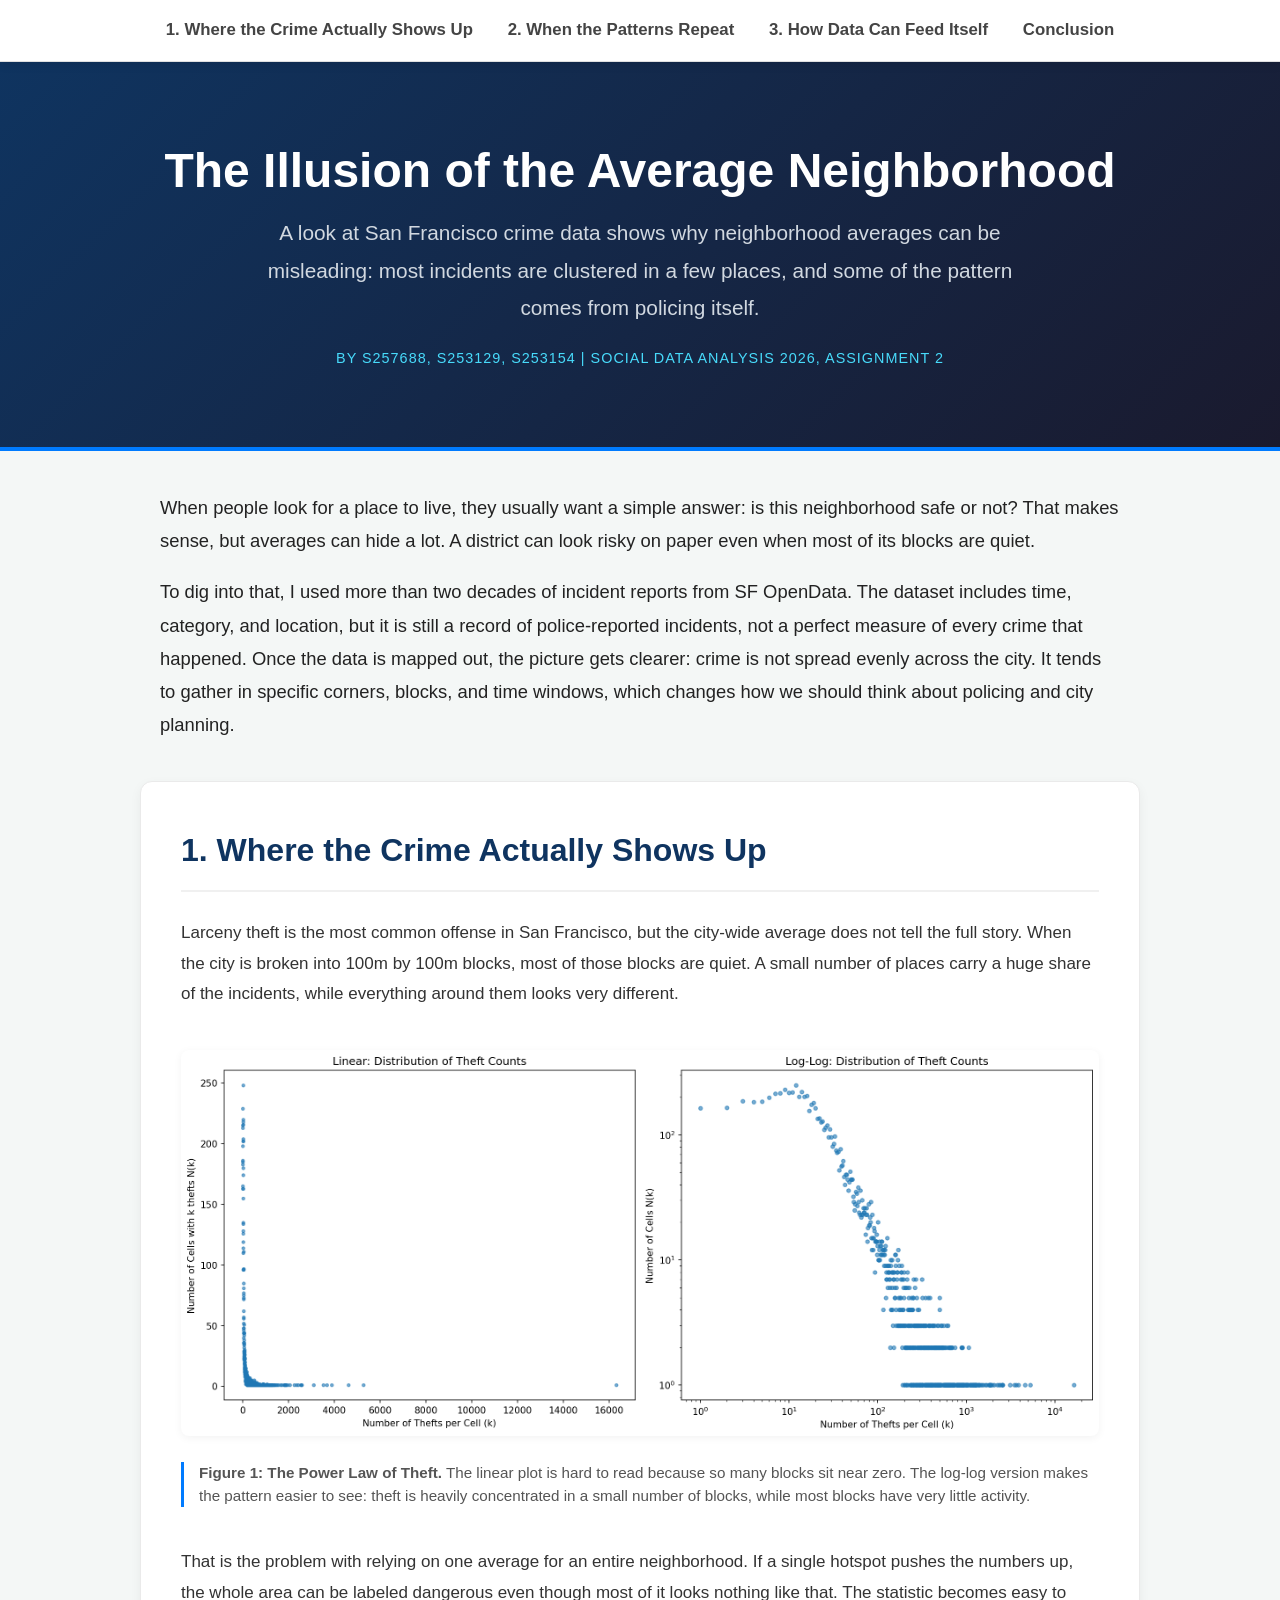
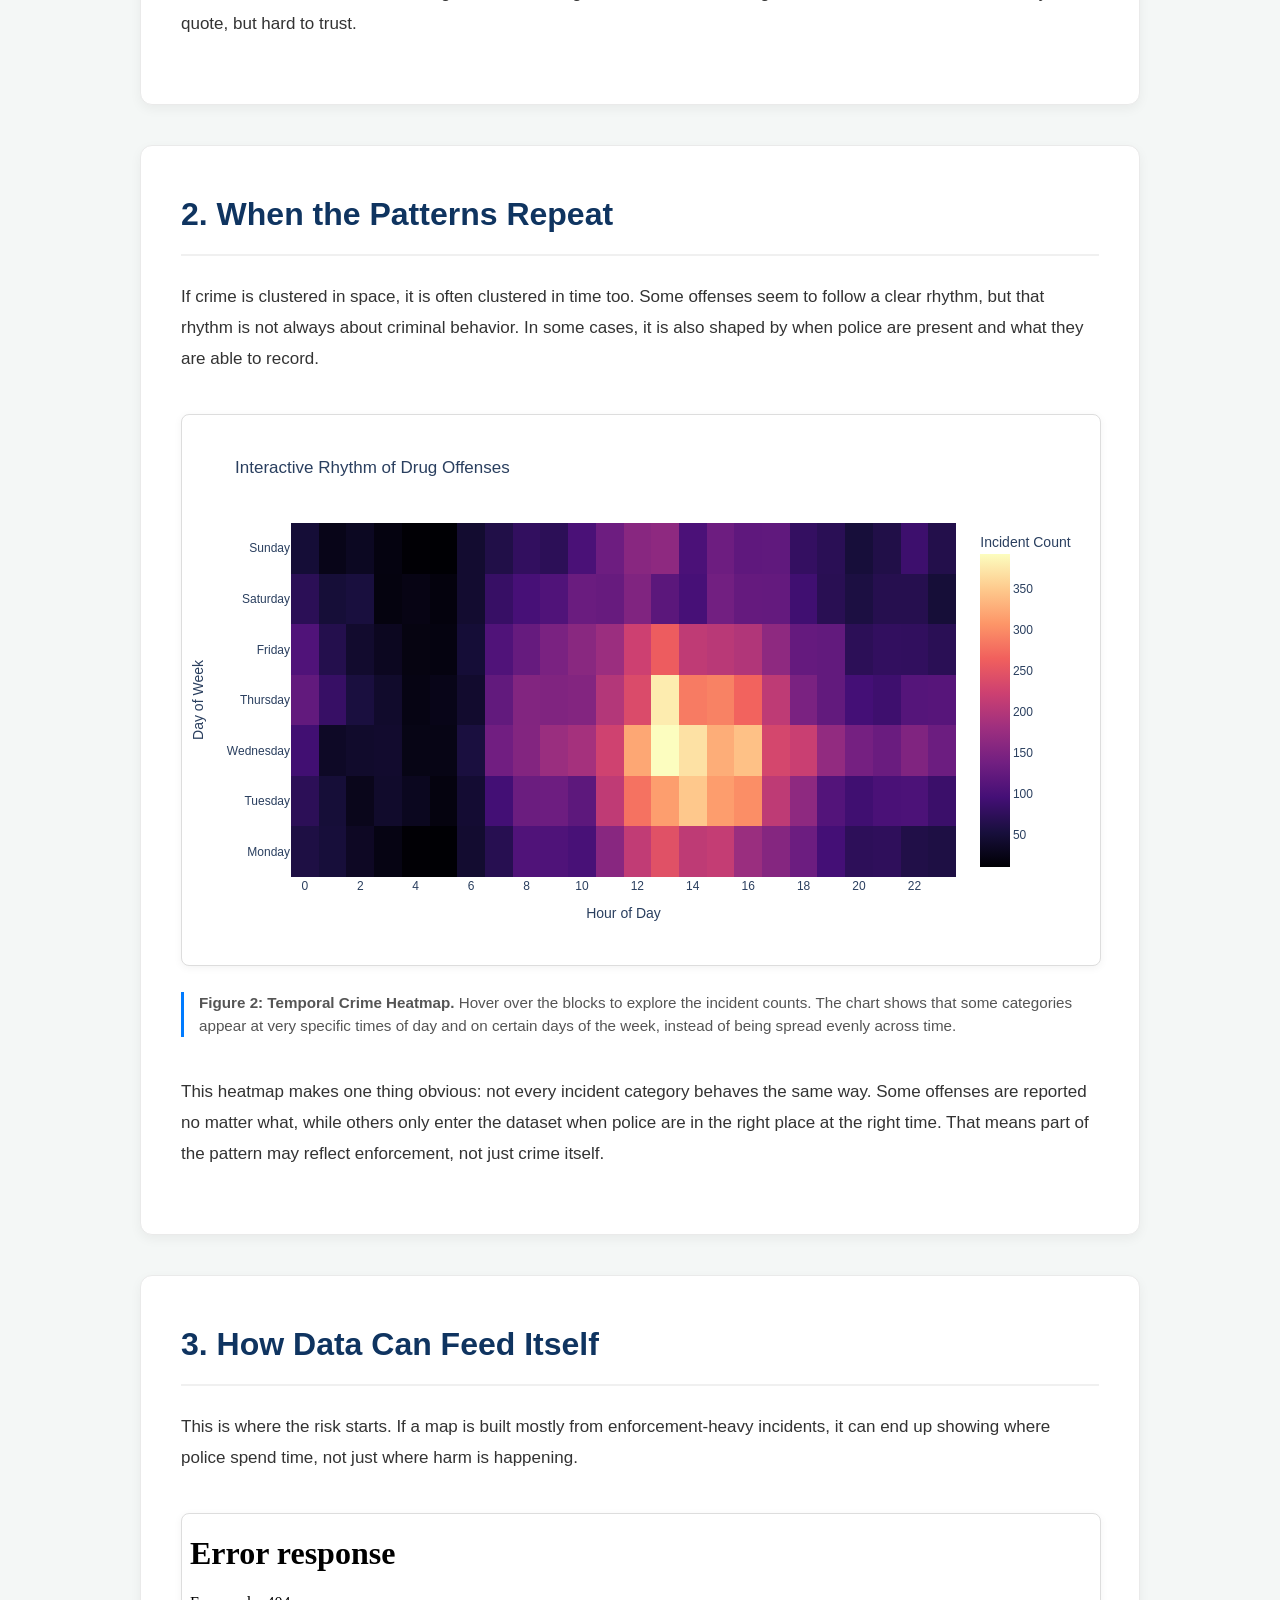
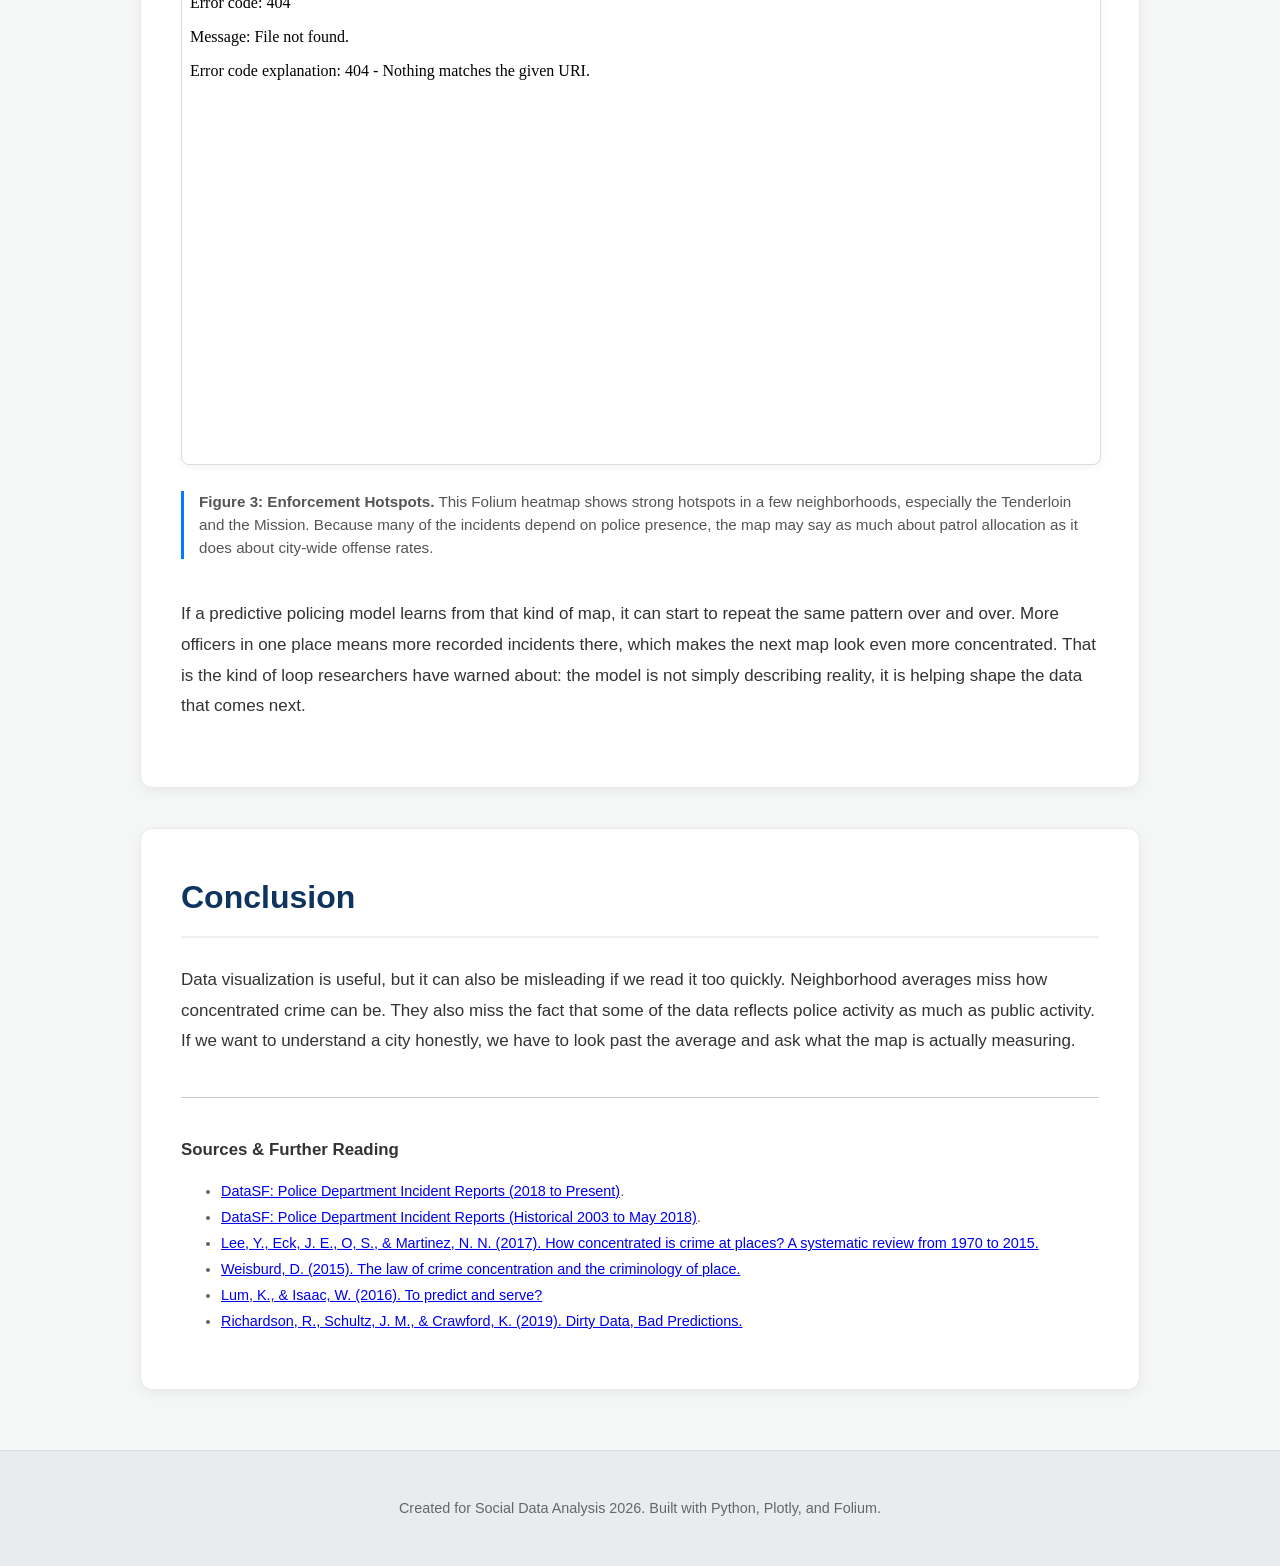
==== index.html @ 035cf1a9 "Split HTML and CSS, and update the project text" ====
<!DOCTYPE html>
<html lang="en">
<head>
    <meta charset="UTF-8">
    <meta name="viewport" content="width=device-width, initial-scale=1.0">
    <title>The Illusion of the Average Neighborhood</title>
    <link rel="stylesheet" href="style.css">
</head>
<body>

    <nav>
        <a href="#power-law">1. Where the Crime Actually Shows Up</a>
        <a href="#rhythms">2. When the Patterns Repeat</a>
        <a href="#feedback">3. How Data Can Feed Itself</a>
        <a href="#conclusion">Conclusion</a>
    </nav>

    <header>
        <h1>The Illusion of the Average Neighborhood</h1>
        <p class="subtitle">A look at San Francisco crime data shows why neighborhood averages can be misleading: most incidents are clustered in a few places, and some of the pattern comes from policing itself.</p>
        <p class="byline">By s257688, s253129, s253154 | Social Data Analysis 2026, Assignment 2</p>
    </header>





    <main>
        <div class="intro-text">
            <p>When people look for a place to live, they usually want a simple answer: is this neighborhood safe or not? That makes sense, but averages can hide a lot. A district can look risky on paper even when most of its blocks are quiet.</p>
            <p>To dig into that, I used more than two decades of incident reports from SF OpenData. The dataset includes time, category, and location, but it is still a record of police-reported incidents, not a perfect measure of every crime that happened. Once the data is mapped out, the picture gets clearer: crime is not spread evenly across the city. It tends to gather in specific corners, blocks, and time windows, which changes how we should think about policing and city planning.</p>
        </div>

        <div id="power-law" class="viz-section">
            <h2>1. Where the Crime Actually Shows Up</h2>
            <p>Larceny theft is the most common offense in San Francisco, but the city-wide average does not tell the full story. When the city is broken into 100m by 100m blocks, most of those blocks are quiet. A small number of places carry a huge share of the incidents, while everything around them looks very different.</p>
            
            <figure>
                <img src="images/power_law_plot.png" alt="Log-log plot showing power law distribution of theft">
                <figcaption><strong>Figure 1: The Power Law of Theft.</strong> The linear plot is hard to read because so many blocks sit near zero. The log-log version makes the pattern easier to see: theft is heavily concentrated in a small number of blocks, while most blocks have very little activity.</figcaption>
            </figure>

            <p>That is the problem with relying on one average for an entire neighborhood. If a single hotspot pushes the numbers up, the whole area can be labeled dangerous even though most of it looks nothing like that. The statistic becomes easy to quote, but hard to trust.</p>
        </div>

        <div id="rhythms" class="viz-section">
            <h2>2. When the Patterns Repeat</h2>
            <p>If crime is clustered in space, it is often clustered in time too. Some offenses seem to follow a clear rhythm, but that rhythm is not always about criminal behavior. In some cases, it is also shaped by when police are present and what they are able to record.</p>

            <figure>
                <iframe src="visualizations/interactive_heatmap.html"></iframe>
                <figcaption><strong>Figure 2: Temporal Crime Heatmap.</strong> Hover over the blocks to explore the incident counts. The chart shows that some categories appear at very specific times of day and on certain days of the week, instead of being spread evenly across time.</figcaption>
            </figure>

            <p>This heatmap makes one thing obvious: not every incident category behaves the same way. Some offenses are reported no matter what, while others only enter the dataset when police are in the right place at the right time. That means part of the pattern may reflect enforcement, not just crime itself.</p>
        </div>

        <div id="feedback" class="viz-section">
            <h2>3. How Data Can Feed Itself</h2>
            <p>This is where the risk starts. If a map is built mostly from enforcement-heavy incidents, it can end up showing where police spend time, not just where harm is happening.</p>

            <figure>
                <iframe src="visualizations/sf_crime_heatmap.html"></iframe>
                <figcaption><strong>Figure 3: Enforcement Hotspots.</strong> This Folium heatmap shows strong hotspots in a few neighborhoods, especially the Tenderloin and the Mission. Because many of the incidents depend on police presence, the map may say as much about patrol allocation as it does about city-wide offense rates.</figcaption>
            </figure>

            <p>If a predictive policing model learns from that kind of map, it can start to repeat the same pattern over and over. More officers in one place means more recorded incidents there, which makes the next map look even more concentrated. That is the kind of loop researchers have warned about: the model is not simply describing reality, it is helping shape the data that comes next.</p>
        </div>

        <div id="conclusion" class="viz-section">
            <h2>Conclusion</h2>
            <p>Data visualization is useful, but it can also be misleading if we read it too quickly. Neighborhood averages miss how concentrated crime can be. They also miss the fact that some of the data reflects police activity as much as public activity. If we want to understand a city honestly, we have to look past the average and ask what the map is actually measuring.</p>

            <div class="references">
                <h3>Sources & Further Reading</h3>
                <ul>
                    <li><a href="https://data.sfgov.org/Public-Safety/Police-Department-Incident-Reports-2018-to-Present/wg3w-h783" target="_blank" rel="noopener noreferrer">DataSF: Police Department Incident Reports (2018 to Present)</a>.</li>
                    <li><a href="https://data.sfgov.org/widgets/tmnf-yvry" target="_blank" rel="noopener noreferrer">DataSF: Police Department Incident Reports (Historical 2003 to May 2018)</a>.</li>
                    <li><a href="https://link.springer.com/article/10.1186/s40163-017-0069-x" target="_blank" rel="noopener noreferrer">Lee, Y., Eck, J. E., O, S., & Martinez, N. N. (2017). How concentrated is crime at places? A systematic review from 1970 to 2015.</a></li>
                    <li><a href="https://doi.org/10.1111/1745-9125.12070" target="_blank" rel="noopener noreferrer">Weisburd, D. (2015). The law of crime concentration and the criminology of place.</a></li>
                    <li><a href="https://academic.oup.com/jrssig/article/13/5/14/7029190" target="_blank" rel="noopener noreferrer">Lum, K., & Isaac, W. (2016). To predict and serve?</a></li>
                    <li><a href="https://nyulawreview.org/online-features/dirty-data-bad-predictions-how-civil-rights-violations-impact-police-data-predictive-policing-systems-and-justice/" target="_blank" rel="noopener noreferrer">Richardson, R., Schultz, J. M., & Crawford, K. (2019). Dirty Data, Bad Predictions.</a></li>
                </ul>
            </div>
        </div>
    </main>

    <footer>
        <p>Created for Social Data Analysis 2026. Built with Python, Plotly, and Folium.</p>
    </footer>

    <script>
        document.addEventListener('DOMContentLoaded', function() {
            const sections = document.querySelectorAll('.viz-section');
            
            const observer = new IntersectionObserver((entries) => {
                entries.forEach(entry => {
                    if (entry.isIntersecting) {
                        // Card enters the screen -> Fade in and slide up
                        entry.target.classList.add('active');
                    } else {
                        // FIX: Only remove the 'active' class if the card is pushed off the BOTTOM of the screen.
                        // If it goes off the top, it stays active, preventing the infinite jitter loop!
                        if (entry.boundingClientRect.top > 0) {
                            entry.target.classList.remove('active');
                        }
                    }
                });
            }, {
                threshold: 0.15 
            });

            sections.forEach(section => {
                observer.observe(section);
            });
        });
    </script>
</body>
</html>
---- style.css ----
/* Base Light Theme & Typography */
html {
    scroll-behavior: smooth;
}

body {
    background-color: #f4f7f6;
    color: #333333;
    font-family: 'Segoe UI', Roboto, Helvetica, Arial, sans-serif;
    margin: 0;
    padding: 0;
    line-height: 1.8;
    font-size: 17px;
    overflow-x: hidden;
}

/* Sticky Navigation Bar - Light Version */
nav {
    position: sticky;
    top: 0;
    background-color: #ffffff;
    padding: 15px 20px;
    text-align: center;
    z-index: 1000;
    box-shadow: 0 2px 10px rgba(0,0,0,0.1);
    border-bottom: 1px solid #e0e0e0;
}

nav a {
    color: #444444;
    text-decoration: none;
    margin: 0 15px;
    font-size: 1.05rem;
    font-weight: bold;
    transition: color 0.3s ease;
}

nav a:hover {
    color: #007bff;
}

/* Header Section - Kept dark for visual impact */
header {
    background: linear-gradient(135deg, #0f3460 0%, #1a1a2e 100%);
    padding: 80px 20px 60px 20px;
    text-align: center;
    border-bottom: 4px solid #007bff;
}

h1 {
    color: #ffffff;
    font-size: 3rem;
    margin: 0 0 15px 0;
    line-height: 1.2;
}

.subtitle {
    font-size: 1.3rem;
    color: #d1d8e0;
    max-width: 800px;
    margin: 0 auto 20px auto;
    font-weight: 300;
}

.byline {
    font-size: 0.9rem;
    color: #48dbfb;
    text-transform: uppercase;
    letter-spacing: 1px;
}

/* Main Content Grid */
main {
    max-width: 1000px;
    margin: 40px auto;
    padding: 0 20px;
}

.intro-text {
    font-size: 1.15rem;
    margin-bottom: 40px;
    padding: 0 20px;
    color: #222222;
}

/* The Card Base - Light Theme */
.viz-section {
    background-color: #ffffff;
    border-radius: 12px;
    padding: 40px;
    margin-bottom: 40px;
    box-shadow: 0 4px 12px rgba(0,0,0,0.05);
    border: 1px solid #eaeaea;
    opacity: 0;
    transform: translateY(60px);
    transition: opacity 0.8s ease-out, transform 0.8s ease-out;
    scroll-margin-top: 80px;
}

.viz-section.active {
    opacity: 1;
    transform: translateY(0);
}

.viz-section:hover {
    box-shadow: 0 12px 24px rgba(0,0,0,0.12);
}

h2 {
    color: #0f3460;
    margin-top: 0;
    border-bottom: 2px solid #f0f0f0;
    padding-bottom: 10px;
    font-size: 2rem;
}

.viz-section p {
    margin-bottom: 25px;
}

/* Figure and Embedded Media Styling */
figure {
    margin: 40px 0;
    padding: 0;
    text-align: center;
}

iframe {
    width: 100%;
    height: 550px;
    border: 1px solid #ddd;
    border-radius: 8px;
    background-color: #ffffff;
    box-shadow: 0 2px 8px rgba(0,0,0,0.05);
}

img {
    max-width: 100%;
    height: auto;
    border-radius: 8px;
    box-shadow: 0 2px 8px rgba(0,0,0,0.05);
    background-color: #ffffff;
}

figcaption {
    font-size: 0.95rem;
    color: #555555;
    margin-top: 15px;
    padding-left: 15px;
    border-left: 3px solid #007bff;
    line-height: 1.5;
    text-align: left;
}

/* References Section */
.references {
    margin-top: 40px;
    padding-top: 20px;
    border-top: 1px solid #ccc;
    font-size: 0.9rem;
    color: #666;
}

.references h3 {
    color: #333;
    margin-bottom: 10px;
}

/* Footer */
footer {
    text-align: center;
    padding: 30px 20px;
    color: #666;
    font-size: 0.9rem;
    background-color: #e9ecef;
    border-top: 1px solid #ddd;
    margin-top: 60px;
}

/* Mobile Responsiveness */
@media (max-width: 768px) {
    h1 {
        font-size: 2.2rem;
    }

    .viz-section {
        padding: 25px;
    }

    iframe {
        height: 400px;
    }

    nav a {
        display: inline-block;
        margin: 5px 10px;
        font-size: 0.95rem;
    }
}
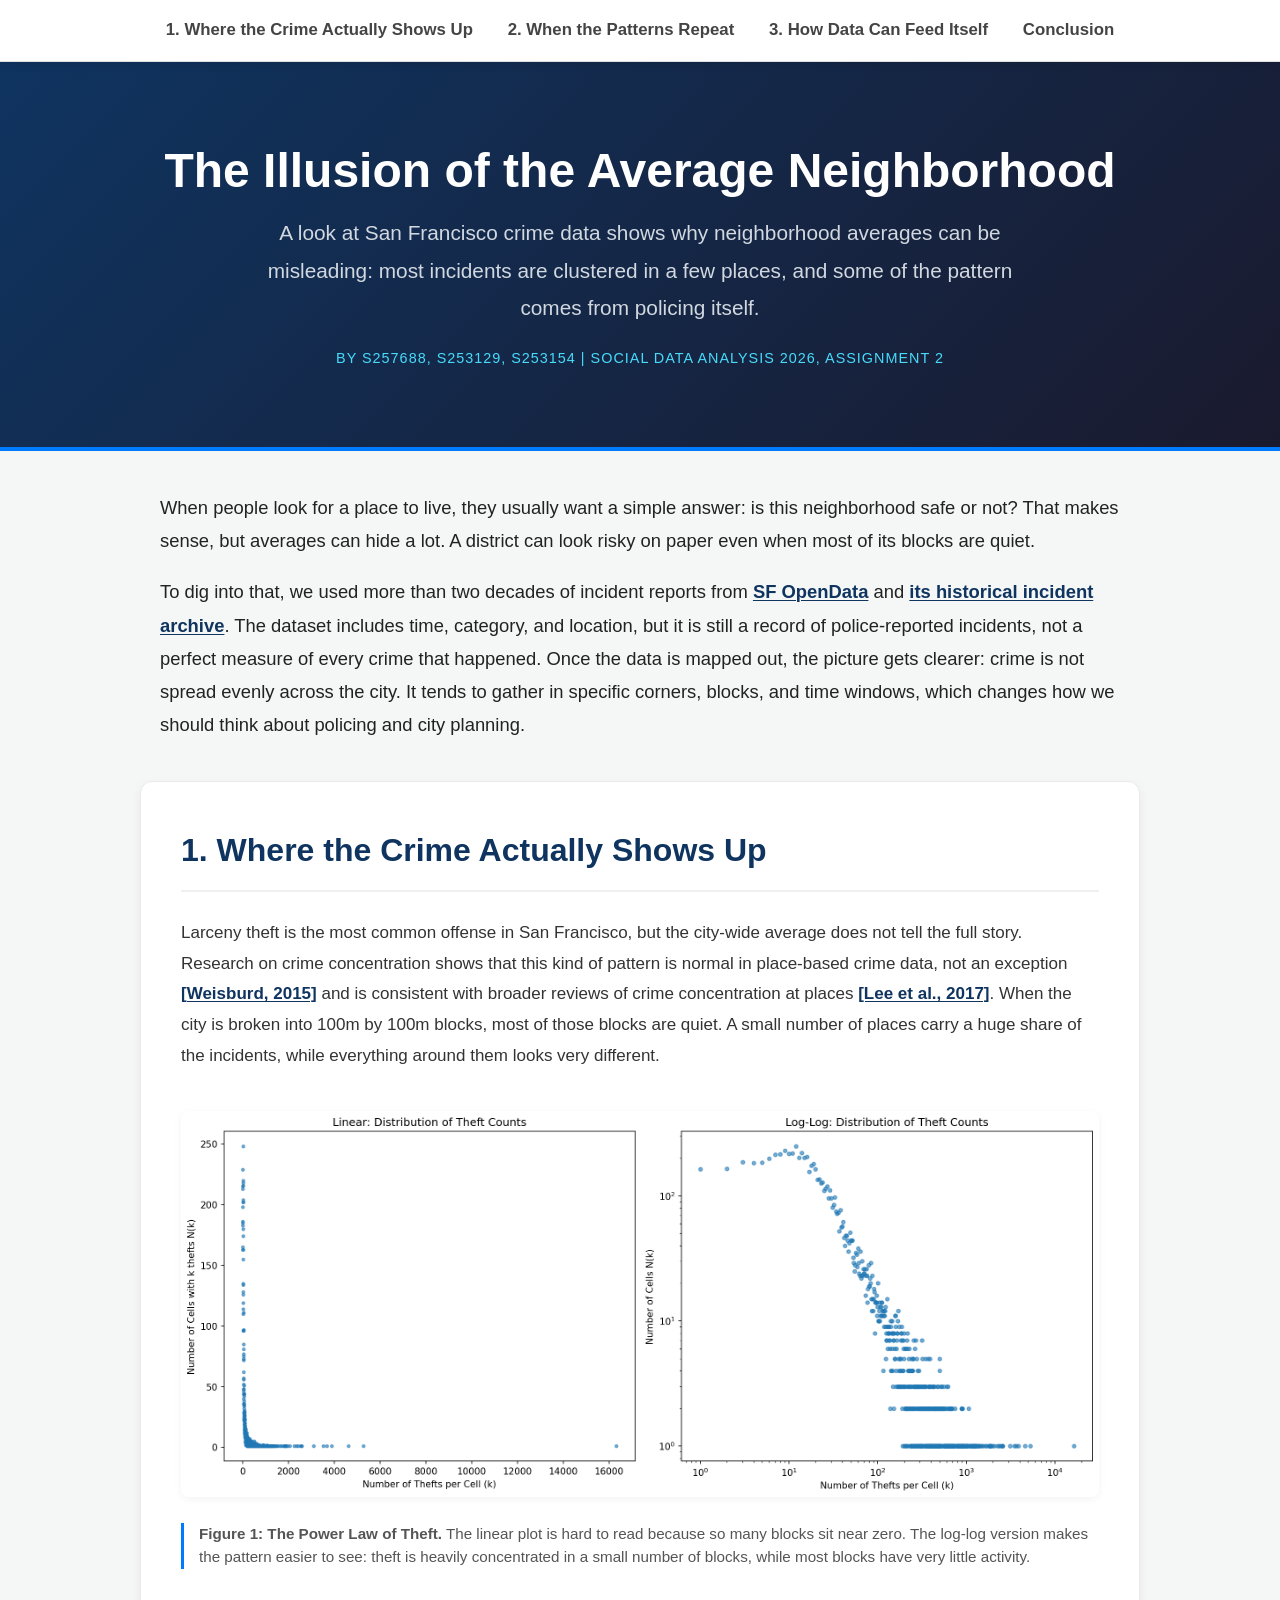
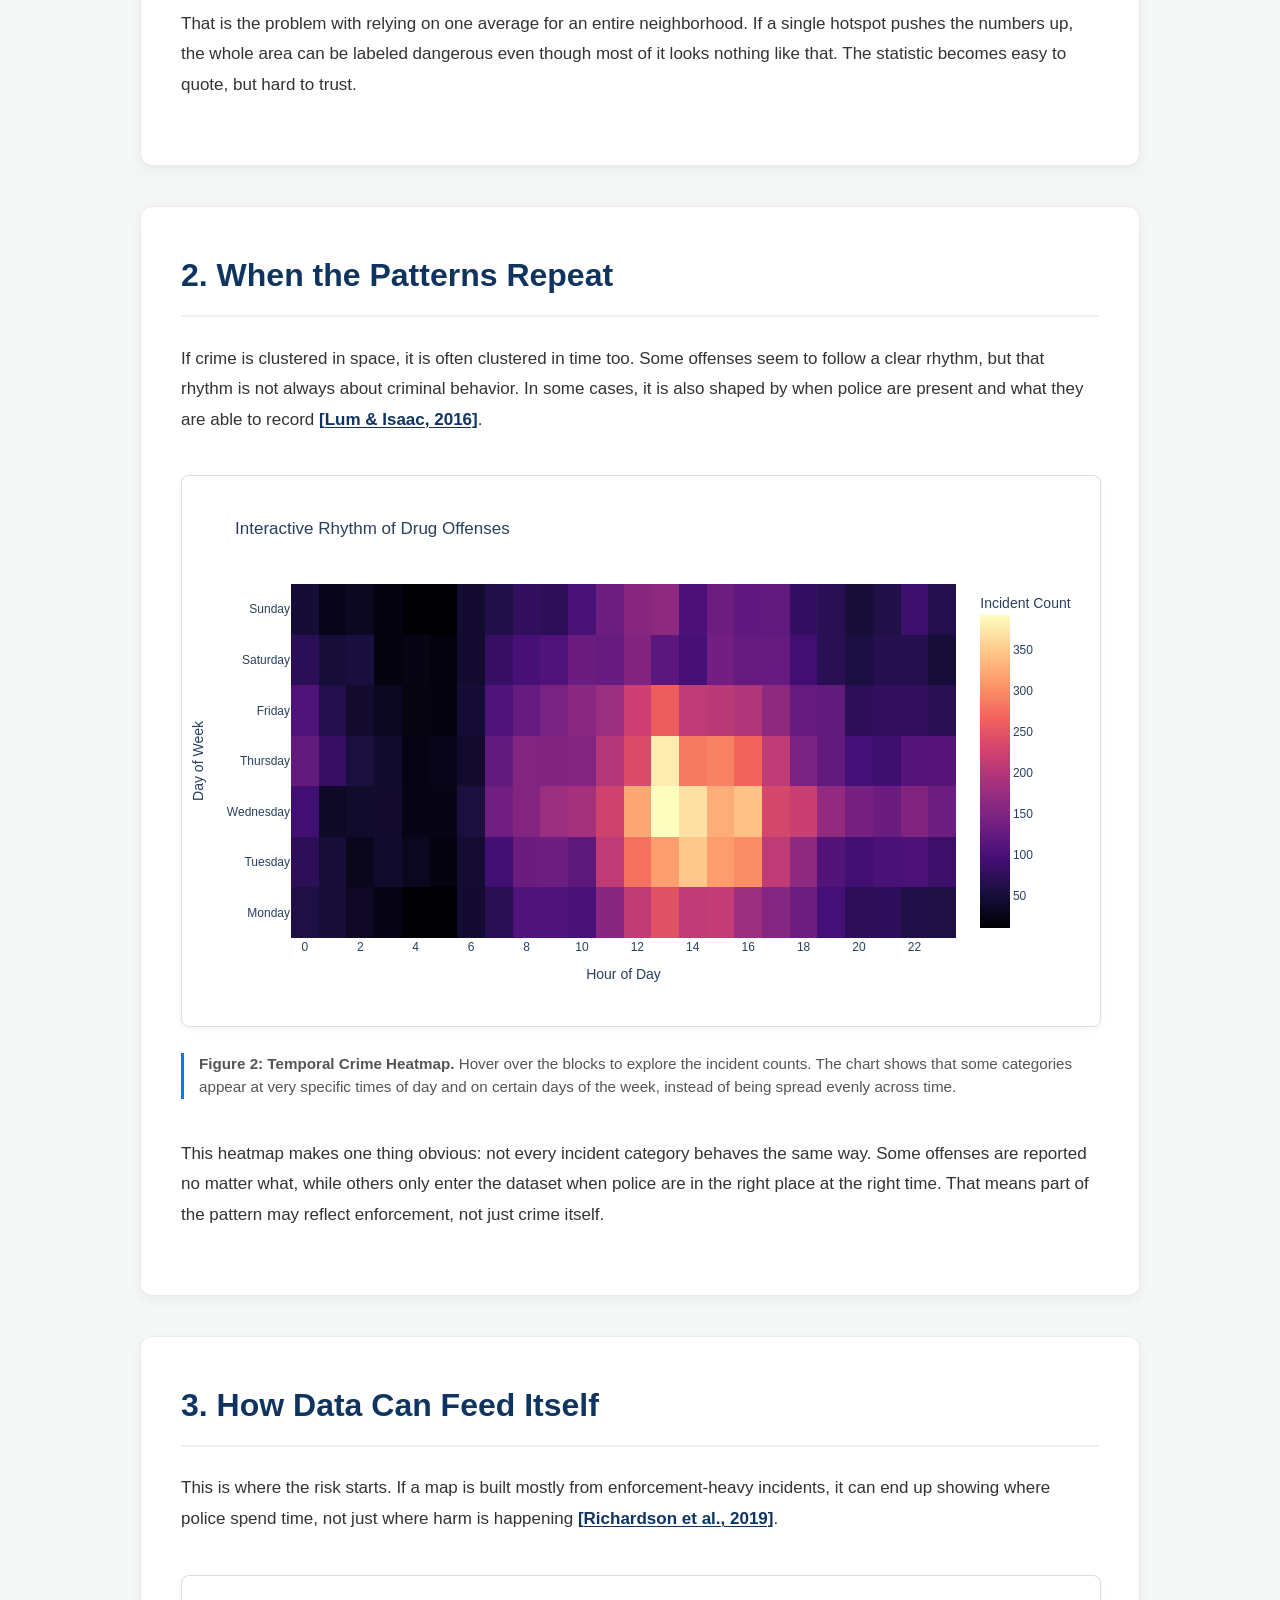
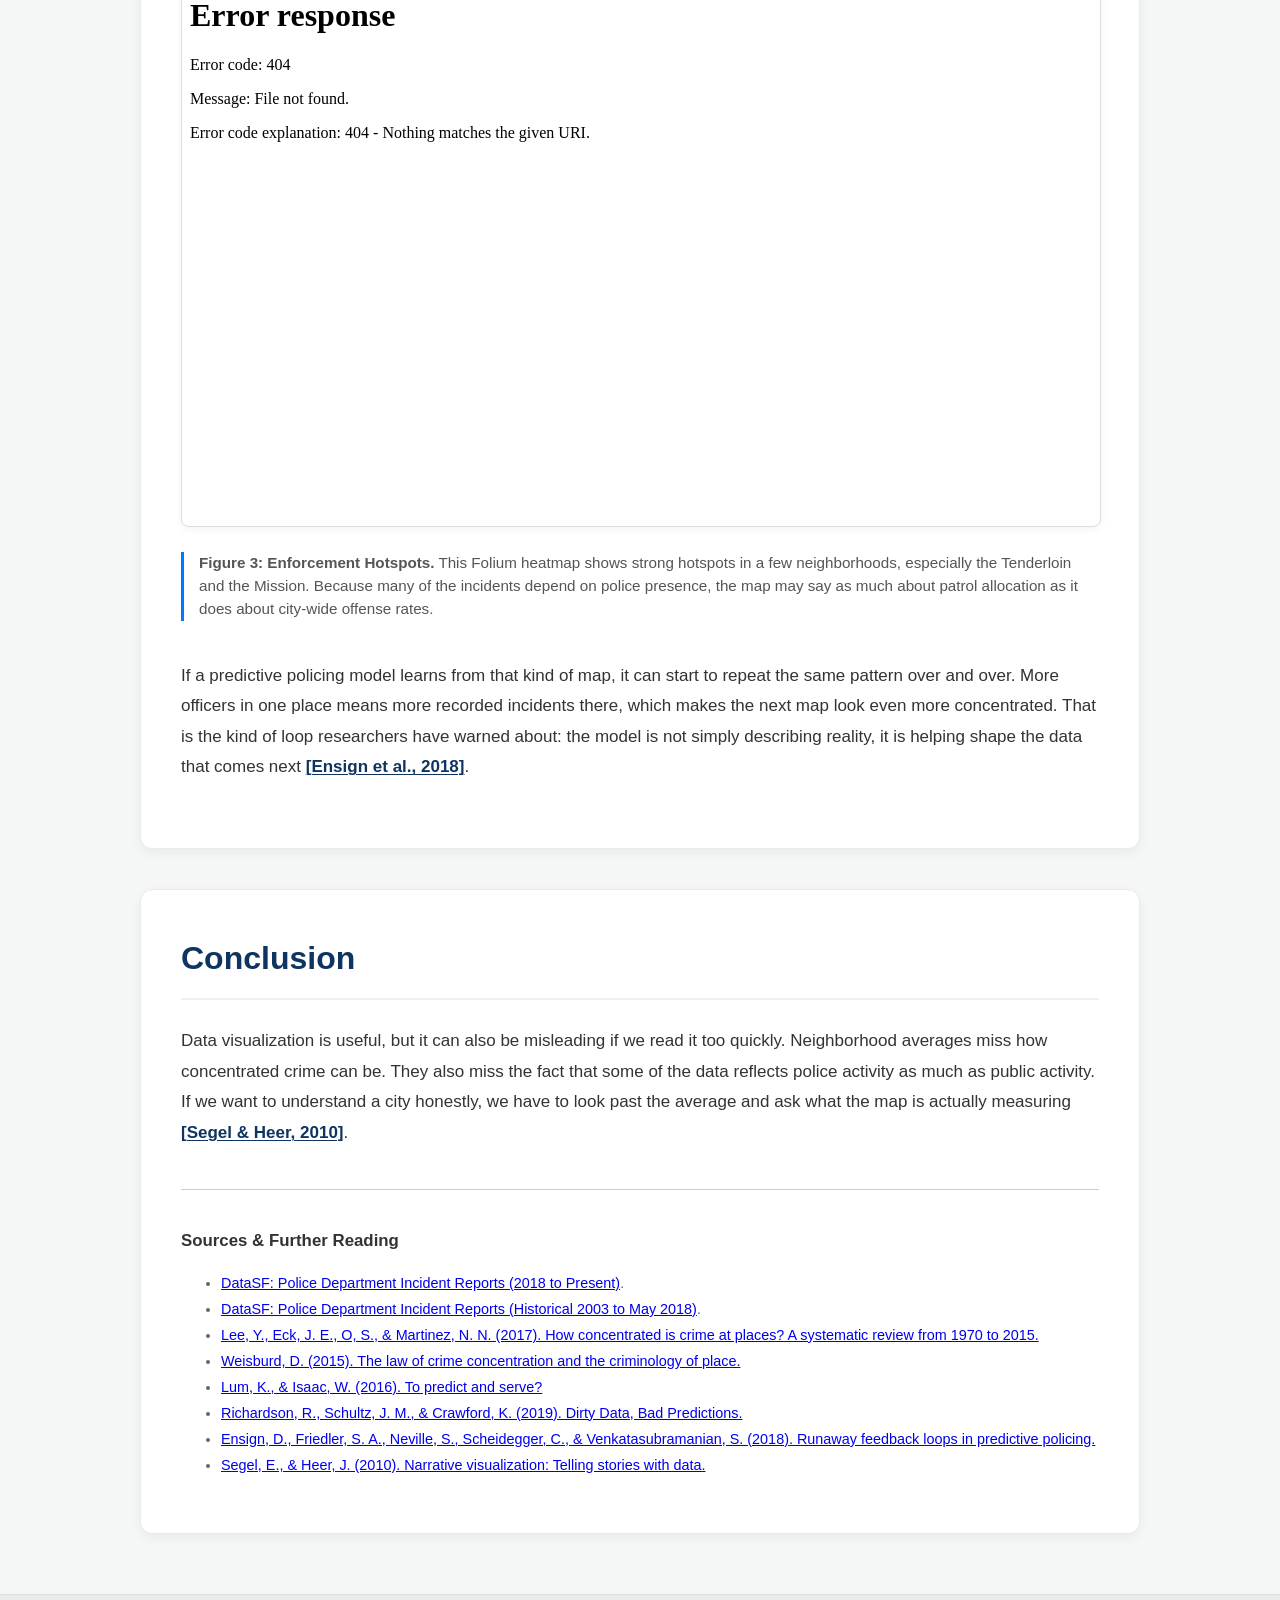
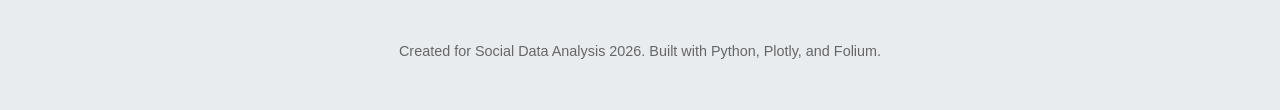
==== commit f5ab42d5: "mention sources in the text" ====
--- a/index.html
+++ b/index.html
@@ -28,12 +28,12 @@
     <main>
         <div class="intro-text">
             <p>When people look for a place to live, they usually want a simple answer: is this neighborhood safe or not? That makes sense, but averages can hide a lot. A district can look risky on paper even when most of its blocks are quiet.</p>
-            <p>To dig into that, I used more than two decades of incident reports from SF OpenData. The dataset includes time, category, and location, but it is still a record of police-reported incidents, not a perfect measure of every crime that happened. Once the data is mapped out, the picture gets clearer: crime is not spread evenly across the city. It tends to gather in specific corners, blocks, and time windows, which changes how we should think about policing and city planning.</p>
+            <p>To dig into that, we used more than two decades of incident reports from <a href="#data-current" class="source-link">SF OpenData</a> and <a href="#data-historical" class="source-link">its historical incident archive</a>. The dataset includes time, category, and location, but it is still a record of police-reported incidents, not a perfect measure of every crime that happened. Once the data is mapped out, the picture gets clearer: crime is not spread evenly across the city. It tends to gather in specific corners, blocks, and time windows, which changes how we should think about policing and city planning.</p>
         </div>
 
         <div id="power-law" class="viz-section">
             <h2>1. Where the Crime Actually Shows Up</h2>
-            <p>Larceny theft is the most common offense in San Francisco, but the city-wide average does not tell the full story. When the city is broken into 100m by 100m blocks, most of those blocks are quiet. A small number of places carry a huge share of the incidents, while everything around them looks very different.</p>
+            <p>Larceny theft is the most common offense in San Francisco, but the city-wide average does not tell the full story. Research on crime concentration shows that this kind of pattern is normal in place-based crime data, not an exception <a href="#weisburd" class="source-link">[Weisburd, 2015]</a> and is consistent with broader reviews of crime concentration at places <a href="#lee" class="source-link">[Lee et al., 2017]</a>. When the city is broken into 100m by 100m blocks, most of those blocks are quiet. A small number of places carry a huge share of the incidents, while everything around them looks very different.</p>
             
             <figure>
                 <img src="images/power_law_plot.png" alt="Log-log plot showing power law distribution of theft">
@@ -45,7 +45,7 @@
 
         <div id="rhythms" class="viz-section">
             <h2>2. When the Patterns Repeat</h2>
-            <p>If crime is clustered in space, it is often clustered in time too. Some offenses seem to follow a clear rhythm, but that rhythm is not always about criminal behavior. In some cases, it is also shaped by when police are present and what they are able to record.</p>
+            <p>If crime is clustered in space, it is often clustered in time too. Some offenses seem to follow a clear rhythm, but that rhythm is not always about criminal behavior. In some cases, it is also shaped by when police are present and what they are able to record <a href="#lum" class="source-link">[Lum & Isaac, 2016]</a>.</p>
 
             <figure>
                 <iframe src="visualizations/interactive_heatmap.html"></iframe>
@@ -57,29 +57,31 @@
 
         <div id="feedback" class="viz-section">
             <h2>3. How Data Can Feed Itself</h2>
-            <p>This is where the risk starts. If a map is built mostly from enforcement-heavy incidents, it can end up showing where police spend time, not just where harm is happening.</p>
+            <p>This is where the risk starts. If a map is built mostly from enforcement-heavy incidents, it can end up showing where police spend time, not just where harm is happening <a href="#richardson" class="source-link">[Richardson et al., 2019]</a>.</p>
 
             <figure>
                 <iframe src="visualizations/sf_crime_heatmap.html"></iframe>
                 <figcaption><strong>Figure 3: Enforcement Hotspots.</strong> This Folium heatmap shows strong hotspots in a few neighborhoods, especially the Tenderloin and the Mission. Because many of the incidents depend on police presence, the map may say as much about patrol allocation as it does about city-wide offense rates.</figcaption>
             </figure>
 
-            <p>If a predictive policing model learns from that kind of map, it can start to repeat the same pattern over and over. More officers in one place means more recorded incidents there, which makes the next map look even more concentrated. That is the kind of loop researchers have warned about: the model is not simply describing reality, it is helping shape the data that comes next.</p>
+            <p>If a predictive policing model learns from that kind of map, it can start to repeat the same pattern over and over. More officers in one place means more recorded incidents there, which makes the next map look even more concentrated. That is the kind of loop researchers have warned about: the model is not simply describing reality, it is helping shape the data that comes next <a href="#ensign" class="source-link">[Ensign et al., 2018]</a>.</p>
         </div>
 
         <div id="conclusion" class="viz-section">
             <h2>Conclusion</h2>
-            <p>Data visualization is useful, but it can also be misleading if we read it too quickly. Neighborhood averages miss how concentrated crime can be. They also miss the fact that some of the data reflects police activity as much as public activity. If we want to understand a city honestly, we have to look past the average and ask what the map is actually measuring.</p>
+            <p>Data visualization is useful, but it can also be misleading if we read it too quickly. Neighborhood averages miss how concentrated crime can be. They also miss the fact that some of the data reflects police activity as much as public activity. If we want to understand a city honestly, we have to look past the average and ask what the map is actually measuring <a href="#segel" class="source-link">[Segel & Heer, 2010]</a>.</p>
 
-            <div class="references">
+            <div class="references" id="sources">
                 <h3>Sources & Further Reading</h3>
                 <ul>
-                    <li><a href="https://data.sfgov.org/Public-Safety/Police-Department-Incident-Reports-2018-to-Present/wg3w-h783" target="_blank" rel="noopener noreferrer">DataSF: Police Department Incident Reports (2018 to Present)</a>.</li>
-                    <li><a href="https://data.sfgov.org/widgets/tmnf-yvry" target="_blank" rel="noopener noreferrer">DataSF: Police Department Incident Reports (Historical 2003 to May 2018)</a>.</li>
-                    <li><a href="https://link.springer.com/article/10.1186/s40163-017-0069-x" target="_blank" rel="noopener noreferrer">Lee, Y., Eck, J. E., O, S., & Martinez, N. N. (2017). How concentrated is crime at places? A systematic review from 1970 to 2015.</a></li>
-                    <li><a href="https://doi.org/10.1111/1745-9125.12070" target="_blank" rel="noopener noreferrer">Weisburd, D. (2015). The law of crime concentration and the criminology of place.</a></li>
-                    <li><a href="https://academic.oup.com/jrssig/article/13/5/14/7029190" target="_blank" rel="noopener noreferrer">Lum, K., & Isaac, W. (2016). To predict and serve?</a></li>
-                    <li><a href="https://nyulawreview.org/online-features/dirty-data-bad-predictions-how-civil-rights-violations-impact-police-data-predictive-policing-systems-and-justice/" target="_blank" rel="noopener noreferrer">Richardson, R., Schultz, J. M., & Crawford, K. (2019). Dirty Data, Bad Predictions.</a></li>
+                    <li id="data-current"><a href="https://data.sfgov.org/Public-Safety/Police-Department-Incident-Reports-2018-to-Present/wg3w-h783" target="_blank" rel="noopener noreferrer">DataSF: Police Department Incident Reports (2018 to Present)</a>.</li>
+                    <li id="data-historical"><a href="https://data.sfgov.org/widgets/tmnf-yvry" target="_blank" rel="noopener noreferrer">DataSF: Police Department Incident Reports (Historical 2003 to May 2018)</a>.</li>
+                    <li id="lee"><a href="https://link.springer.com/article/10.1186/s40163-017-0069-x" target="_blank" rel="noopener noreferrer">Lee, Y., Eck, J. E., O, S., & Martinez, N. N. (2017). How concentrated is crime at places? A systematic review from 1970 to 2015.</a></li>
+                    <li id="weisburd"><a href="https://doi.org/10.1111/1745-9125.12070" target="_blank" rel="noopener noreferrer">Weisburd, D. (2015). The law of crime concentration and the criminology of place.</a></li>
+                    <li id="lum"><a href="https://academic.oup.com/jrssig/article/13/5/14/7029190" target="_blank" rel="noopener noreferrer">Lum, K., & Isaac, W. (2016). To predict and serve?</a></li>
+                    <li id="richardson"><a href="https://nyulawreview.org/online-features/dirty-data-bad-predictions-how-civil-rights-violations-impact-police-data-predictive-policing-systems-and-justice/" target="_blank" rel="noopener noreferrer">Richardson, R., Schultz, J. M., & Crawford, K. (2019). Dirty Data, Bad Predictions.</a></li>
+                    <li id="ensign"><a href="https://proceedings.mlr.press/v81/ensign18a.html" target="_blank" rel="noopener noreferrer">Ensign, D., Friedler, S. A., Neville, S., Scheidegger, C., & Venkatasubramanian, S. (2018). Runaway feedback loops in predictive policing.</a></li>
+                    <li id="segel"><a href="https://doi.org/10.1109/TVCG.2010.179" target="_blank" rel="noopener noreferrer">Segel, E., & Heer, J. (2010). Narrative visualization: Telling stories with data.</a></li>
                 </ul>
             </div>
         </div>
--- a/style.css
+++ b/style.css
@@ -118,6 +118,18 @@
     margin-bottom: 25px;
 }
 
+.source-link {
+    color: #0f3460;
+    text-decoration: underline;
+    text-decoration-thickness: 1px;
+    text-underline-offset: 2px;
+    font-weight: 600;
+}
+
+.source-link:hover {
+    color: #007bff;
+}
+
 /* Figure and Embedded Media Styling */
 figure {
     margin: 40px 0;
@@ -159,6 +171,7 @@
     border-top: 1px solid #ccc;
     font-size: 0.9rem;
     color: #666;
+    scroll-margin-top: 90px;
 }
 
 .references h3 {
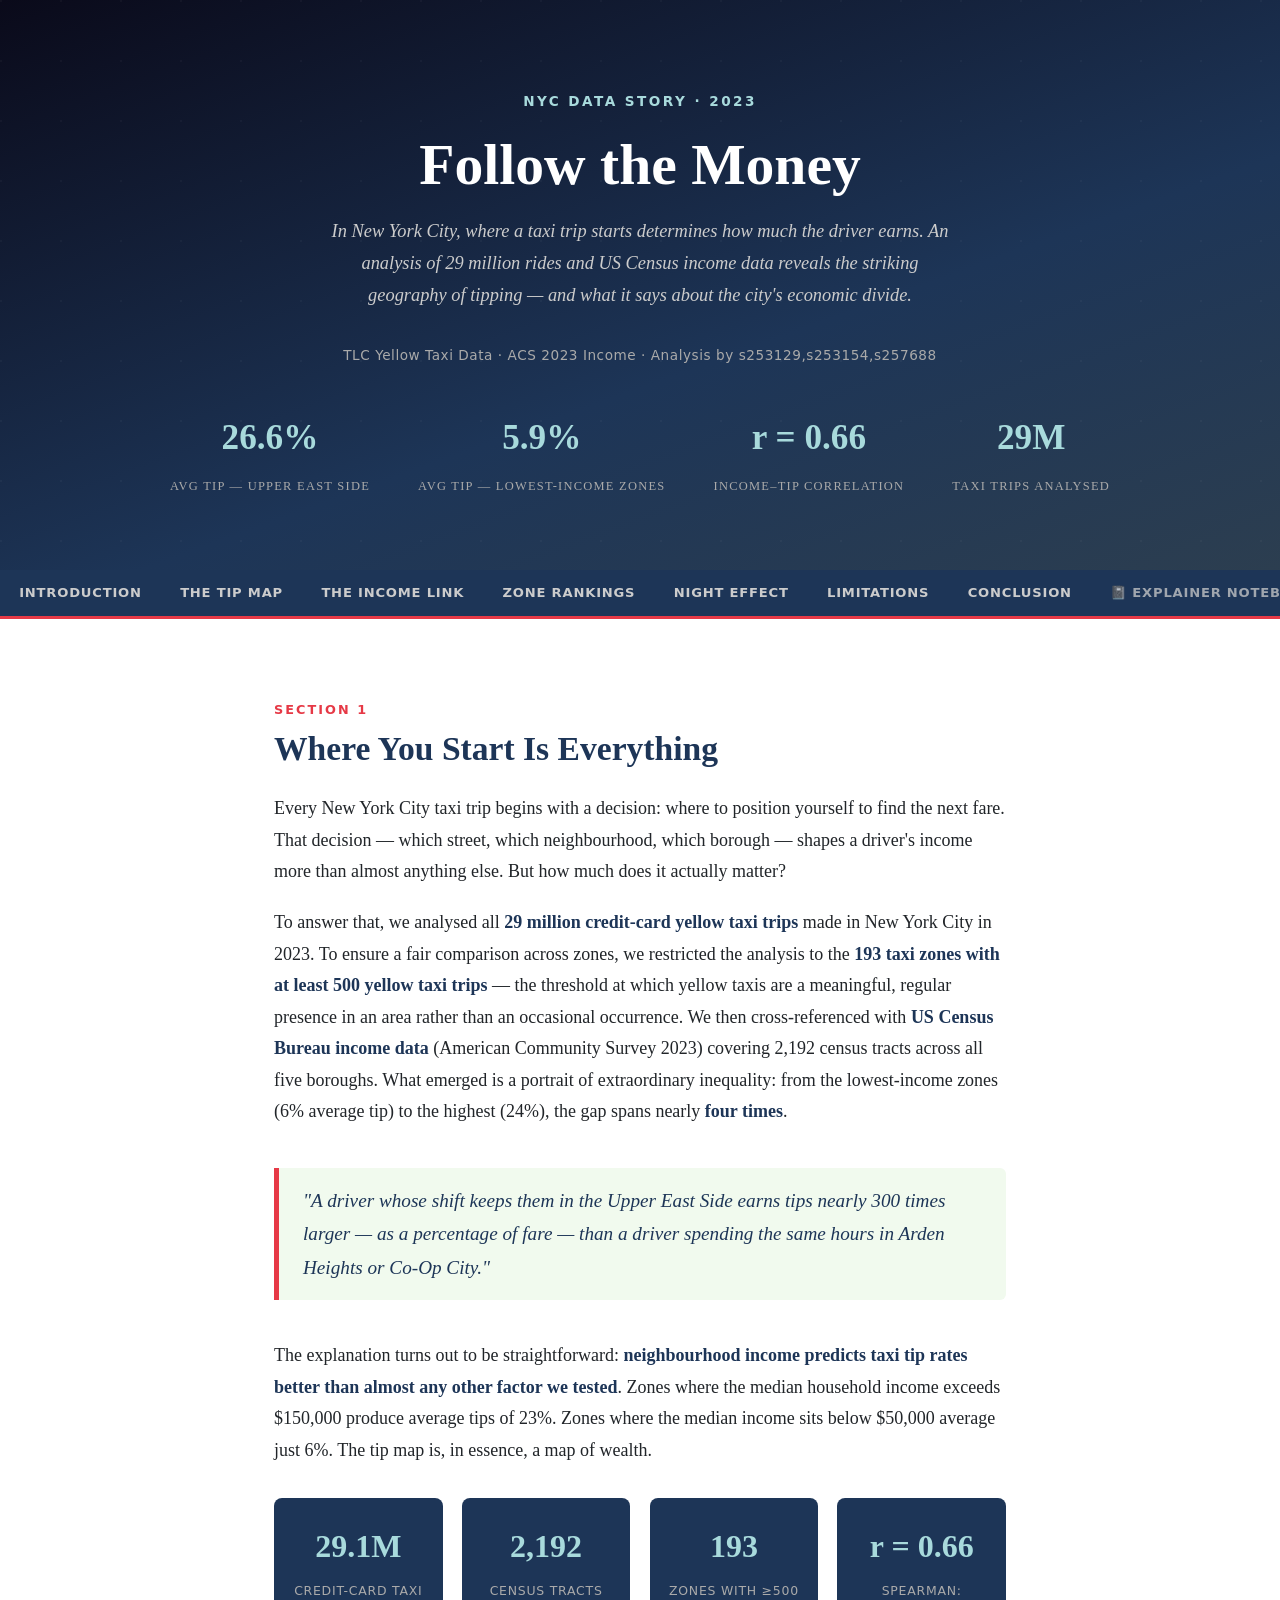
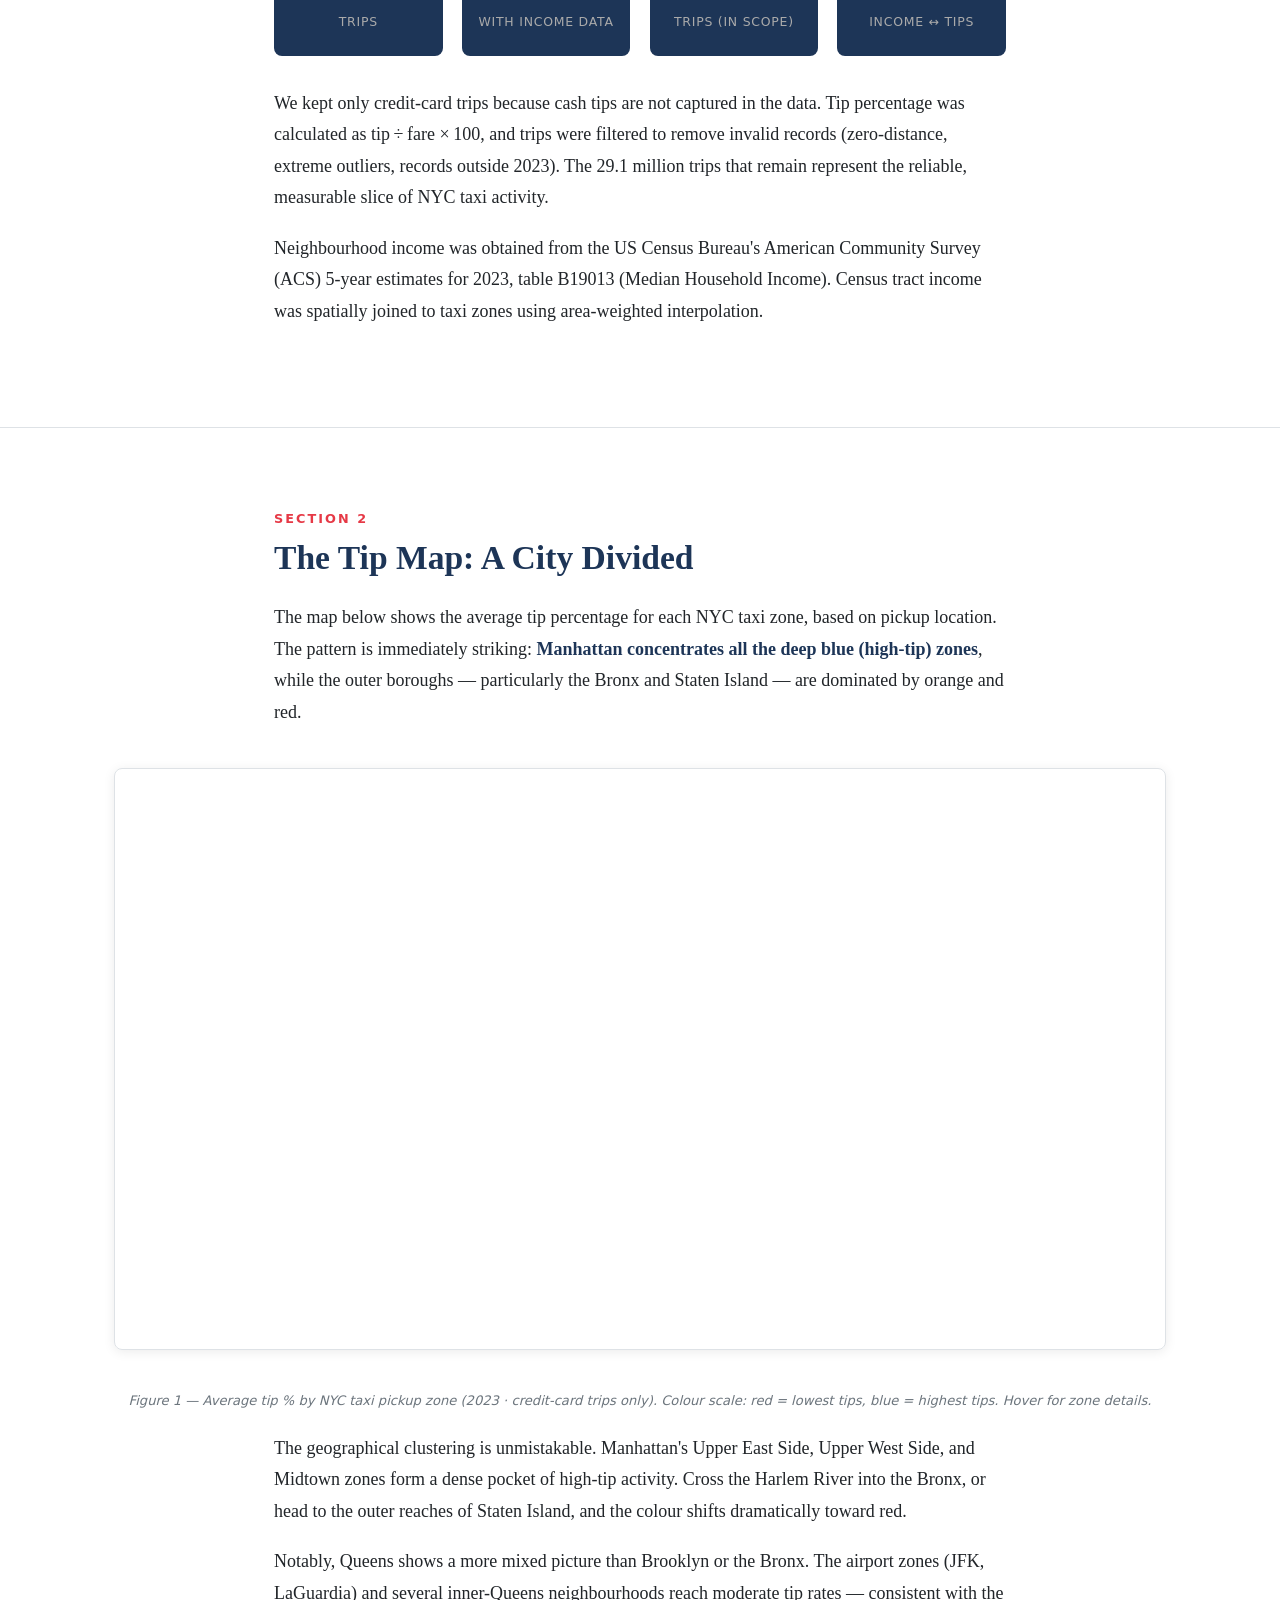
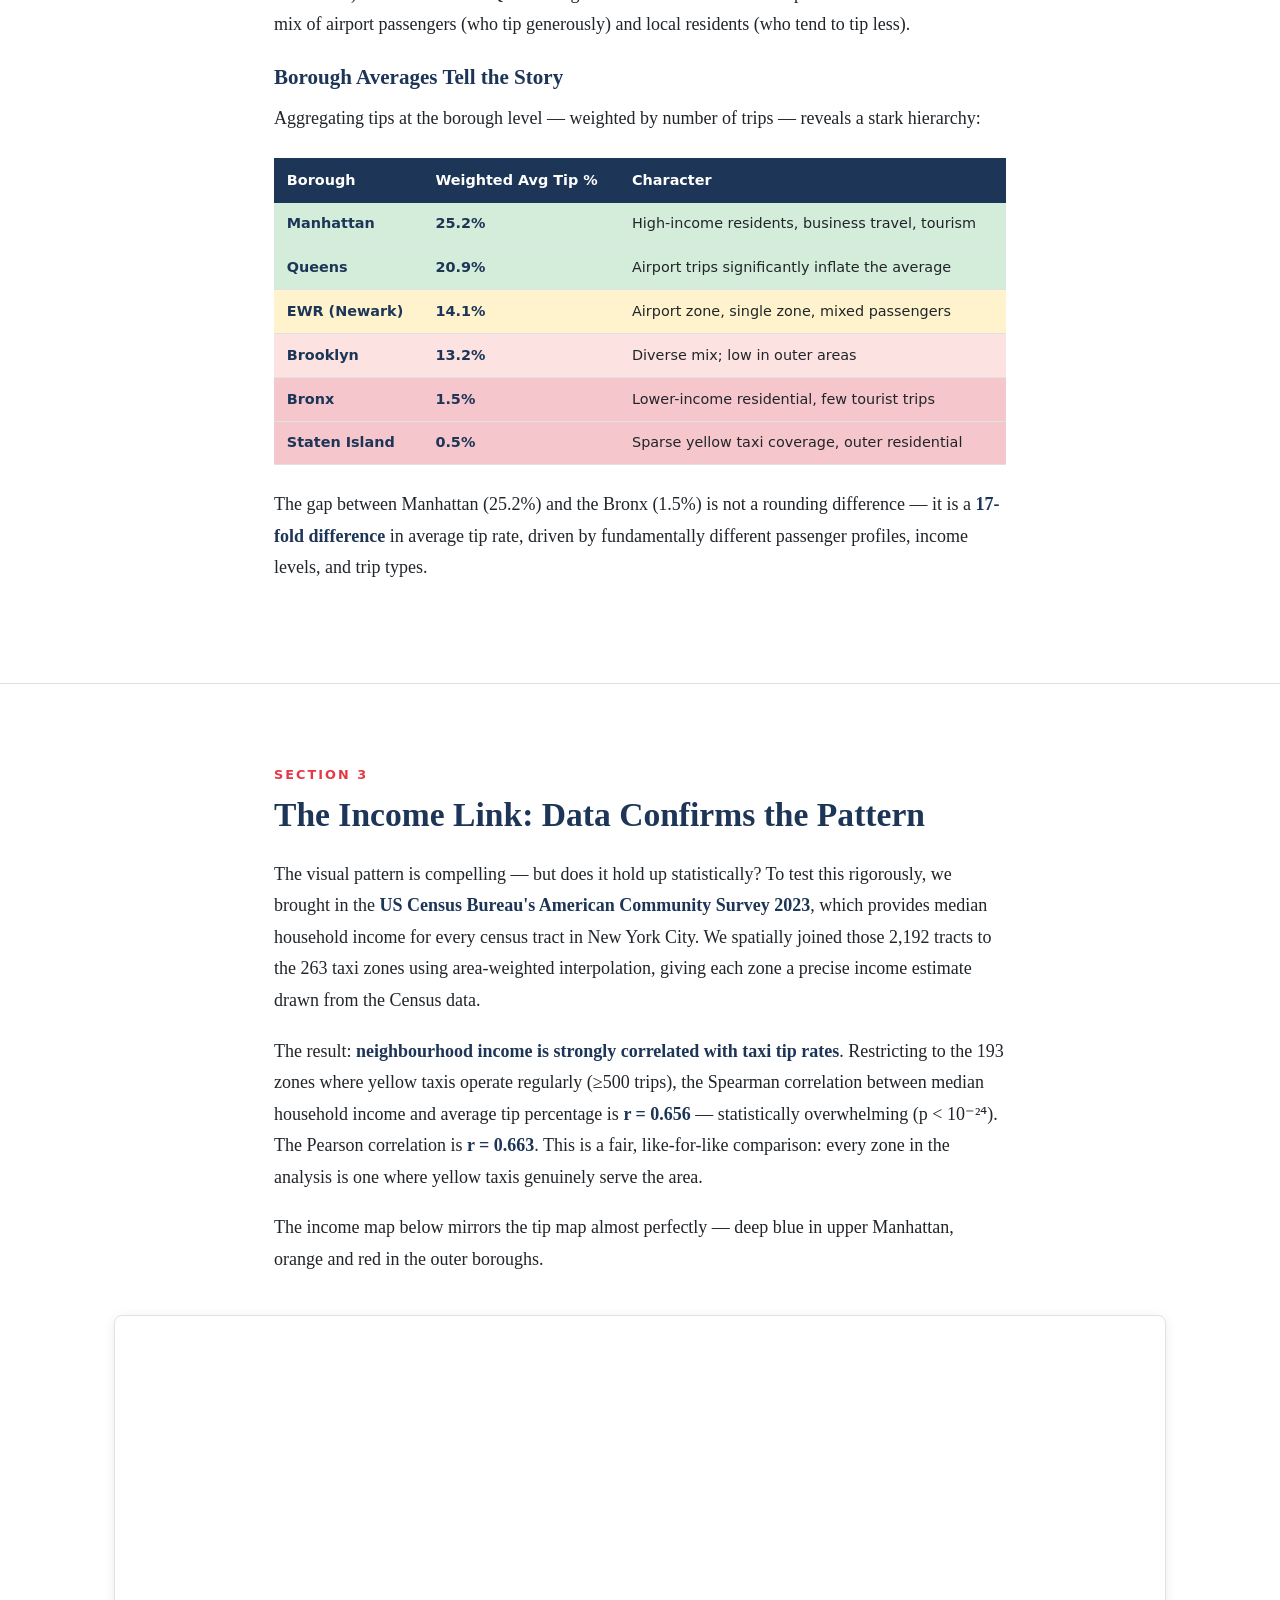
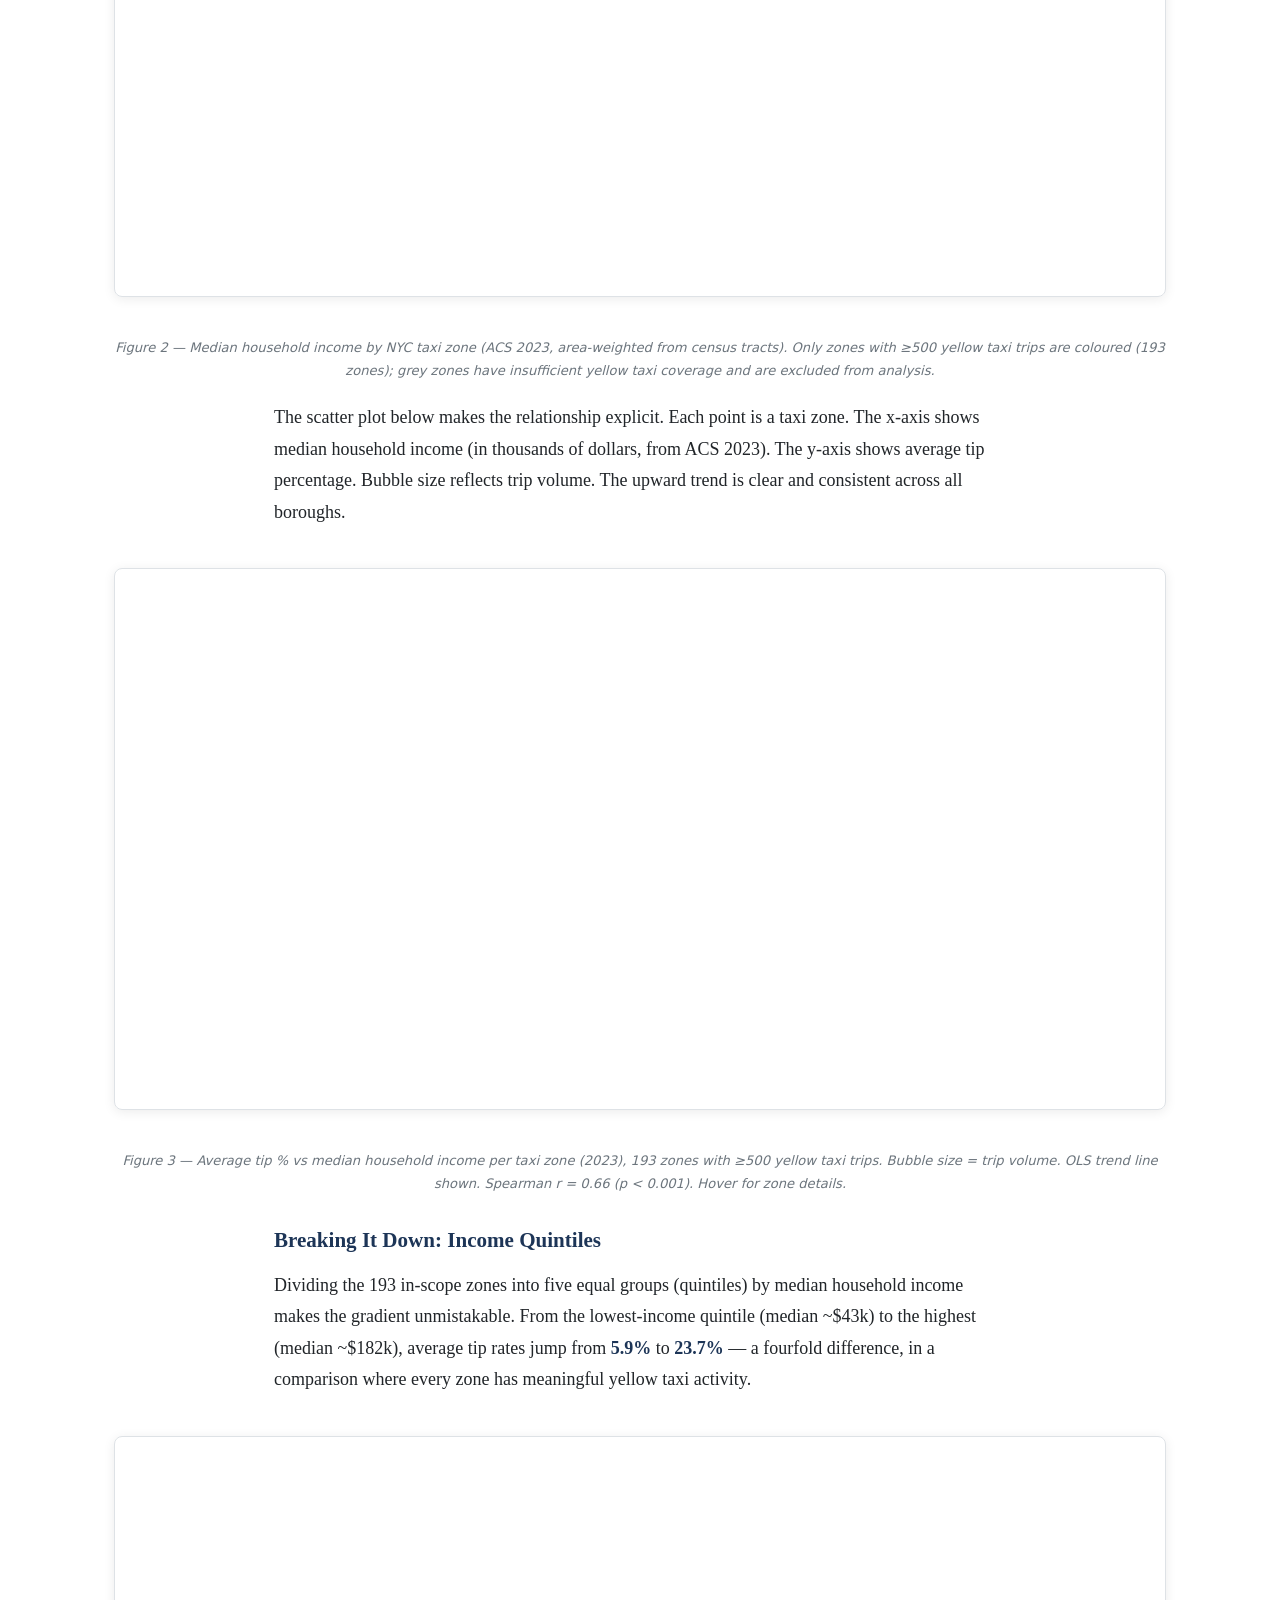
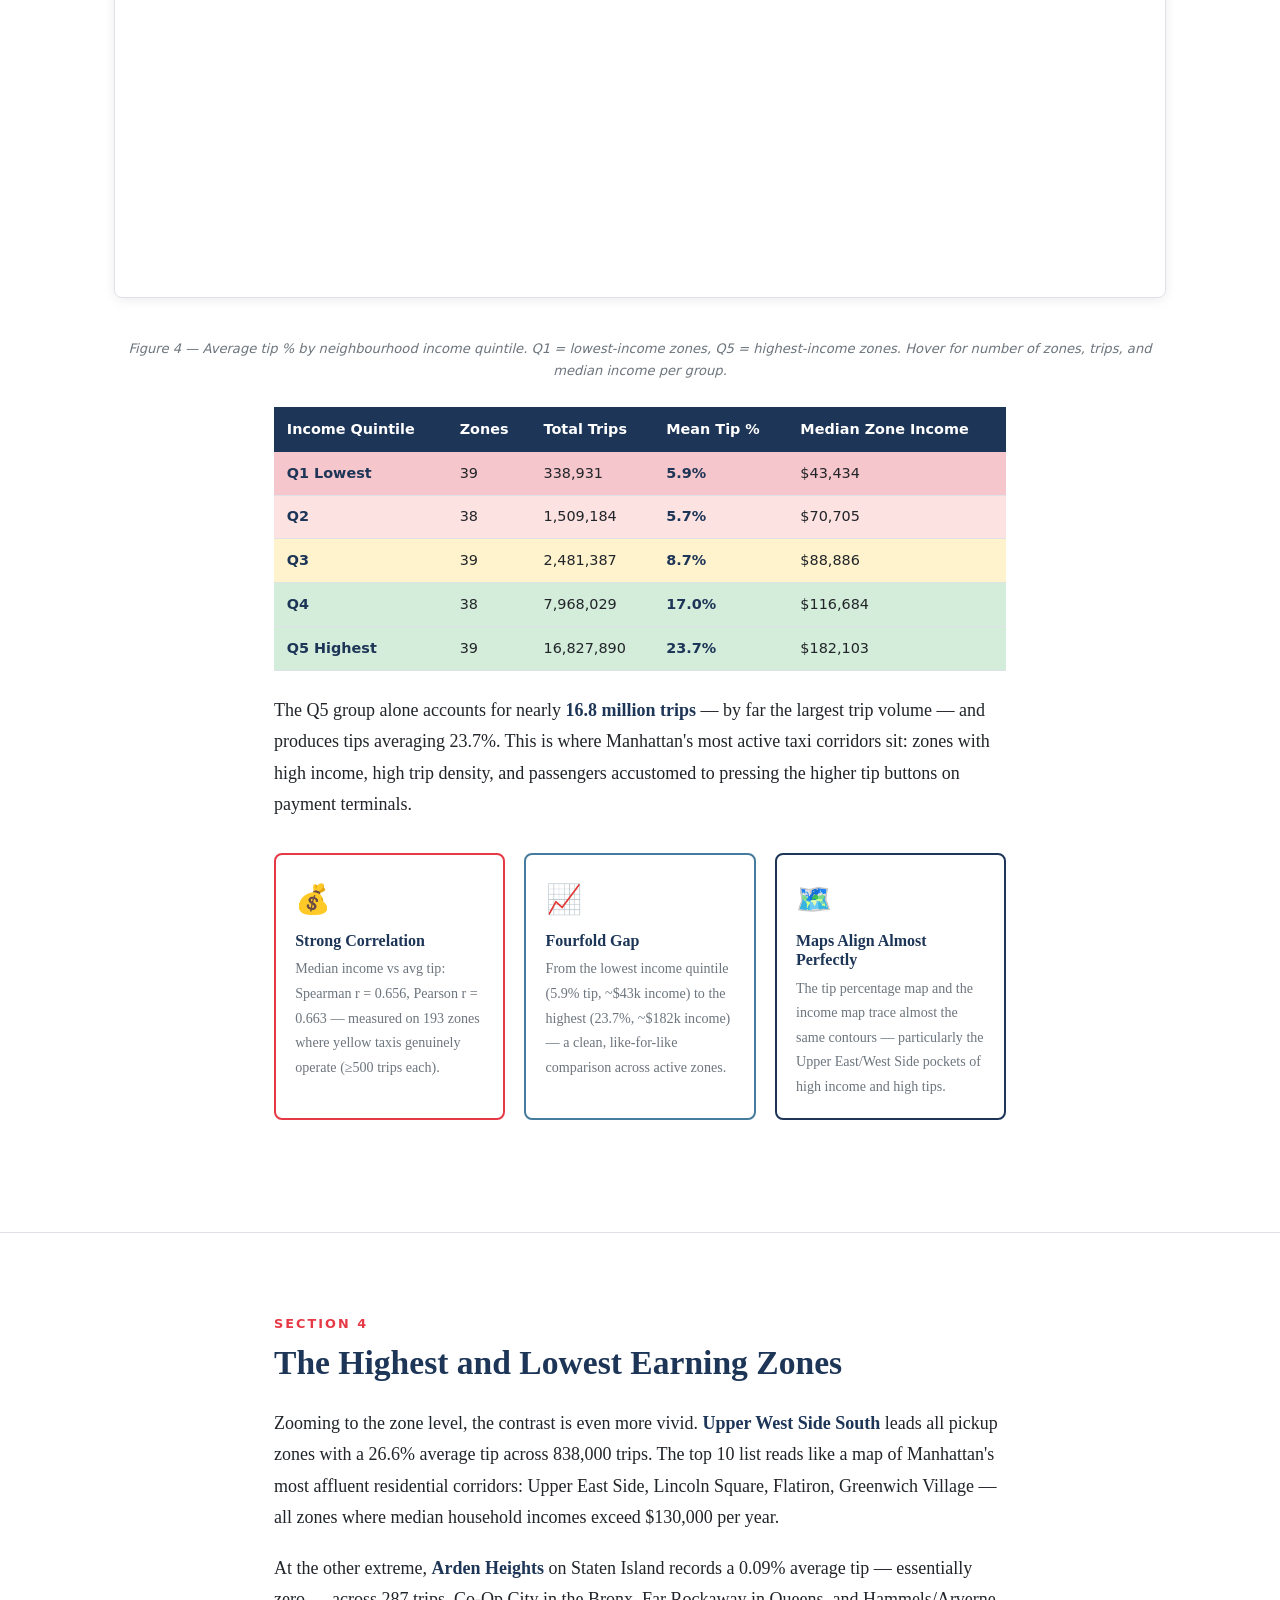
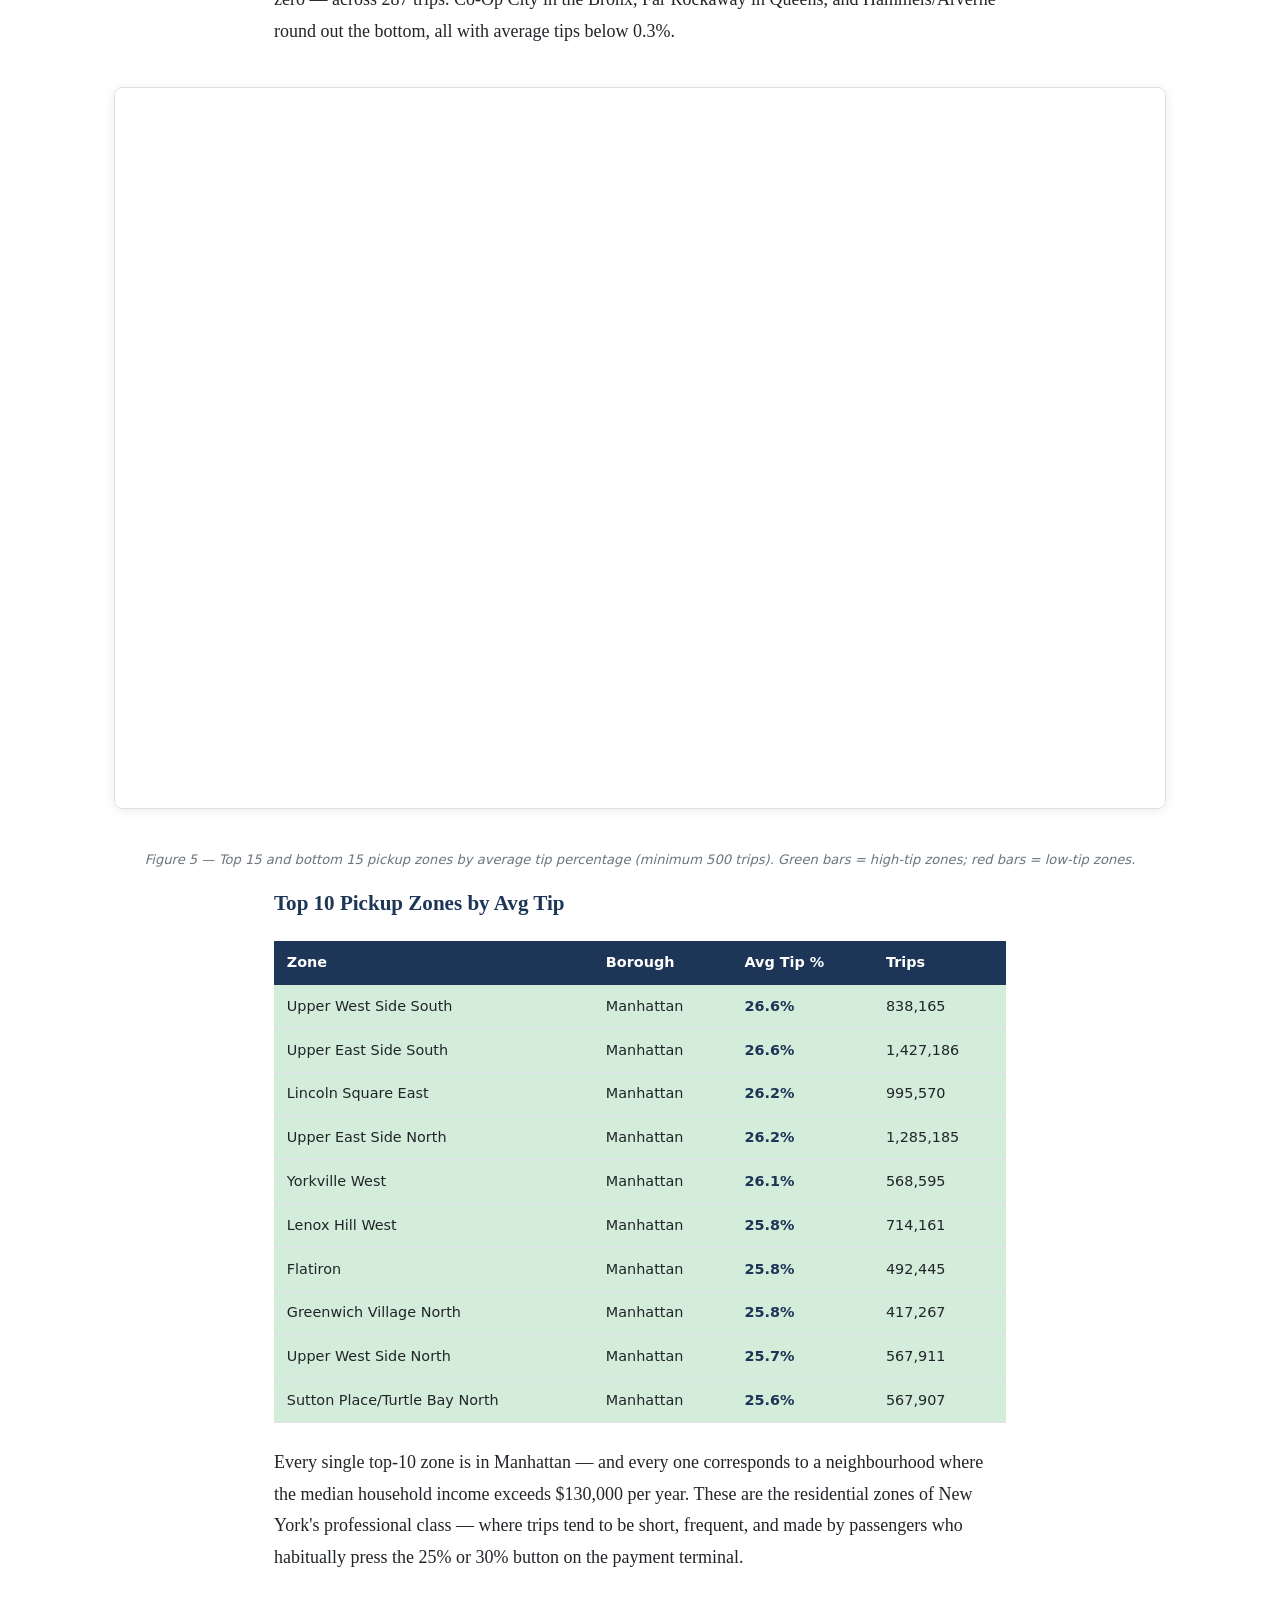
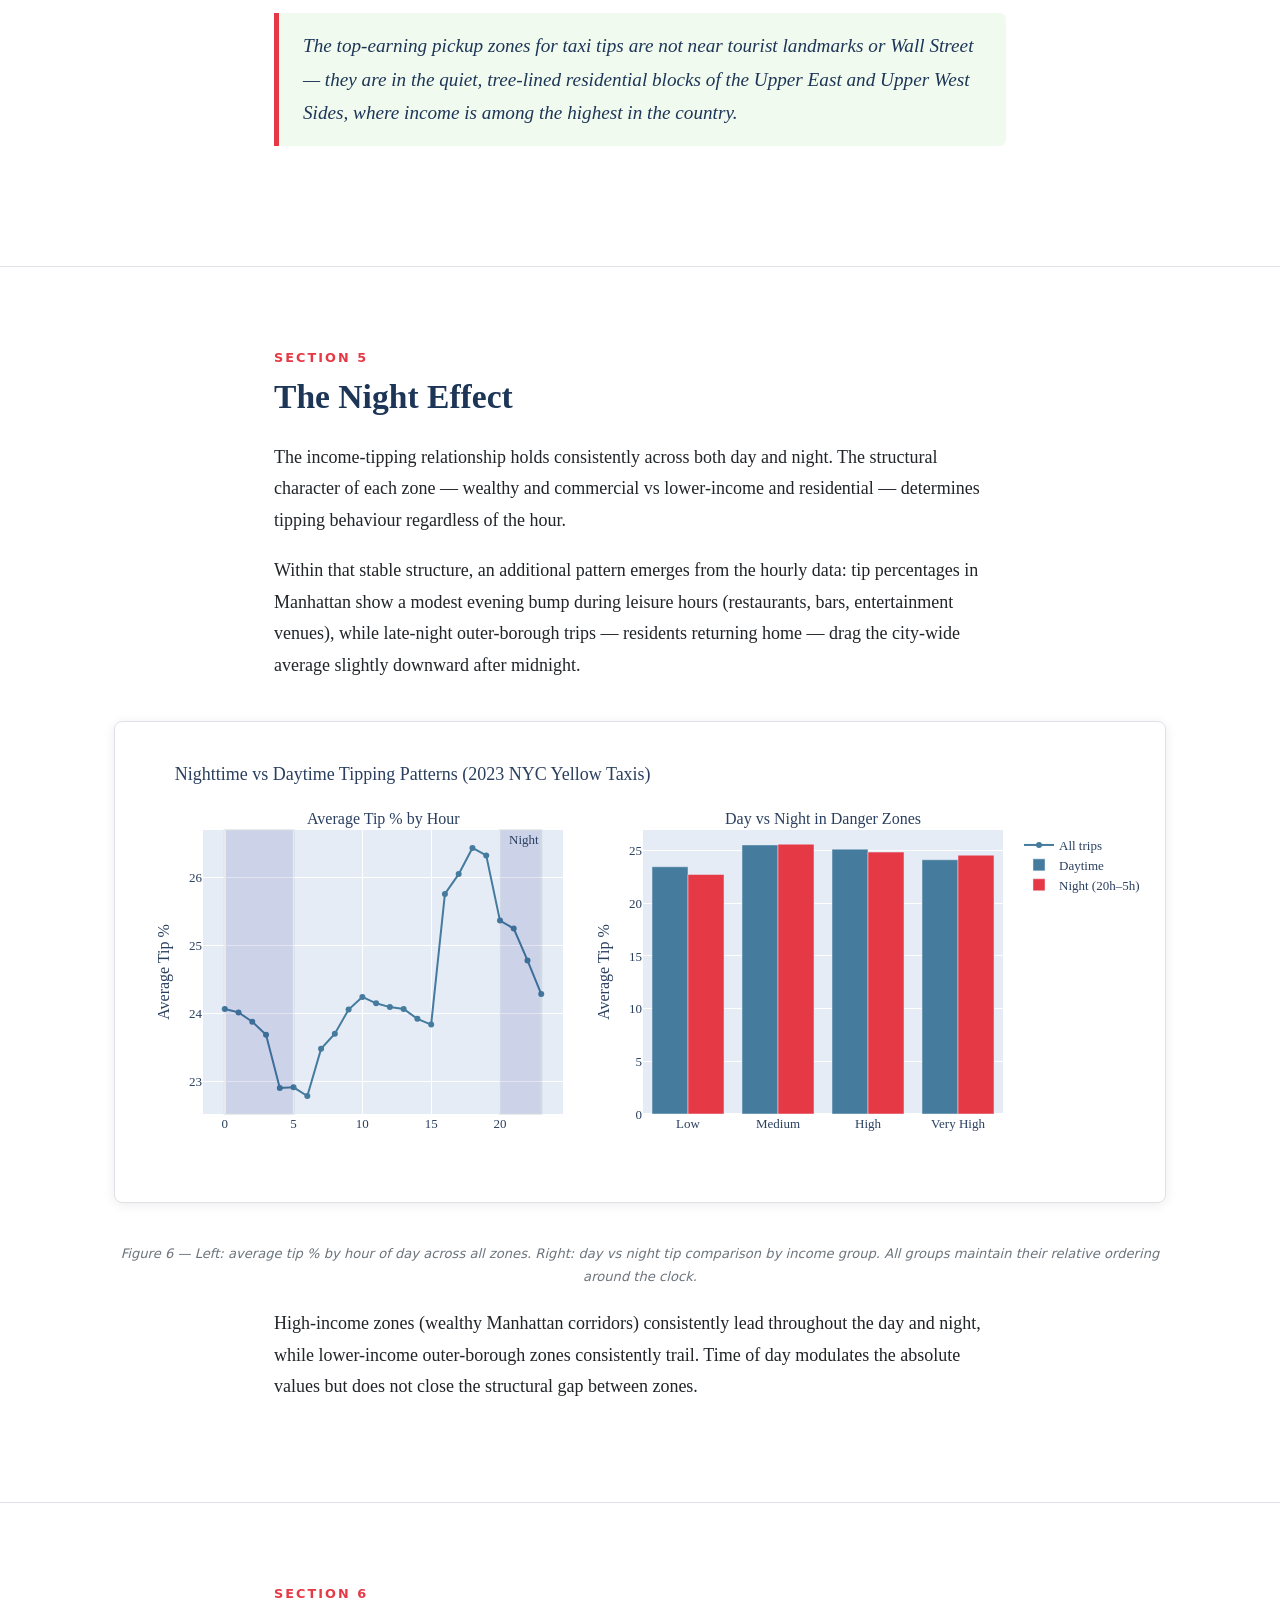
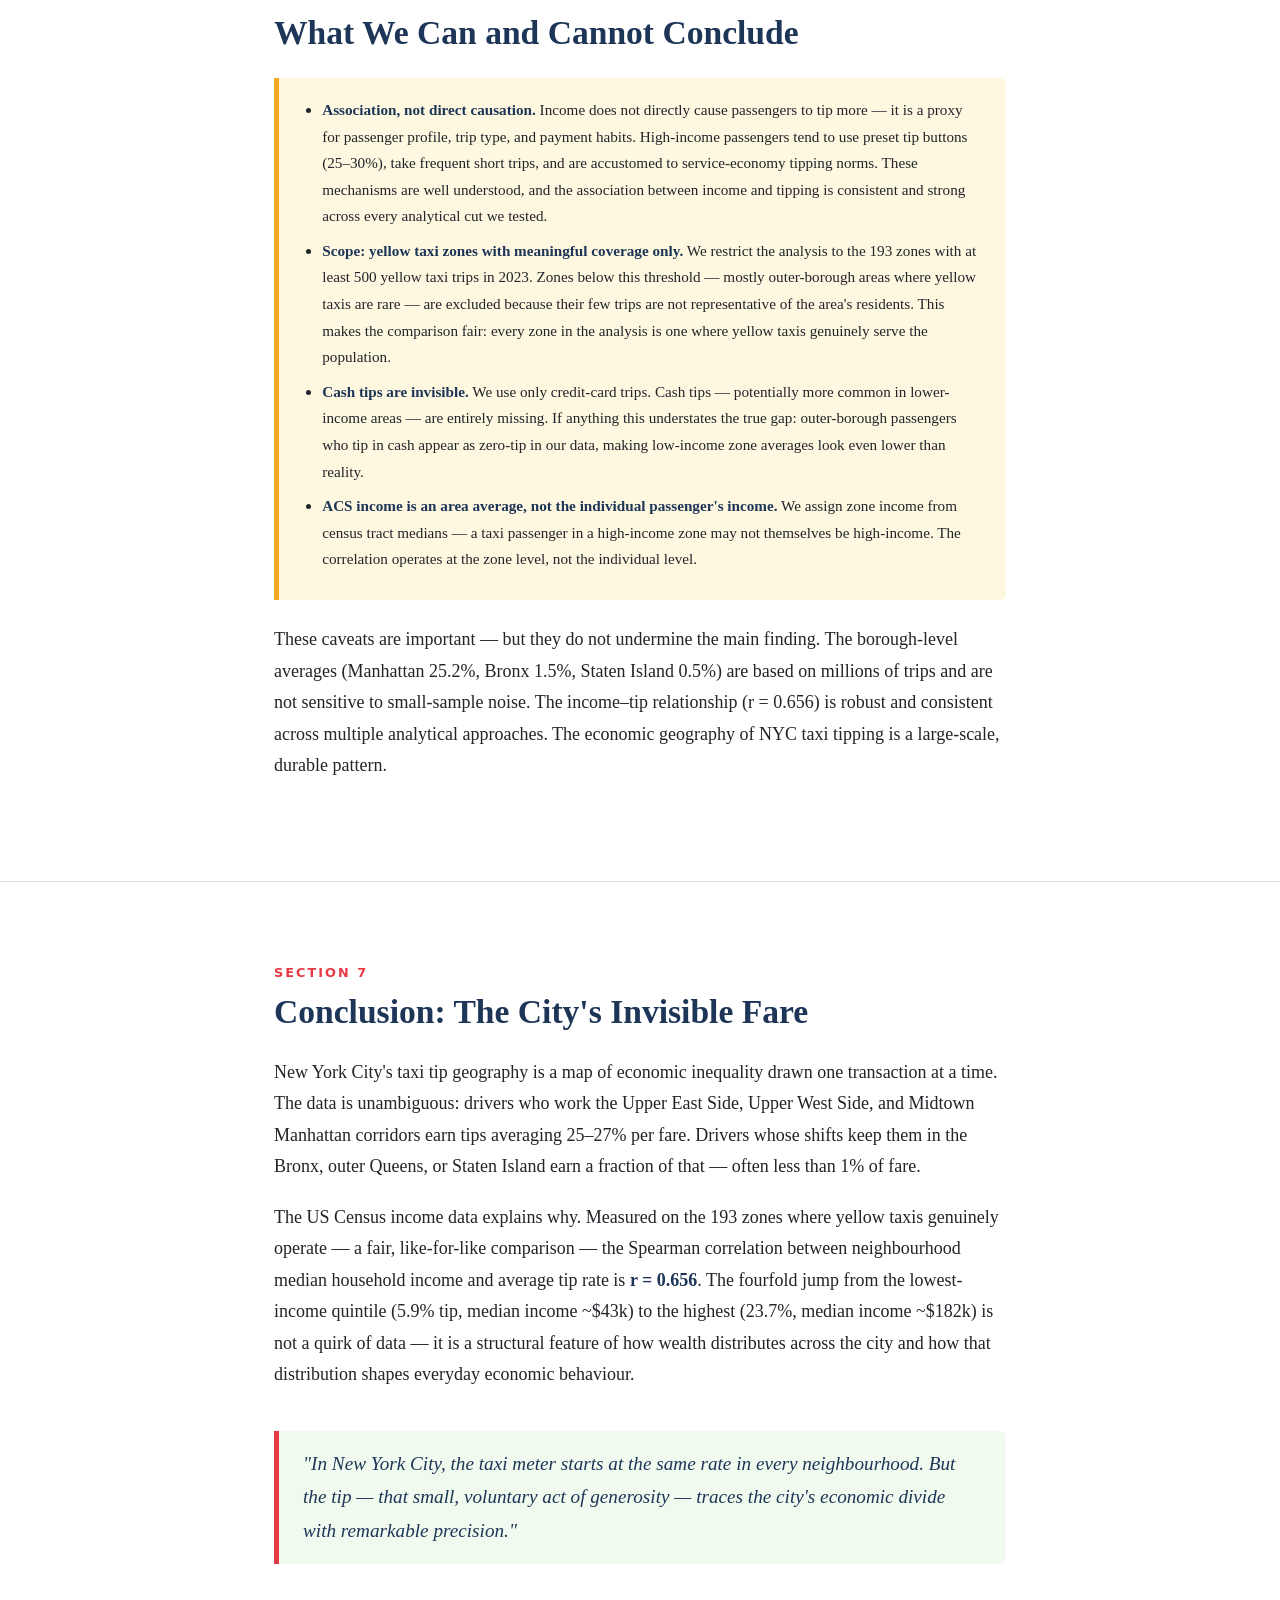
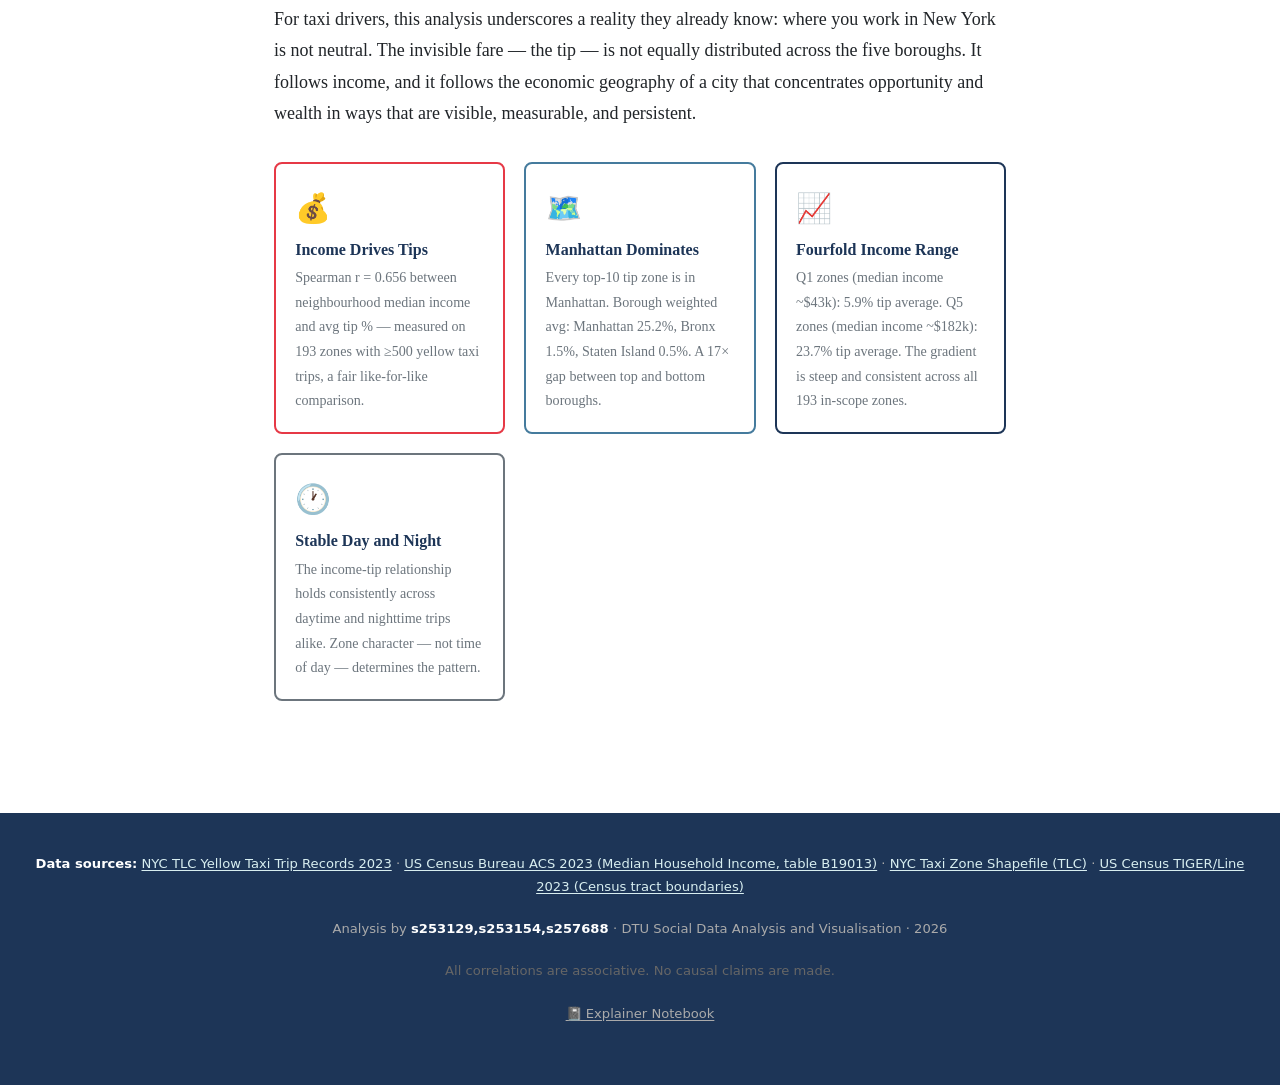
==== commit d5484a6b: "final commit of project" ====
--- a/index.html
+++ b/index.html
@@ -1,121 +1,637 @@
 <!DOCTYPE html>
 <html lang="en">
 <head>
-    <meta charset="UTF-8">
-    <meta name="viewport" content="width=device-width, initial-scale=1.0">
-    <title>The Illusion of the Average Neighborhood</title>
-    <link rel="stylesheet" href="style.css">
+  <meta charset="UTF-8">
+  <meta name="viewport" content="width=device-width, initial-scale=1.0">
+  <title>Follow the Money — NYC Taxi Tip Geography 2023</title>
+  <link rel="stylesheet" href="style.css">
 </head>
 <body>
 
-    <nav>
-        <a href="#power-law">1. Where the Crime Actually Shows Up</a>
-        <a href="#rhythms">2. When the Patterns Repeat</a>
-        <a href="#feedback">3. How Data Can Feed Itself</a>
-        <a href="#conclusion">Conclusion</a>
-    </nav>
-
-    <header>
-        <h1>The Illusion of the Average Neighborhood</h1>
-        <p class="subtitle">A look at San Francisco crime data shows why neighborhood averages can be misleading: most incidents are clustered in a few places, and some of the pattern comes from policing itself.</p>
-        <p class="byline">By s257688, s253129, s253154 | Social Data Analysis 2026, Assignment 2</p>
-    </header>
-
-
-
-
-
-    <main>
-        <div class="intro-text">
-            <p>When people look for a place to live, they usually want a simple answer: is this neighborhood safe or not? That makes sense, but averages can hide a lot. A district can look risky on paper even when most of its blocks are quiet.</p>
-            <p>To dig into that, we used more than two decades of incident reports from <a href="#data-current" class="source-link">SF OpenData</a> and <a href="#data-historical" class="source-link">its historical incident archive</a>. The dataset includes time, category, and location, but it is still a record of police-reported incidents, not a perfect measure of every crime that happened. Once the data is mapped out, the picture gets clearer: crime is not spread evenly across the city. It tends to gather in specific corners, blocks, and time windows, which changes how we should think about policing and city planning.</p>
-        </div>
-
-        <div id="power-law" class="viz-section">
-            <h2>1. Where the Crime Actually Shows Up</h2>
-            <p>Larceny theft is the most common offense in San Francisco, but the city-wide average does not tell the full story. Research on crime concentration shows that this kind of pattern is normal in place-based crime data, not an exception <a href="#weisburd" class="source-link">[Weisburd, 2015]</a> and is consistent with broader reviews of crime concentration at places <a href="#lee" class="source-link">[Lee et al., 2017]</a>. When the city is broken into 100m by 100m blocks, most of those blocks are quiet. A small number of places carry a huge share of the incidents, while everything around them looks very different.</p>
-            
-            <figure>
-                <img src="images/power_law_plot.png" alt="Log-log plot showing power law distribution of theft">
-                <figcaption><strong>Figure 1: The Power Law of Theft.</strong> The linear plot is hard to read because so many blocks sit near zero. The log-log version makes the pattern easier to see: theft is heavily concentrated in a small number of blocks, while most blocks have very little activity.</figcaption>
-            </figure>
-
-            <p>That is the problem with relying on one average for an entire neighborhood. If a single hotspot pushes the numbers up, the whole area can be labeled dangerous even though most of it looks nothing like that. The statistic becomes easy to quote, but hard to trust.</p>
-        </div>
-
-        <div id="rhythms" class="viz-section">
-            <h2>2. When the Patterns Repeat</h2>
-            <p>If crime is clustered in space, it is often clustered in time too. Some offenses seem to follow a clear rhythm, but that rhythm is not always about criminal behavior. In some cases, it is also shaped by when police are present and what they are able to record <a href="#lum" class="source-link">[Lum & Isaac, 2016]</a>.</p>
-
-            <figure>
-                <iframe src="visualizations/interactive_heatmap.html"></iframe>
-                <figcaption><strong>Figure 2: Temporal Crime Heatmap.</strong> Hover over the blocks to explore the incident counts. The chart shows that some categories appear at very specific times of day and on certain days of the week, instead of being spread evenly across time.</figcaption>
-            </figure>
-
-            <p>This heatmap makes one thing obvious: not every incident category behaves the same way. Some offenses are reported no matter what, while others only enter the dataset when police are in the right place at the right time. That means part of the pattern may reflect enforcement, not just crime itself.</p>
-        </div>
-
-        <div id="feedback" class="viz-section">
-            <h2>3. How Data Can Feed Itself</h2>
-            <p>This is where the risk starts. If a map is built mostly from enforcement-heavy incidents, it can end up showing where police spend time, not just where harm is happening <a href="#richardson" class="source-link">[Richardson et al., 2019]</a>.</p>
-
-            <figure>
-                <iframe src="visualizations/sf_crime_heatmap.html"></iframe>
-                <figcaption><strong>Figure 3: Enforcement Hotspots.</strong> This Folium heatmap shows strong hotspots in a few neighborhoods, especially the Tenderloin and the Mission. Because many of the incidents depend on police presence, the map may say as much about patrol allocation as it does about city-wide offense rates.</figcaption>
-            </figure>
-
-            <p>If a predictive policing model learns from that kind of map, it can start to repeat the same pattern over and over. More officers in one place means more recorded incidents there, which makes the next map look even more concentrated. That is the kind of loop researchers have warned about: the model is not simply describing reality, it is helping shape the data that comes next <a href="#ensign" class="source-link">[Ensign et al., 2018]</a>.</p>
-        </div>
-
-        <div id="conclusion" class="viz-section">
-            <h2>Conclusion</h2>
-            <p>Data visualization is useful, but it can also be misleading if we read it too quickly. Neighborhood averages miss how concentrated crime can be. They also miss the fact that some of the data reflects police activity as much as public activity. If we want to understand a city honestly, we have to look past the average and ask what the map is actually measuring <a href="#segel" class="source-link">[Segel & Heer, 2010]</a>.</p>
-
-            <div class="references" id="sources">
-                <h3>Sources & Further Reading</h3>
-                <ul>
-                    <li id="data-current"><a href="https://data.sfgov.org/Public-Safety/Police-Department-Incident-Reports-2018-to-Present/wg3w-h783" target="_blank" rel="noopener noreferrer">DataSF: Police Department Incident Reports (2018 to Present)</a>.</li>
-                    <li id="data-historical"><a href="https://data.sfgov.org/widgets/tmnf-yvry" target="_blank" rel="noopener noreferrer">DataSF: Police Department Incident Reports (Historical 2003 to May 2018)</a>.</li>
-                    <li id="lee"><a href="https://link.springer.com/article/10.1186/s40163-017-0069-x" target="_blank" rel="noopener noreferrer">Lee, Y., Eck, J. E., O, S., & Martinez, N. N. (2017). How concentrated is crime at places? A systematic review from 1970 to 2015.</a></li>
-                    <li id="weisburd"><a href="https://doi.org/10.1111/1745-9125.12070" target="_blank" rel="noopener noreferrer">Weisburd, D. (2015). The law of crime concentration and the criminology of place.</a></li>
-                    <li id="lum"><a href="https://academic.oup.com/jrssig/article/13/5/14/7029190" target="_blank" rel="noopener noreferrer">Lum, K., & Isaac, W. (2016). To predict and serve?</a></li>
-                    <li id="richardson"><a href="https://nyulawreview.org/online-features/dirty-data-bad-predictions-how-civil-rights-violations-impact-police-data-predictive-policing-systems-and-justice/" target="_blank" rel="noopener noreferrer">Richardson, R., Schultz, J. M., & Crawford, K. (2019). Dirty Data, Bad Predictions.</a></li>
-                    <li id="ensign"><a href="https://proceedings.mlr.press/v81/ensign18a.html" target="_blank" rel="noopener noreferrer">Ensign, D., Friedler, S. A., Neville, S., Scheidegger, C., & Venkatasubramanian, S. (2018). Runaway feedback loops in predictive policing.</a></li>
-                    <li id="segel"><a href="https://doi.org/10.1109/TVCG.2010.179" target="_blank" rel="noopener noreferrer">Segel, E., & Heer, J. (2010). Narrative visualization: Telling stories with data.</a></li>
-                </ul>
-            </div>
-        </div>
-    </main>
-
-    <footer>
-        <p>Created for Social Data Analysis 2026. Built with Python, Plotly, and Folium.</p>
-    </footer>
-
-    <script>
-        document.addEventListener('DOMContentLoaded', function() {
-            const sections = document.querySelectorAll('.viz-section');
-            
-            const observer = new IntersectionObserver((entries) => {
-                entries.forEach(entry => {
-                    if (entry.isIntersecting) {
-                        // Card enters the screen -> Fade in and slide up
-                        entry.target.classList.add('active');
-                    } else {
-                        // FIX: Only remove the 'active' class if the card is pushed off the BOTTOM of the screen.
-                        // If it goes off the top, it stays active, preventing the infinite jitter loop!
-                        if (entry.boundingClientRect.top > 0) {
-                            entry.target.classList.remove('active');
-                        }
-                    }
-                });
-            }, {
-                threshold: 0.15 
-            });
-
-            sections.forEach(section => {
-                observer.observe(section);
-            });
-        });
-    </script>
+<!-- ══ HERO ══════════════════════════════════════════════════════════ -->
+<header class="hero">
+  <p class="hero-kicker">NYC Data Story · 2023</p>
+  <h1>Follow the Money</h1>
+  <p class="subtitle">
+    In New York City, where a taxi trip starts determines how much the driver earns.
+    An analysis of 29 million rides and US Census income data reveals the striking
+    geography of tipping — and what it says about the city's economic divide.
+  </p>
+  <p class="hero-meta">TLC Yellow Taxi Data · ACS 2023 Income · Analysis by s253129,s253154,s257688</p>
+
+  <div class="hero-stats">
+    <div class="hero-stat">
+      <span class="num">26.6%</span>
+      <span class="lbl">Avg tip — Upper East Side</span>
+    </div>
+    <div class="hero-stat">
+      <span class="num">5.9%</span>
+      <span class="lbl">Avg tip — lowest-income zones</span>
+    </div>
+    <div class="hero-stat">
+      <span class="num">r = 0.66</span>
+      <span class="lbl">Income–tip correlation</span>
+    </div>
+    <div class="hero-stat">
+      <span class="num">29M</span>
+      <span class="lbl">Taxi trips analysed</span>
+    </div>
+  </div>
+</header>
+
+<!-- ══ NAVIGATION ════════════════════════════════════════════════════ -->
+<nav>
+  <a href="#intro">Introduction</a>
+  <a href="#tipmap">The Tip Map</a>
+  <a href="#income">The Income Link</a>
+  <a href="#rankings">Zone Rankings</a>
+  <a href="#night">Night Effect</a>
+  <a href="#caveats">Limitations</a>
+  <a href="#conclusion">Conclusion</a>
+  <a href="explainer_notebook.ipynb" target="_blank" style="margin-left:auto; opacity:0.75;">📓 Explainer Notebook</a>
+</nav>
+
+<!-- ══ SECTION 1 · INTRODUCTION ══════════════════════════════════════ -->
+<section id="intro">
+  <div class="container">
+    <p class="section-label">Section 1</p>
+    <h2 class="section-title">Where You Start Is Everything</h2>
+
+    <p>
+      Every New York City taxi trip begins with a decision: where to position
+      yourself to find the next fare. That decision — which street, which
+      neighbourhood, which borough — shapes a driver's income more than almost
+      anything else. But how much does it actually matter?
+    </p>
+    <p>
+      To answer that, we analysed all <strong>29 million credit-card yellow
+      taxi trips</strong> made in New York City in 2023. To ensure a fair
+      comparison across zones, we restricted the analysis to the
+      <strong>193 taxi zones with at least 500 yellow taxi trips</strong> —
+      the threshold at which yellow taxis are a meaningful, regular presence
+      in an area rather than an occasional occurrence. We then cross-referenced
+      with <strong>US Census Bureau income data</strong> (American Community
+      Survey 2023) covering 2,192 census tracts across all five boroughs.
+      What emerged is a portrait of extraordinary inequality: from the
+      lowest-income zones (6% average tip) to the highest (24%), the gap
+      spans nearly <strong>four times</strong>.
+    </p>
+
+    <div class="pullquote">
+      "A driver whose shift keeps them in the Upper East Side earns tips nearly
+      300 times larger — as a percentage of fare — than a driver spending the
+      same hours in Arden Heights or Co-Op City."
+    </div>
+
+    <p>
+      The explanation turns out to be straightforward: <strong>neighbourhood
+      income predicts taxi tip rates better than almost any other factor we
+      tested</strong>. Zones where the median household income exceeds $150,000
+      produce average tips of 23%. Zones where the median income sits below
+      $50,000 average just 6%. The tip map is, in essence, a map of wealth.
+    </p>
+
+    <div class="stat-row">
+      <div class="stat-card">
+        <span class="val">29.1M</span>
+        <span class="desc">Credit-card taxi trips</span>
+      </div>
+      <div class="stat-card">
+        <span class="val">2,192</span>
+        <span class="desc">Census tracts with income data</span>
+      </div>
+      <div class="stat-card">
+        <span class="val">193</span>
+        <span class="desc">Zones with ≥500 trips (in scope)</span>
+      </div>
+      <div class="stat-card">
+        <span class="val">r = 0.66</span>
+        <span class="desc">Spearman: income ↔ tips</span>
+      </div>
+    </div>
+
+    <p>
+      We kept only credit-card trips because cash tips are not captured in
+      the data. Tip percentage was calculated as tip&thinsp;÷&thinsp;fare ×&thinsp;100,
+      and trips were filtered to remove invalid records (zero-distance, extreme
+      outliers, records outside 2023). The 29.1 million trips that remain
+      represent the reliable, measurable slice of NYC taxi activity.
+    </p>
+    <p>
+      Neighbourhood income was obtained from the US Census Bureau's American
+      Community Survey (ACS) 5-year estimates for 2023, table B19013 (Median
+      Household Income). Census tract income was spatially joined to taxi zones
+      using area-weighted interpolation.
+    </p>
+  </div>
+</section>
+
+<!-- ══ SECTION 2 · THE TIP MAP ════════════════════════════════════════ -->
+<section id="tipmap">
+  <div class="container">
+    <p class="section-label">Section 2</p>
+    <h2 class="section-title">The Tip Map: A City Divided</h2>
+
+    <p>
+      The map below shows the average tip percentage for each NYC taxi zone,
+      based on pickup location. The pattern is immediately striking:
+      <strong>Manhattan concentrates all the deep blue (high-tip) zones</strong>,
+      while the outer boroughs — particularly the Bronx and Staten Island —
+      are dominated by orange and red.
+    </p>
+  </div>
+
+  <div class="wide-container">
+    <div class="viz-wrap">
+      <iframe src="visualizations/tip_pct_map.html" height="580" loading="lazy"></iframe>
+    </div>
+    <p class="viz-caption">
+      Figure 1 — Average tip % by NYC taxi pickup zone (2023 · credit-card trips only).
+      Colour scale: red = lowest tips, blue = highest tips. Hover for zone details.
+    </p>
+  </div>
+
+  <div class="container">
+    <p>
+      The geographical clustering is unmistakable. Manhattan's Upper East Side,
+      Upper West Side, and Midtown zones form a dense pocket of high-tip
+      activity. Cross the Harlem River into the Bronx, or head to the outer
+      reaches of Staten Island, and the colour shifts dramatically toward red.
+    </p>
+    <p>
+      Notably, Queens shows a more mixed picture than Brooklyn or the Bronx.
+      The airport zones (JFK, LaGuardia) and several inner-Queens neighbourhoods
+      reach moderate tip rates — consistent with the mix of airport passengers
+      (who tip generously) and local residents (who tend to tip less).
+    </p>
+
+    <h3 style="color:var(--navy); margin: 1.5rem 0 0.8rem;">Borough Averages Tell the Story</h3>
+    <p>
+      Aggregating tips at the borough level — weighted by number of trips —
+      reveals a stark hierarchy:
+    </p>
+
+    <table class="bucket-table">
+      <thead>
+        <tr>
+          <th>Borough</th>
+          <th>Weighted Avg Tip %</th>
+          <th>Character</th>
+        </tr>
+      </thead>
+      <tbody>
+        <tr class="danger-low">
+          <td><strong>Manhattan</strong></td>
+          <td><strong>25.2%</strong></td>
+          <td>High-income residents, business travel, tourism</td>
+        </tr>
+        <tr class="danger-low">
+          <td><strong>Queens</strong></td>
+          <td><strong>20.9%</strong></td>
+          <td>Airport trips significantly inflate the average</td>
+        </tr>
+        <tr class="danger-med">
+          <td><strong>EWR (Newark)</strong></td>
+          <td><strong>14.1%</strong></td>
+          <td>Airport zone, single zone, mixed passengers</td>
+        </tr>
+        <tr class="danger-high">
+          <td><strong>Brooklyn</strong></td>
+          <td><strong>13.2%</strong></td>
+          <td>Diverse mix; low in outer areas</td>
+        </tr>
+        <tr class="danger-vhigh">
+          <td><strong>Bronx</strong></td>
+          <td><strong>1.5%</strong></td>
+          <td>Lower-income residential, few tourist trips</td>
+        </tr>
+        <tr class="danger-vhigh">
+          <td><strong>Staten Island</strong></td>
+          <td><strong>0.5%</strong></td>
+          <td>Sparse yellow taxi coverage, outer residential</td>
+        </tr>
+      </tbody>
+    </table>
+
+    <p>
+      The gap between Manhattan (25.2%) and the Bronx (1.5%) is not a rounding
+      difference — it is a <strong>17-fold difference</strong> in average tip
+      rate, driven by fundamentally different passenger profiles, income levels,
+      and trip types.
+    </p>
+  </div>
+</section>
+
+<!-- ══ SECTION 3 · THE INCOME LINK ═══════════════════════════════════ -->
+<section id="income">
+  <div class="container">
+    <p class="section-label">Section 3</p>
+    <h2 class="section-title">The Income Link: Data Confirms the Pattern</h2>
+
+    <p>
+      The visual pattern is compelling — but does it hold up statistically?
+      To test this rigorously, we brought in the <strong>US Census Bureau's
+      American Community Survey 2023</strong>, which provides median household
+      income for every census tract in New York City. We spatially joined those
+      2,192 tracts to the 263 taxi zones using area-weighted interpolation,
+      giving each zone a precise income estimate drawn from the Census data.
+    </p>
+    <p>
+      The result: <strong>neighbourhood income is strongly correlated with
+      taxi tip rates</strong>. Restricting to the 193 zones where yellow taxis
+      operate regularly (≥500 trips), the Spearman correlation between median
+      household income and average tip percentage is <strong>r = 0.656</strong>
+      — statistically overwhelming (p &lt; 10⁻²⁴). The Pearson correlation is
+      <strong>r = 0.663</strong>. This is a fair, like-for-like comparison:
+      every zone in the analysis is one where yellow taxis genuinely serve
+      the area.
+    </p>
+
+    <p>
+      The income map below mirrors the tip map almost perfectly — deep blue
+      in upper Manhattan, orange and red in the outer boroughs.
+    </p>
+  </div>
+
+  <div class="wide-container">
+    <div class="viz-wrap">
+      <iframe src="visualizations/income_map.html" height="580" loading="lazy"></iframe>
+    </div>
+    <p class="viz-caption">
+      Figure 2 — Median household income by NYC taxi zone (ACS 2023, area-weighted from
+      census tracts). Only zones with ≥500 yellow taxi trips are coloured (193 zones);
+      grey zones have insufficient yellow taxi coverage and are excluded from analysis.
+    </p>
+  </div>
+
+  <div class="container">
+    <p>
+      The scatter plot below makes the relationship explicit. Each point is a
+      taxi zone. The x-axis shows median household income (in thousands of dollars,
+      from ACS 2023). The y-axis shows average tip percentage. Bubble size reflects
+      trip volume. The upward trend is clear and consistent across all boroughs.
+    </p>
+  </div>
+
+  <div class="wide-container">
+    <div class="viz-wrap">
+      <iframe src="visualizations/income_vs_tips_scatter.html" height="540" loading="lazy"></iframe>
+    </div>
+    <p class="viz-caption">
+      Figure 3 — Average tip % vs median household income per taxi zone (2023),
+      193 zones with ≥500 yellow taxi trips. Bubble size = trip volume.
+      OLS trend line shown. Spearman r = 0.66 (p &lt; 0.001). Hover for zone details.
+    </p>
+  </div>
+
+  <div class="container">
+    <h3 style="color:var(--navy); margin: 2rem 0 1rem;">Breaking It Down: Income Quintiles</h3>
+    <p>
+      Dividing the 193 in-scope zones into five equal groups (quintiles) by median
+      household income makes the gradient unmistakable. From the lowest-income
+      quintile (median ~$43k) to the highest (median ~$182k), average tip rates
+      jump from <strong>5.9%</strong> to <strong>23.7%</strong> — a fourfold difference,
+      in a comparison where every zone has meaningful yellow taxi activity.
+    </p>
+  </div>
+
+  <div class="wide-container">
+    <div class="viz-wrap">
+      <iframe src="visualizations/tip_by_income_group.html" height="460" loading="lazy"></iframe>
+    </div>
+    <p class="viz-caption">
+      Figure 4 — Average tip % by neighbourhood income quintile. Q1 = lowest-income zones,
+      Q5 = highest-income zones. Hover for number of zones, trips, and median income per group.
+    </p>
+  </div>
+
+  <div class="container">
+    <table class="bucket-table">
+      <thead>
+        <tr>
+          <th>Income Quintile</th>
+          <th>Zones</th>
+          <th>Total Trips</th>
+          <th>Mean Tip %</th>
+          <th>Median Zone Income</th>
+        </tr>
+      </thead>
+      <tbody>
+        <tr class="danger-vhigh">
+          <td><strong>Q1 Lowest</strong></td>
+          <td>39</td>
+          <td>338,931</td>
+          <td><strong>5.9%</strong></td>
+          <td>$43,434</td>
+        </tr>
+        <tr class="danger-high">
+          <td><strong>Q2</strong></td>
+          <td>38</td>
+          <td>1,509,184</td>
+          <td><strong>5.7%</strong></td>
+          <td>$70,705</td>
+        </tr>
+        <tr class="danger-med">
+          <td><strong>Q3</strong></td>
+          <td>39</td>
+          <td>2,481,387</td>
+          <td><strong>8.7%</strong></td>
+          <td>$88,886</td>
+        </tr>
+        <tr class="danger-low">
+          <td><strong>Q4</strong></td>
+          <td>38</td>
+          <td>7,968,029</td>
+          <td><strong>17.0%</strong></td>
+          <td>$116,684</td>
+        </tr>
+        <tr class="danger-low">
+          <td><strong>Q5 Highest</strong></td>
+          <td>39</td>
+          <td>16,827,890</td>
+          <td><strong>23.7%</strong></td>
+          <td>$182,103</td>
+        </tr>
+      </tbody>
+    </table>
+
+    <p style="margin-top:1rem;">
+      The Q5 group alone accounts for nearly <strong>16.8 million trips</strong> —
+      by far the largest trip volume — and produces tips averaging 23.7%.
+      This is where Manhattan's most active taxi corridors sit: zones with
+      high income, high trip density, and passengers accustomed to pressing
+      the higher tip buttons on payment terminals.
+    </p>
+
+    <div class="findings-grid" style="margin-top:2rem;">
+      <div class="finding-card" style="border-color:var(--red);">
+        <div class="icon">💰</div>
+        <h4>Strong Correlation</h4>
+        <p>Median income vs avg tip: Spearman r = 0.656, Pearson r = 0.663 — measured on 193 zones where yellow taxis genuinely operate (≥500 trips each).</p>
+      </div>
+      <div class="finding-card" style="border-color:var(--blue);">
+        <div class="icon">📈</div>
+        <h4>Fourfold Gap</h4>
+        <p>From the lowest income quintile (5.9% tip, ~$43k income) to the highest (23.7%, ~$182k income) — a clean, like-for-like comparison across active zones.</p>
+      </div>
+      <div class="finding-card" style="border-color:var(--navy);">
+        <div class="icon">🗺️</div>
+        <h4>Maps Align Almost Perfectly</h4>
+        <p>The tip percentage map and the income map trace almost the same contours — particularly the Upper East/West Side pockets of high income and high tips.</p>
+      </div>
+    </div>
+  </div>
+</section>
+
+<!-- ══ SECTION 4 · ZONE RANKINGS ══════════════════════════════════════ -->
+<section id="rankings">
+  <div class="container">
+    <p class="section-label">Section 4</p>
+    <h2 class="section-title">The Highest and Lowest Earning Zones</h2>
+
+    <p>
+      Zooming to the zone level, the contrast is even more vivid.
+      <strong>Upper West Side South</strong> leads all pickup zones with a
+      26.6% average tip across 838,000 trips. The top 10 list reads like
+      a map of Manhattan's most affluent residential corridors:
+      Upper East Side, Lincoln Square, Flatiron, Greenwich Village — all
+      zones where median household incomes exceed $130,000 per year.
+    </p>
+    <p>
+      At the other extreme, <strong>Arden Heights</strong> on Staten Island
+      records a 0.09% average tip — essentially zero — across 287 trips.
+      Co-Op City in the Bronx, Far Rockaway in Queens, and Hammels/Arverne
+      round out the bottom, all with average tips below 0.3%.
+    </p>
+  </div>
+
+  <div class="wide-container">
+    <div class="viz-wrap">
+      <iframe src="visualizations/zone_tip_ranking.html" height="720" loading="lazy"></iframe>
+    </div>
+    <p class="viz-caption">
+      Figure 5 — Top 15 and bottom 15 pickup zones by average tip percentage
+      (minimum 500 trips). Green bars = high-tip zones; red bars = low-tip zones.
+    </p>
+  </div>
+
+  <div class="container">
+    <h3 style="color:var(--navy); margin-bottom:1rem;">Top 10 Pickup Zones by Avg Tip</h3>
+    <table class="bucket-table">
+      <thead>
+        <tr>
+          <th>Zone</th>
+          <th>Borough</th>
+          <th>Avg Tip %</th>
+          <th>Trips</th>
+        </tr>
+      </thead>
+      <tbody>
+        <tr class="danger-low"><td>Upper West Side South</td><td>Manhattan</td><td><strong>26.6%</strong></td><td>838,165</td></tr>
+        <tr class="danger-low"><td>Upper East Side South</td><td>Manhattan</td><td><strong>26.6%</strong></td><td>1,427,186</td></tr>
+        <tr class="danger-low"><td>Lincoln Square East</td><td>Manhattan</td><td><strong>26.2%</strong></td><td>995,570</td></tr>
+        <tr class="danger-low"><td>Upper East Side North</td><td>Manhattan</td><td><strong>26.2%</strong></td><td>1,285,185</td></tr>
+        <tr class="danger-low"><td>Yorkville West</td><td>Manhattan</td><td><strong>26.1%</strong></td><td>568,595</td></tr>
+        <tr class="danger-low"><td>Lenox Hill West</td><td>Manhattan</td><td><strong>25.8%</strong></td><td>714,161</td></tr>
+        <tr class="danger-low"><td>Flatiron</td><td>Manhattan</td><td><strong>25.8%</strong></td><td>492,445</td></tr>
+        <tr class="danger-low"><td>Greenwich Village North</td><td>Manhattan</td><td><strong>25.8%</strong></td><td>417,267</td></tr>
+        <tr class="danger-low"><td>Upper West Side North</td><td>Manhattan</td><td><strong>25.7%</strong></td><td>567,911</td></tr>
+        <tr class="danger-low"><td>Sutton Place/Turtle Bay North</td><td>Manhattan</td><td><strong>25.6%</strong></td><td>567,907</td></tr>
+      </tbody>
+    </table>
+
+    <p style="margin-top:1.5rem;">
+      Every single top-10 zone is in Manhattan — and every one corresponds to
+      a neighbourhood where the median household income exceeds $130,000 per year.
+      These are the residential zones of New York's professional class —
+      where trips tend to be short, frequent, and made by passengers who
+      habitually press the 25% or 30% button on the payment terminal.
+    </p>
+
+    <div class="pullquote">
+      The top-earning pickup zones for taxi tips are not near tourist landmarks
+      or Wall Street — they are in the quiet, tree-lined residential blocks of
+      the Upper East and Upper West Sides, where income is among the highest in
+      the country.
+    </div>
+  </div>
+</section>
+
+<!-- ══ SECTION 5 · THE NIGHT EFFECT ══════════════════════════════════ -->
+<section id="night">
+  <div class="container">
+    <p class="section-label">Section 5</p>
+    <h2 class="section-title">The Night Effect</h2>
+
+    <p>
+      The income-tipping relationship holds consistently across both day
+      and night. The structural character of each zone — wealthy and
+      commercial vs lower-income and residential — determines tipping
+      behaviour regardless of the hour.
+    </p>
+    <p>
+      Within that stable structure, an additional pattern emerges from the
+      hourly data: tip percentages in Manhattan show a modest evening bump
+      during leisure hours (restaurants, bars, entertainment venues), while
+      late-night outer-borough trips — residents returning home — drag the
+      city-wide average slightly downward after midnight.
+    </p>
+  </div>
+
+  <div class="wide-container">
+    <div class="viz-wrap">
+      <iframe src="visualizations/nighttime_tips_analysis.html" height="480" loading="lazy"></iframe>
+    </div>
+    <p class="viz-caption">
+      Figure 6 — Left: average tip % by hour of day across all zones.
+      Right: day vs night tip comparison by income group.
+      All groups maintain their relative ordering around the clock.
+    </p>
+  </div>
+
+  <div class="container">
+    <p>
+      High-income zones (wealthy Manhattan corridors) consistently lead
+      throughout the day and night, while lower-income outer-borough zones
+      consistently trail. Time of day modulates the absolute values but
+      does not close the structural gap between zones.
+    </p>
+  </div>
+</section>
+
+<!-- ══ SECTION 7 · LIMITATIONS ═══════════════════════════════════════ -->
+<section id="caveats">
+  <div class="container">
+    <p class="section-label">Section 6</p>
+    <h2 class="section-title">What We Can and Cannot Conclude</h2>
+
+    <div class="caveat-box">
+      <ul>
+        <li><strong>Association, not direct causation.</strong> Income does not
+            directly cause passengers to tip more — it is a proxy for passenger
+            profile, trip type, and payment habits. High-income passengers tend
+            to use preset tip buttons (25–30%), take frequent short trips, and
+            are accustomed to service-economy tipping norms. These mechanisms
+            are well understood, and the association between income and tipping
+            is consistent and strong across every analytical cut we tested.</li>
+
+        <li><strong>Scope: yellow taxi zones with meaningful coverage only.</strong>
+            We restrict the analysis to the 193 zones with at least 500 yellow
+            taxi trips in 2023. Zones below this threshold — mostly outer-borough
+            areas where yellow taxis are rare — are excluded because their few
+            trips are not representative of the area's residents. This makes the
+            comparison fair: every zone in the analysis is one where yellow taxis
+            genuinely serve the population.</li>
+
+        <li><strong>Cash tips are invisible.</strong> We use only credit-card
+            trips. Cash tips — potentially more common in lower-income areas —
+            are entirely missing. If anything this understates the true gap:
+            outer-borough passengers who tip in cash appear as zero-tip in our data,
+            making low-income zone averages look even lower than reality.</li>
+
+        <li><strong>ACS income is an area average, not the individual passenger's income.</strong>
+            We assign zone income from census tract medians — a taxi passenger
+            in a high-income zone may not themselves be high-income. The
+            correlation operates at the zone level, not the individual level.</li>
+      </ul>
+    </div>
+
+    <p>
+      These caveats are important — but they do not undermine the main finding.
+      The borough-level averages (Manhattan 25.2%, Bronx 1.5%, Staten Island 0.5%)
+      are based on millions of trips and are not sensitive to small-sample noise.
+      The income–tip relationship (r = 0.656) is robust and consistent across
+      multiple analytical approaches. The economic geography of NYC taxi tipping
+      is a large-scale, durable pattern.
+    </p>
+  </div>
+</section>
+
+<!-- ══ SECTION 8 · CONCLUSION ════════════════════════════════════════ -->
+<section id="conclusion">
+  <div class="container">
+    <p class="section-label">Section 7</p>
+    <h2 class="section-title">Conclusion: The City's Invisible Fare</h2>
+
+    <p>
+      New York City's taxi tip geography is a map of economic inequality
+      drawn one transaction at a time. The data is unambiguous: drivers
+      who work the Upper East Side, Upper West Side, and Midtown Manhattan
+      corridors earn tips averaging 25–27% per fare. Drivers whose shifts
+      keep them in the Bronx, outer Queens, or Staten Island earn a
+      fraction of that — often less than 1% of fare.
+    </p>
+    <p>
+      The US Census income data explains why. Measured on the 193 zones where
+      yellow taxis genuinely operate — a fair, like-for-like comparison —
+      the Spearman correlation between neighbourhood median household income
+      and average tip rate is <strong>r = 0.656</strong>. The fourfold jump
+      from the lowest-income quintile (5.9% tip, median income ~$43k) to the
+      highest (23.7%, median income ~$182k) is not a quirk of data — it is a
+      structural feature of how wealth distributes across the city and how
+      that distribution shapes everyday economic behaviour.
+    </p>
+
+    <div class="pullquote">
+      "In New York City, the taxi meter starts at the same rate in every
+      neighbourhood. But the tip — that small, voluntary act of generosity —
+      traces the city's economic divide with remarkable precision."
+    </div>
+
+    <p>
+      For taxi drivers, this analysis underscores a reality they already
+      know: where you work in New York is not neutral. The invisible fare
+      — the tip — is not equally distributed across the five boroughs.
+      It follows income, and it follows the economic geography of a city
+      that concentrates opportunity and wealth in ways that are visible,
+      measurable, and persistent.
+    </p>
+
+    <div class="findings-grid" style="margin-top:2rem;">
+      <div class="finding-card" style="border-color:var(--red);">
+        <div class="icon">💰</div>
+        <h4>Income Drives Tips</h4>
+        <p>Spearman r = 0.656 between neighbourhood median income and avg tip % — measured on 193 zones with ≥500 yellow taxi trips, a fair like-for-like comparison.</p>
+      </div>
+      <div class="finding-card" style="border-color:var(--blue);">
+        <div class="icon">🗺️</div>
+        <h4>Manhattan Dominates</h4>
+        <p>Every top-10 tip zone is in Manhattan. Borough weighted avg: Manhattan 25.2%, Bronx 1.5%, Staten Island 0.5%. A 17× gap between top and bottom boroughs.</p>
+      </div>
+      <div class="finding-card" style="border-color:var(--navy);">
+        <div class="icon">📈</div>
+        <h4>Fourfold Income Range</h4>
+        <p>Q1 zones (median income ~$43k): 5.9% tip average. Q5 zones (median income ~$182k): 23.7% tip average. The gradient is steep and consistent across all 193 in-scope zones.</p>
+      </div>
+      <div class="finding-card" style="border-color:var(--muted);">
+        <div class="icon">🕐</div>
+        <h4>Stable Day and Night</h4>
+        <p>The income-tip relationship holds consistently across daytime and nighttime trips alike. Zone character — not time of day — determines the pattern.</p>
+      </div>
+    </div>
+  </div>
+</section>
+
+<!-- ══ FOOTER ═════════════════════════════════════════════════════════ -->
+<footer>
+  <p>
+    <strong>Data sources:</strong>
+    <a href="https://www.nyc.gov/site/tlc/about/tlc-trip-record-data.page" target="_blank" rel="noopener">NYC TLC Yellow Taxi Trip Records 2023</a> ·
+    <a href="https://data.census.gov/table/ACSDT5Y2023.B19013" target="_blank" rel="noopener">US Census Bureau ACS 2023 (Median Household Income, table B19013)</a> ·
+    <a href="https://d37ci6vzurychx.cloudfront.net/misc/taxi_zones.zip" target="_blank" rel="noopener">NYC Taxi Zone Shapefile (TLC)</a> ·
+    <a href="https://www.census.gov/geographies/mapping-files/time-series/geo/tiger-line-file.html" target="_blank" rel="noopener">US Census TIGER/Line 2023 (Census tract boundaries)</a>
+  </p>
+  <p style="margin-top:0.8rem;">
+    Analysis by <strong>s253129,s253154,s257688 </strong> ·
+    DTU Social Data Analysis and Visualisation · 2026
+  </p>
+  <p style="margin-top:0.5rem; color:#666;">
+    All correlations are associative. No causal claims are made.
+  </p>
+  <p style="margin-top:0.8rem;">
+    <a href="explainer_notebook.ipynb" target="_blank" style="color:#aaa;">📓 Explainer Notebook</a>
+  </p>
+</footer>
+
 </body>
 </html>
--- a/style.css
+++ b/style.css
@@ -1,212 +1,327 @@
-/* Base Light Theme & Typography */
-html {
-    scroll-behavior: smooth;
-}
+/* ── Reset & Base ───────────────────────────────────────────── */
+*, *::before, *::after { box-sizing: border-box; margin: 0; padding: 0; }
+
+:root {
+  --red:      #e63946;
+  --navy:     #1d3557;
+  --blue:     #457b9d;
+  --lightblue:#a8dadc;
+  --cream:    #f1faee;
+  --text:     #212529;
+  --muted:    #6c757d;
+  --border:   #dee2e6;
+  --serif:    'Georgia', 'Times New Roman', serif;
+  --sans:     'Segoe UI', system-ui, sans-serif;
+}
+
+html { scroll-behavior: smooth; }
 
 body {
-    background-color: #f4f7f6;
-    color: #333333;
-    font-family: 'Segoe UI', Roboto, Helvetica, Arial, sans-serif;
-    margin: 0;
-    padding: 0;
-    line-height: 1.8;
-    font-size: 17px;
-    overflow-x: hidden;
-}
-
-/* Sticky Navigation Bar - Light Version */
+  font-family: var(--serif);
+  font-size: 18px;
+  line-height: 1.75;
+  color: var(--text);
+  background: #fff;
+}
+
+/* ── Typography ─────────────────────────────────────────────── */
+h1, h2, h3, h4 { line-height: 1.2; font-family: var(--serif); }
+p { margin-bottom: 1.2rem; }
+strong { color: var(--navy); }
+em { font-style: italic; }
+
+/* ── Header / Hero ──────────────────────────────────────────── */
+.hero {
+  position: relative;
+  background: linear-gradient(160deg, #0a0a1a 0%, #1d3557 60%, #2c3e50 100%);
+  color: #fff;
+  padding: 90px 2rem 70px;
+  text-align: center;
+  overflow: hidden;
+}
+.hero::before {
+  content: "";
+  position: absolute;
+  inset: 0;
+  background: url("data:image/svg+xml,%3Csvg xmlns='http://www.w3.org/2000/svg' width='60' height='60'%3E%3Ccircle cx='1' cy='1' r='1' fill='rgba(255,255,255,0.04)'/%3E%3C/svg%3E");
+  pointer-events: none;
+}
+.hero-kicker {
+  font-family: var(--sans);
+  font-size: 0.85rem;
+  font-weight: 700;
+  letter-spacing: 0.18em;
+  text-transform: uppercase;
+  color: var(--lightblue);
+  margin-bottom: 1rem;
+}
+.hero h1 {
+  font-size: clamp(2rem, 5vw, 3.6rem);
+  font-weight: 700;
+  margin-bottom: 1rem;
+  max-width: 850px;
+  margin-left: auto;
+  margin-right: auto;
+}
+.hero .subtitle {
+  font-size: 1.15rem;
+  color: #ccc;
+  max-width: 640px;
+  margin: 0 auto 2rem;
+  font-style: italic;
+}
+.hero-meta {
+  font-family: var(--sans);
+  font-size: 0.85rem;
+  color: #aaa;
+  letter-spacing: 0.04em;
+}
+.hero-stats {
+  display: flex;
+  justify-content: center;
+  gap: 3rem;
+  margin-top: 2.5rem;
+  flex-wrap: wrap;
+}
+.hero-stat {
+  text-align: center;
+}
+.hero-stat .num {
+  font-size: 2.2rem;
+  font-weight: 700;
+  color: var(--lightblue);
+  display: block;
+}
+.hero-stat .lbl {
+  font-size: 0.78rem;
+  color: #aaa;
+  text-transform: uppercase;
+  letter-spacing: 0.1em;
+}
+
+/* ── Navigation ─────────────────────────────────────────────── */
 nav {
-    position: sticky;
-    top: 0;
-    background-color: #ffffff;
-    padding: 15px 20px;
-    text-align: center;
-    z-index: 1000;
-    box-shadow: 0 2px 10px rgba(0,0,0,0.1);
-    border-bottom: 1px solid #e0e0e0;
-}
-
+  position: sticky;
+  top: 0;
+  z-index: 100;
+  background: var(--navy);
+  display: flex;
+  gap: 0;
+  overflow-x: auto;
+  border-bottom: 3px solid var(--red);
+}
 nav a {
-    color: #444444;
-    text-decoration: none;
-    margin: 0 15px;
-    font-size: 1.05rem;
-    font-weight: bold;
-    transition: color 0.3s ease;
-}
-
-nav a:hover {
-    color: #007bff;
-}
-
-/* Header Section - Kept dark for visual impact */
-header {
-    background: linear-gradient(135deg, #0f3460 0%, #1a1a2e 100%);
-    padding: 80px 20px 60px 20px;
-    text-align: center;
-    border-bottom: 4px solid #007bff;
-}
-
-h1 {
-    color: #ffffff;
-    font-size: 3rem;
-    margin: 0 0 15px 0;
-    line-height: 1.2;
-}
-
-.subtitle {
-    font-size: 1.3rem;
-    color: #d1d8e0;
-    max-width: 800px;
-    margin: 0 auto 20px auto;
-    font-weight: 300;
-}
-
-.byline {
-    font-size: 0.9rem;
-    color: #48dbfb;
-    text-transform: uppercase;
-    letter-spacing: 1px;
-}
-
-/* Main Content Grid */
-main {
-    max-width: 1000px;
-    margin: 40px auto;
-    padding: 0 20px;
-}
-
-.intro-text {
-    font-size: 1.15rem;
-    margin-bottom: 40px;
-    padding: 0 20px;
-    color: #222222;
-}
-
-/* The Card Base - Light Theme */
-.viz-section {
-    background-color: #ffffff;
-    border-radius: 12px;
-    padding: 40px;
-    margin-bottom: 40px;
-    box-shadow: 0 4px 12px rgba(0,0,0,0.05);
-    border: 1px solid #eaeaea;
-    opacity: 0;
-    transform: translateY(60px);
-    transition: opacity 0.8s ease-out, transform 0.8s ease-out;
-    scroll-margin-top: 80px;
-}
-
-.viz-section.active {
-    opacity: 1;
-    transform: translateY(0);
-}
-
-.viz-section:hover {
-    box-shadow: 0 12px 24px rgba(0,0,0,0.12);
-}
-
-h2 {
-    color: #0f3460;
-    margin-top: 0;
-    border-bottom: 2px solid #f0f0f0;
-    padding-bottom: 10px;
-    font-size: 2rem;
-}
-
-.viz-section p {
-    margin-bottom: 25px;
-}
-
-.source-link {
-    color: #0f3460;
-    text-decoration: underline;
-    text-decoration-thickness: 1px;
-    text-underline-offset: 2px;
-    font-weight: 600;
-}
-
-.source-link:hover {
-    color: #007bff;
-}
-
-/* Figure and Embedded Media Styling */
-figure {
-    margin: 40px 0;
-    padding: 0;
-    text-align: center;
-}
-
-iframe {
-    width: 100%;
-    height: 550px;
-    border: 1px solid #ddd;
-    border-radius: 8px;
-    background-color: #ffffff;
-    box-shadow: 0 2px 8px rgba(0,0,0,0.05);
-}
-
-img {
-    max-width: 100%;
-    height: auto;
-    border-radius: 8px;
-    box-shadow: 0 2px 8px rgba(0,0,0,0.05);
-    background-color: #ffffff;
-}
-
-figcaption {
-    font-size: 0.95rem;
-    color: #555555;
-    margin-top: 15px;
-    padding-left: 15px;
-    border-left: 3px solid #007bff;
-    line-height: 1.5;
-    text-align: left;
-}
-
-/* References Section */
-.references {
-    margin-top: 40px;
-    padding-top: 20px;
-    border-top: 1px solid #ccc;
-    font-size: 0.9rem;
-    color: #666;
-    scroll-margin-top: 90px;
-}
-
-.references h3 {
-    color: #333;
-    margin-bottom: 10px;
-}
-
-/* Footer */
+  color: #ccc;
+  text-decoration: none;
+  font-family: var(--sans);
+  font-size: 0.82rem;
+  font-weight: 600;
+  letter-spacing: 0.06em;
+  text-transform: uppercase;
+  padding: 0.7rem 1.2rem;
+  white-space: nowrap;
+  transition: background 0.15s, color 0.15s;
+}
+nav a:hover { background: rgba(255,255,255,0.08); color: #fff; }
+
+/* ── Layout ─────────────────────────────────────────────────── */
+.container {
+  max-width: 780px;
+  margin: 0 auto;
+  padding: 0 1.5rem;
+}
+.wide-container {
+  max-width: 1100px;
+  margin: 0 auto;
+  padding: 0 1.5rem;
+}
+
+section {
+  padding: 5rem 0;
+  border-bottom: 1px solid var(--border);
+}
+section:last-of-type { border-bottom: none; }
+
+/* ── Section headers ────────────────────────────────────────── */
+.section-label {
+  font-family: var(--sans);
+  font-size: 0.8rem;
+  font-weight: 700;
+  letter-spacing: 0.16em;
+  text-transform: uppercase;
+  color: var(--red);
+  margin-bottom: 0.5rem;
+}
+.section-title {
+  font-size: clamp(1.5rem, 3vw, 2.1rem);
+  color: var(--navy);
+  margin-bottom: 1.5rem;
+}
+
+/* ── Pull quote ─────────────────────────────────────────────── */
+.pullquote {
+  border-left: 5px solid var(--red);
+  padding: 1rem 1.5rem;
+  margin: 2.5rem 0;
+  background: var(--cream);
+  font-size: 1.2rem;
+  font-style: italic;
+  color: var(--navy);
+  border-radius: 0 6px 6px 0;
+}
+
+/* ── Stat cards ─────────────────────────────────────────────── */
+.stat-row {
+  display: grid;
+  grid-template-columns: repeat(auto-fit, minmax(160px, 1fr));
+  gap: 1.2rem;
+  margin: 2rem 0;
+}
+.stat-card {
+  background: var(--navy);
+  color: #fff;
+  border-radius: 8px;
+  padding: 1.2rem 1rem;
+  text-align: center;
+}
+.stat-card .val {
+  font-size: 2rem;
+  font-weight: 700;
+  color: var(--lightblue);
+  display: block;
+}
+.stat-card .desc {
+  font-family: var(--sans);
+  font-size: 0.78rem;
+  color: #aaa;
+  text-transform: uppercase;
+  letter-spacing: 0.06em;
+  margin-top: 0.3rem;
+}
+
+/* ── Viz iframe ─────────────────────────────────────────────── */
+.viz-wrap {
+  width: 100%;
+  margin: 2.5rem 0;
+  border: 1px solid var(--border);
+  border-radius: 8px;
+  overflow: hidden;
+  box-shadow: 0 2px 12px rgba(0,0,0,0.08);
+}
+.viz-wrap iframe {
+  width: 100%;
+  border: none;
+  display: block;
+}
+.viz-caption {
+  font-family: var(--sans);
+  font-size: 0.82rem;
+  color: var(--muted);
+  text-align: center;
+  margin-top: 0.5rem;
+  font-style: italic;
+}
+
+/* ── Findings grid ──────────────────────────────────────────── */
+.findings-grid {
+  display: grid;
+  grid-template-columns: repeat(auto-fit, minmax(220px, 1fr));
+  gap: 1.2rem;
+  margin: 2rem 0;
+}
+.finding-card {
+  border: 2px solid var(--border);
+  border-radius: 8px;
+  padding: 1.2rem;
+}
+.finding-card .icon { font-size: 1.8rem; margin-bottom: 0.4rem; }
+.finding-card h4 { color: var(--navy); font-size: 1rem; margin-bottom: 0.4rem; }
+.finding-card p { font-size: 0.88rem; color: var(--muted); margin: 0; }
+
+/* ── Correlation table ──────────────────────────────────────── */
+.corr-table {
+  width: 100%;
+  border-collapse: collapse;
+  font-family: var(--sans);
+  font-size: 0.9rem;
+  margin: 1.5rem 0;
+}
+.corr-table th {
+  background: var(--navy);
+  color: #fff;
+  padding: 0.6rem 0.8rem;
+  text-align: left;
+  font-weight: 600;
+}
+.corr-table td {
+  padding: 0.5rem 0.8rem;
+  border-bottom: 1px solid var(--border);
+}
+.corr-table tr:nth-child(even) { background: var(--cream); }
+.neg { color: var(--blue); font-weight: 600; }
+.sig { color: var(--red); }
+
+/* ── Bucket table ───────────────────────────────────────────── */
+.bucket-table {
+  width: 100%;
+  border-collapse: collapse;
+  font-family: var(--sans);
+  font-size: 0.9rem;
+  margin: 1.5rem 0;
+}
+.bucket-table th {
+  background: var(--navy);
+  color: #fff;
+  padding: 0.6rem 0.8rem;
+  text-align: left;
+}
+.bucket-table td {
+  padding: 0.55rem 0.8rem;
+  border-bottom: 1px solid var(--border);
+}
+.bucket-table tr:nth-child(even) { background: var(--cream); }
+.danger-low   { background: #d4edda !important; }
+.danger-med   { background: #fff3cd !important; }
+.danger-high  { background: #fde2e2 !important; }
+.danger-vhigh { background: #f5c6cb !important; }
+
+/* ── Caveats ────────────────────────────────────────────────── */
+.caveat-box {
+  background: #fff8e1;
+  border-left: 5px solid #f9a825;
+  padding: 1.2rem 1.5rem;
+  border-radius: 0 6px 6px 0;
+  margin: 1.5rem 0;
+}
+.caveat-box ul {
+  margin: 0;
+  padding-left: 1.2rem;
+}
+.caveat-box li {
+  font-size: 0.95rem;
+  margin-bottom: 0.5rem;
+}
+
+/* ── Footer ─────────────────────────────────────────────────── */
 footer {
-    text-align: center;
-    padding: 30px 20px;
-    color: #666;
-    font-size: 0.9rem;
-    background-color: #e9ecef;
-    border-top: 1px solid #ddd;
-    margin-top: 60px;
-}
-
-/* Mobile Responsiveness */
-@media (max-width: 768px) {
-    h1 {
-        font-size: 2.2rem;
-    }
-
-    .viz-section {
-        padding: 25px;
-    }
-
-    iframe {
-        height: 400px;
-    }
-
-    nav a {
-        display: inline-block;
-        margin: 5px 10px;
-        font-size: 0.95rem;
-    }
-}
+  background: var(--navy);
+  color: #aaa;
+  text-align: center;
+  padding: 2.5rem 1.5rem;
+  font-family: var(--sans);
+  font-size: 0.82rem;
+}
+footer strong { color: #fff; }
+footer a {
+  color: #d8eef0;
+  text-decoration: underline;
+  text-underline-offset: 2px;
+}
+footer a:hover { color: #fff; }
+
+/* ── Responsive ─────────────────────────────────────────────── */
+@media (max-width: 600px) {
+  body { font-size: 16px; }
+  .hero-stats { gap: 1.5rem; }
+  nav a { padding: 0.6rem 0.8rem; font-size: 0.75rem; }
+}
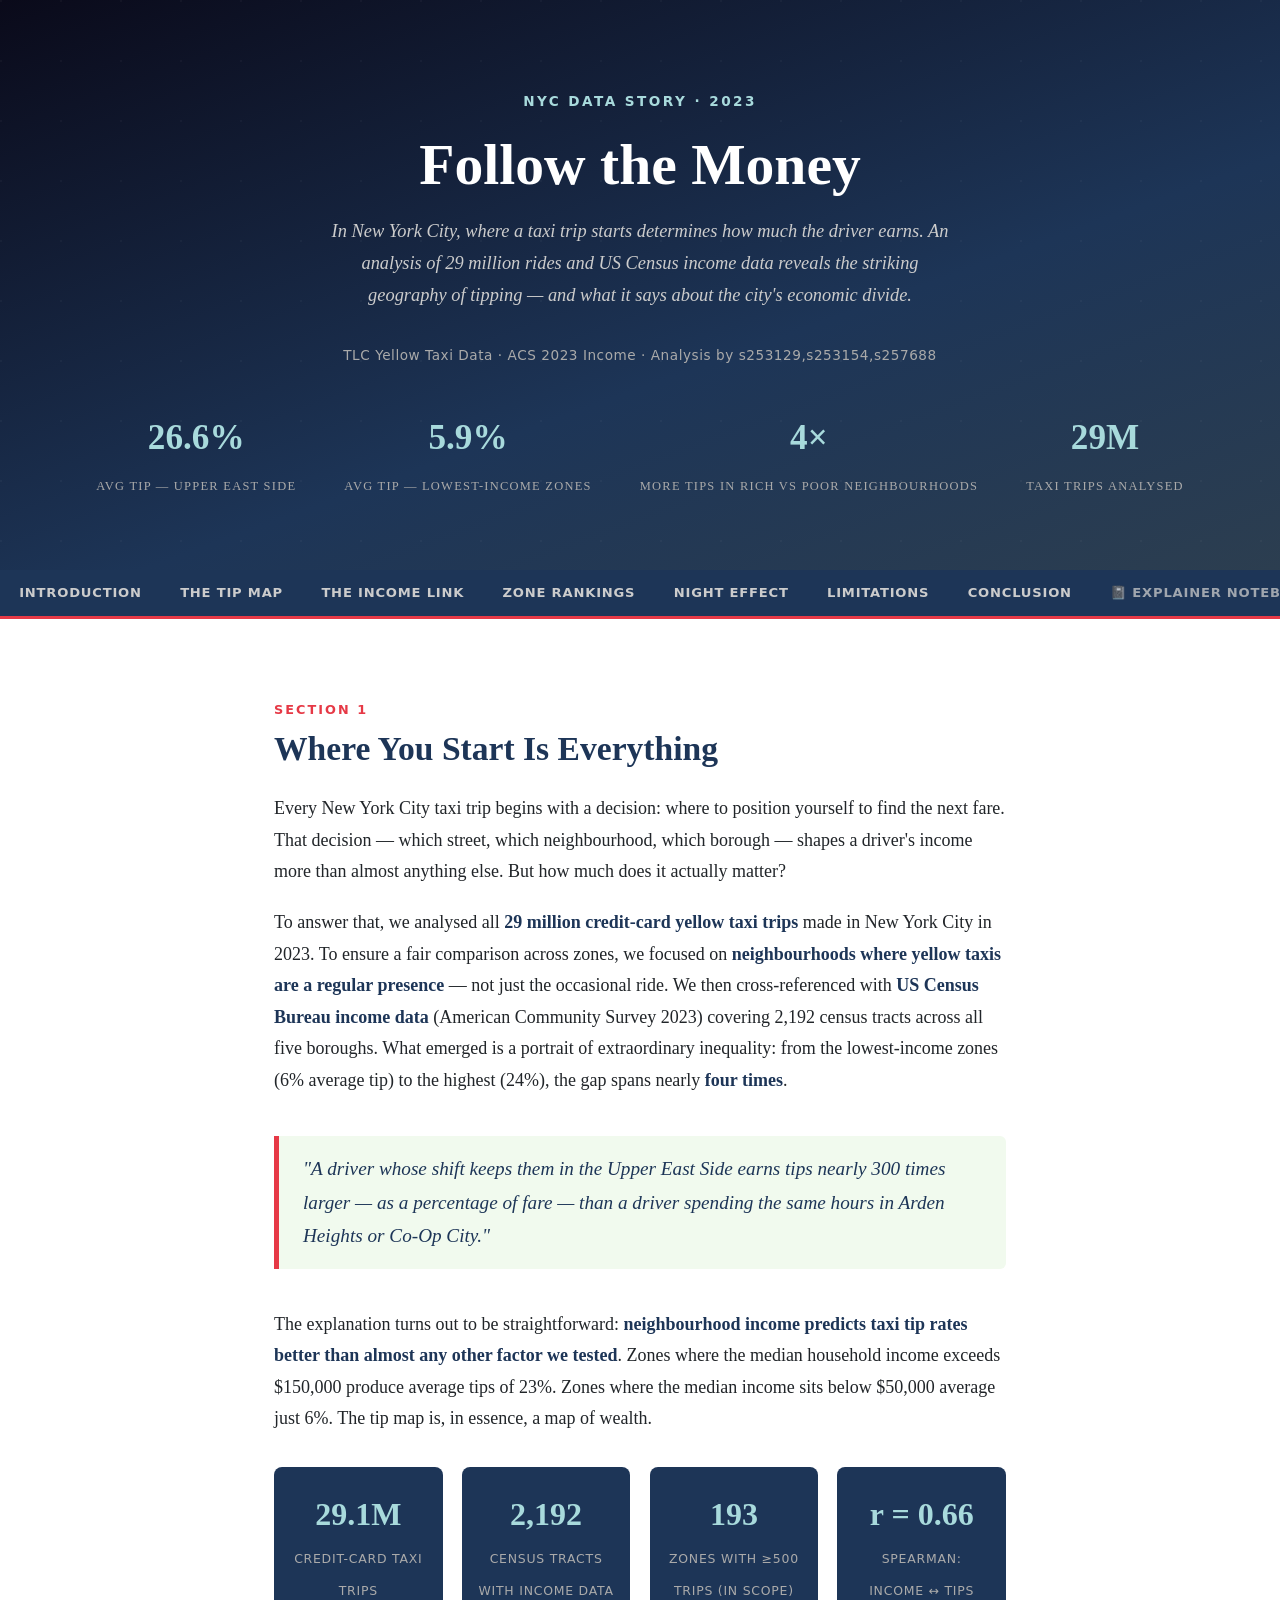
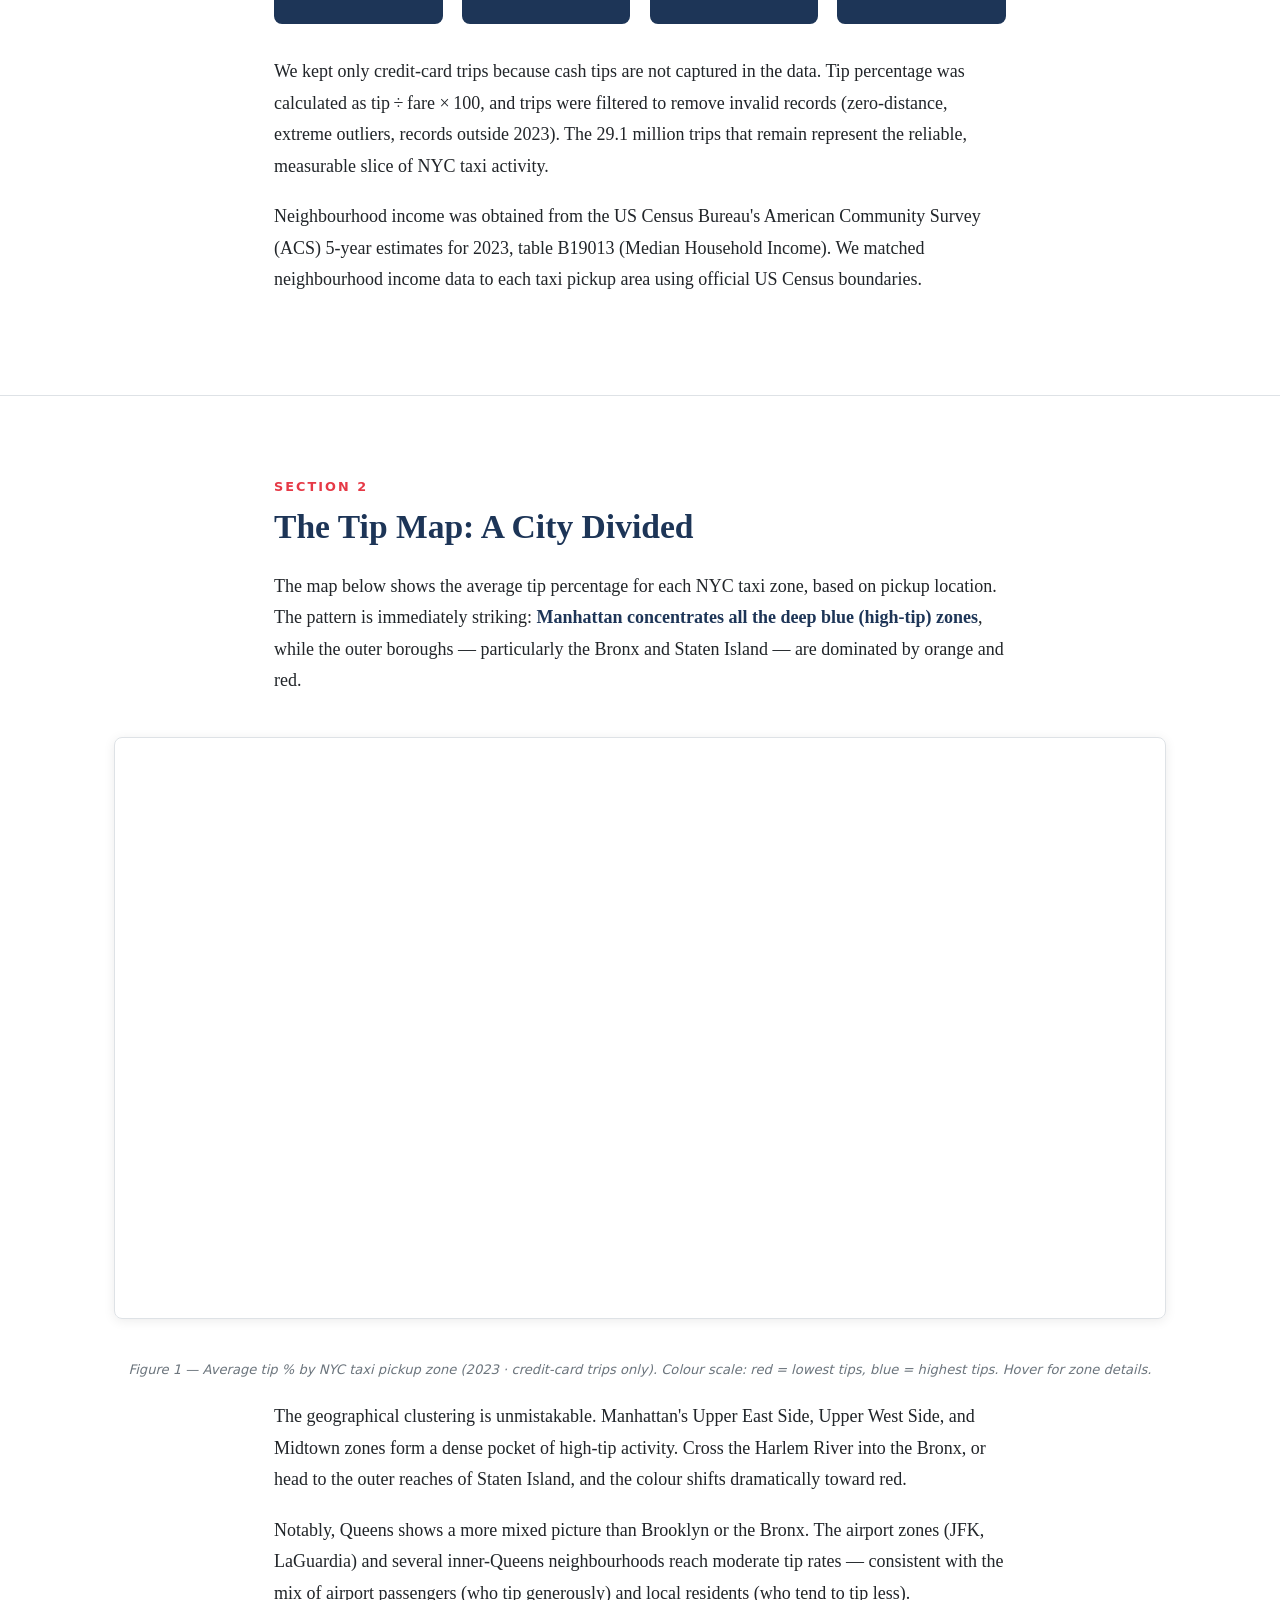
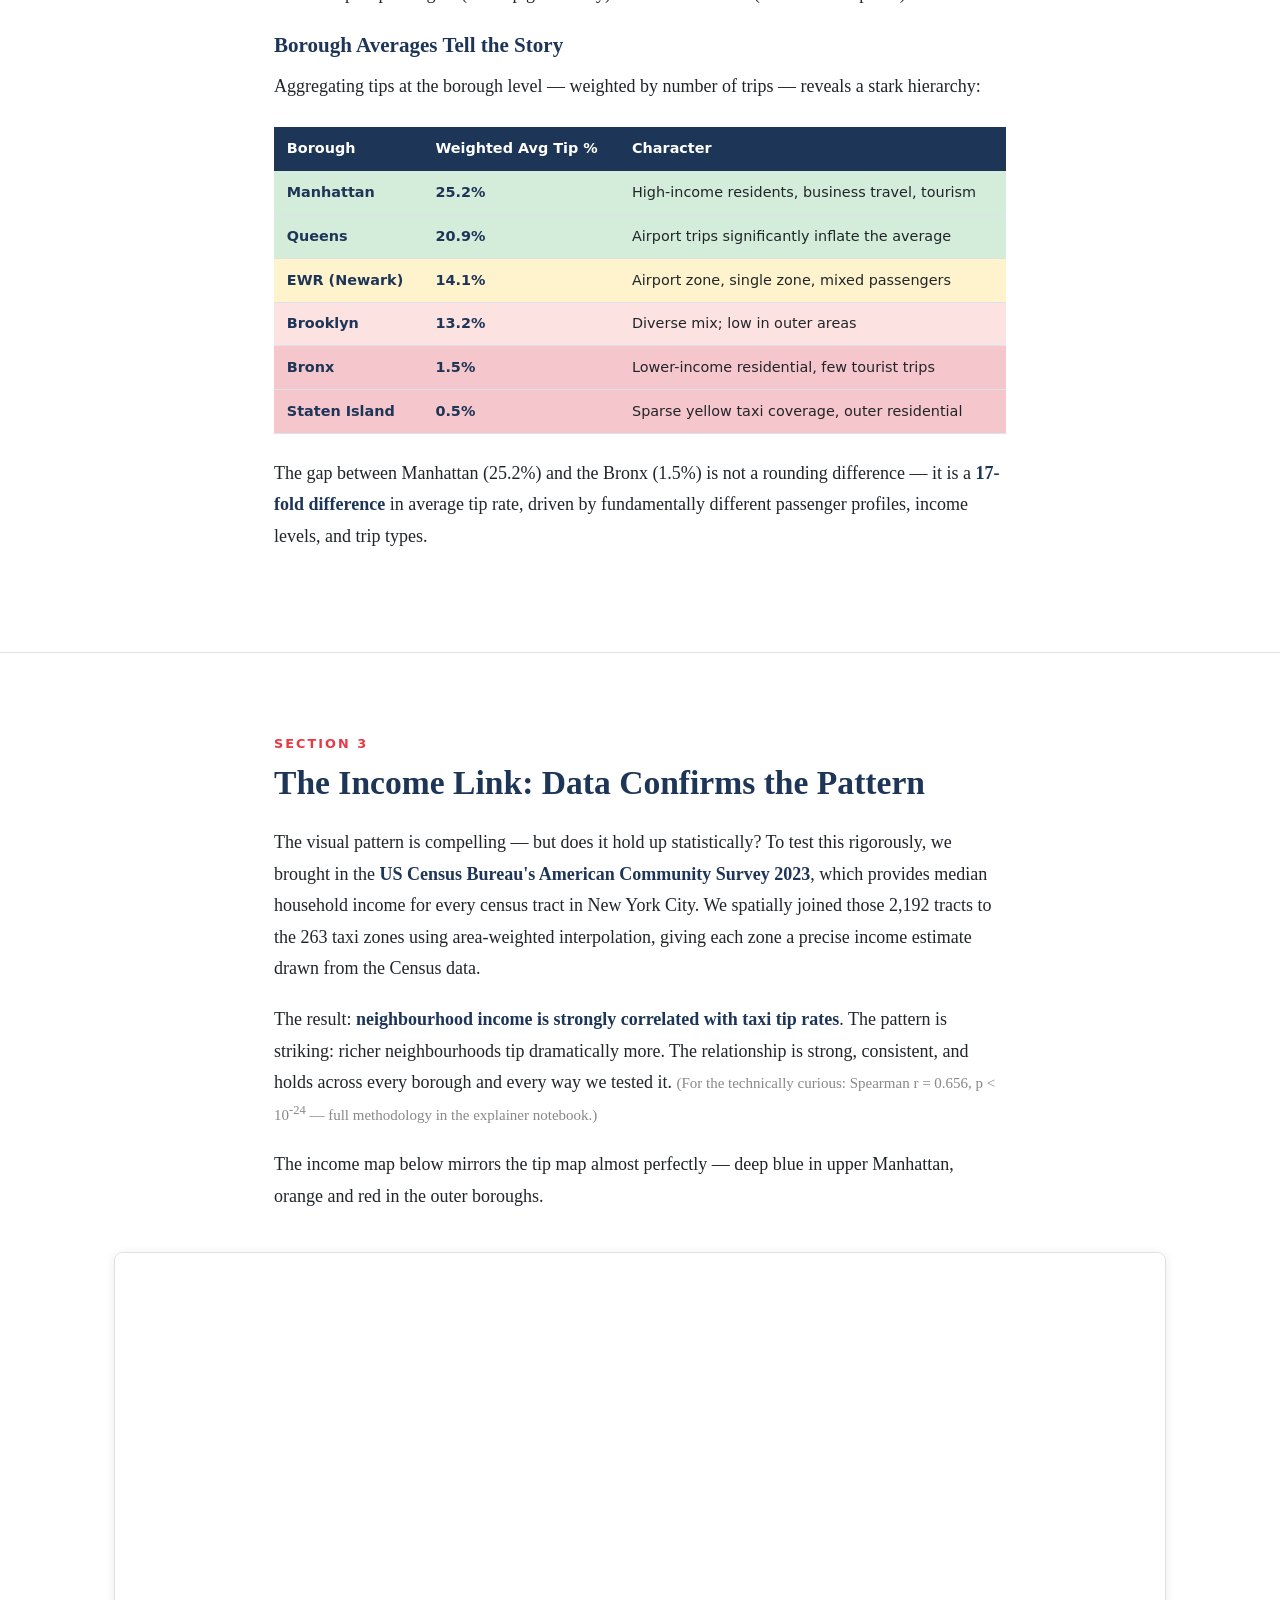
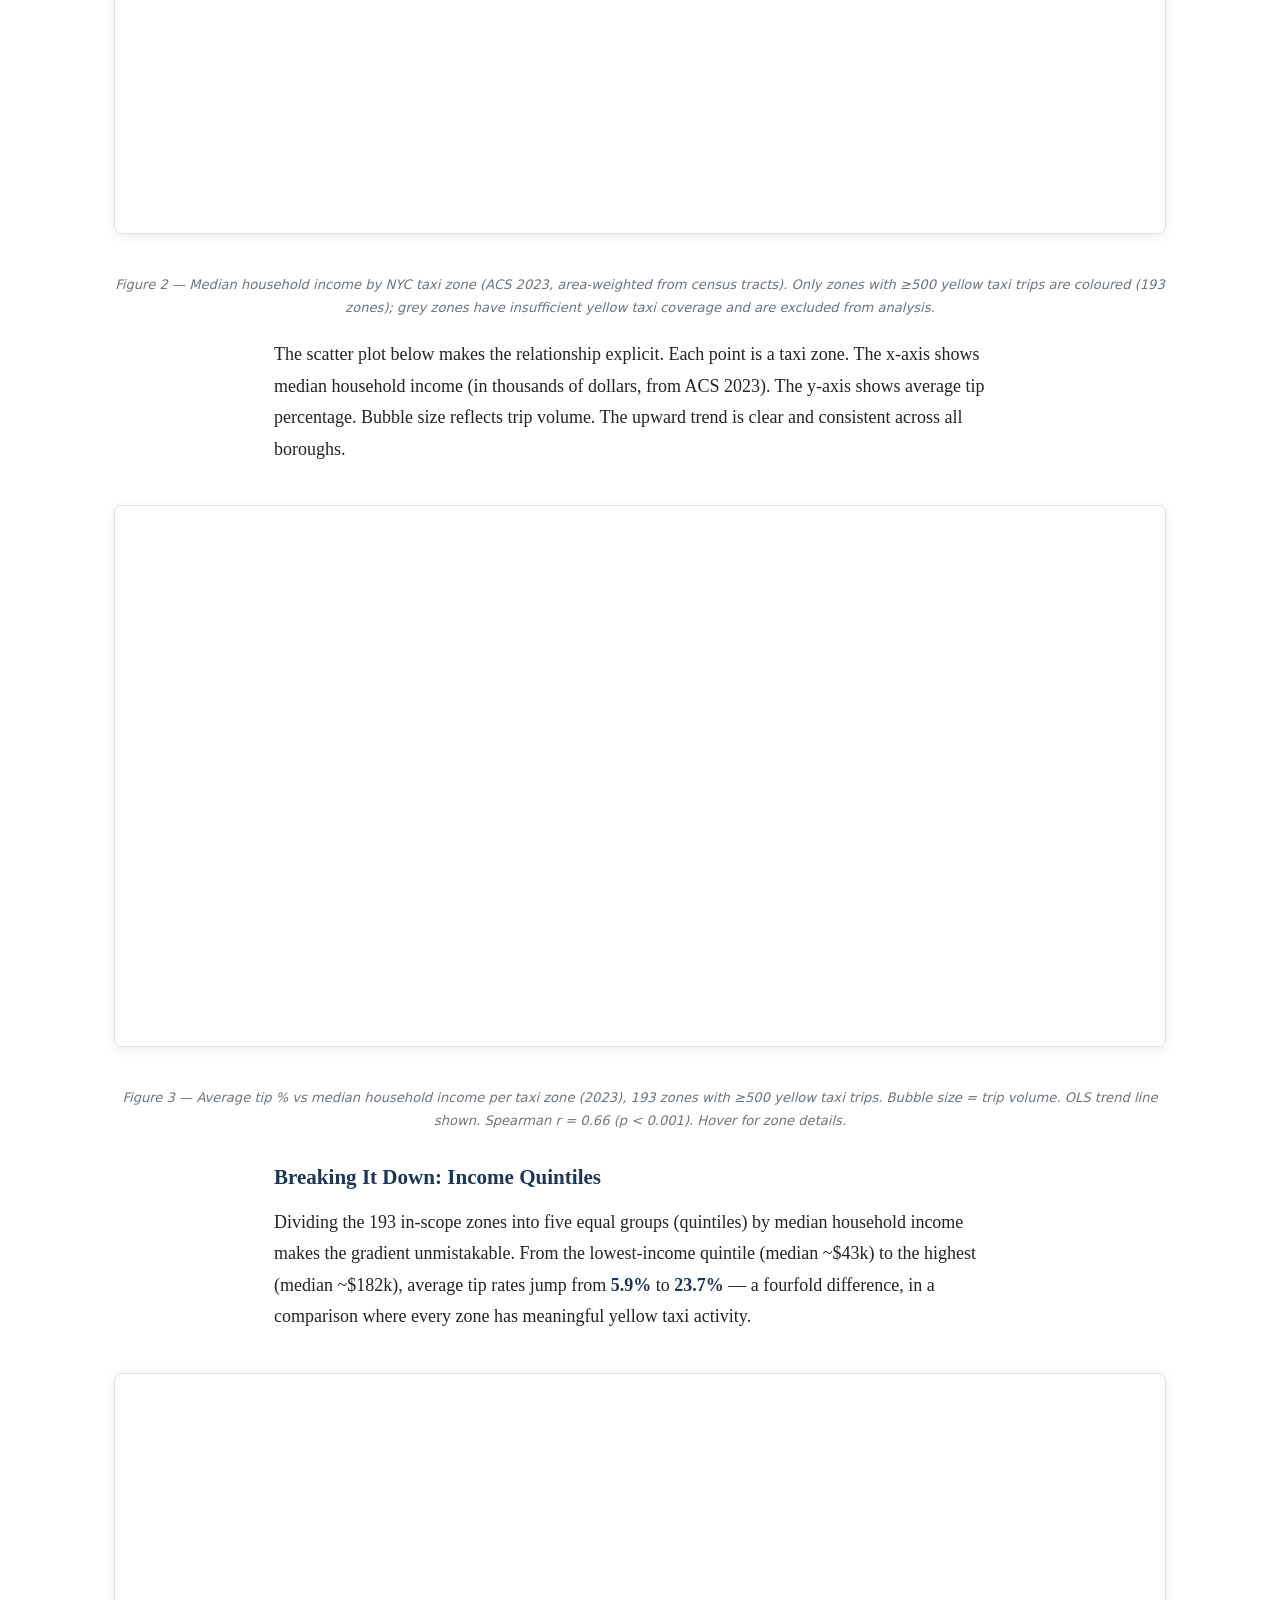
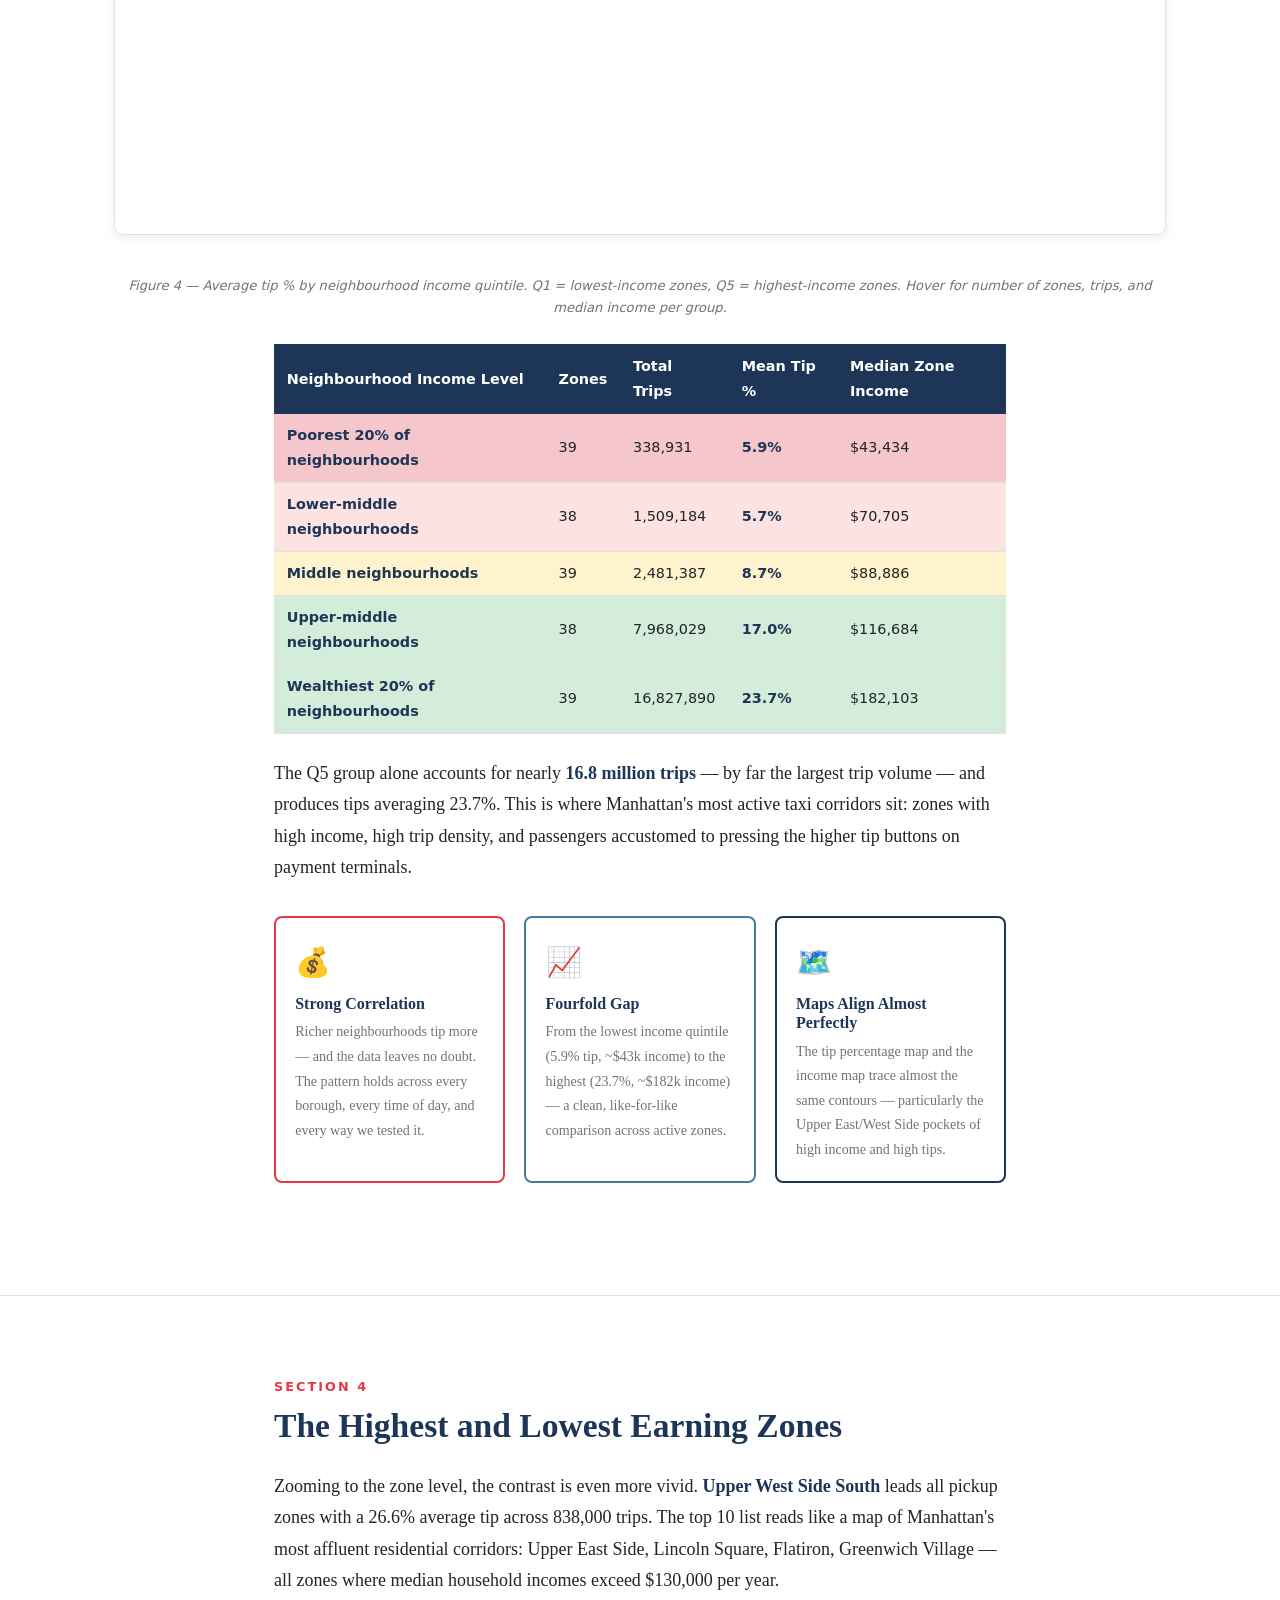
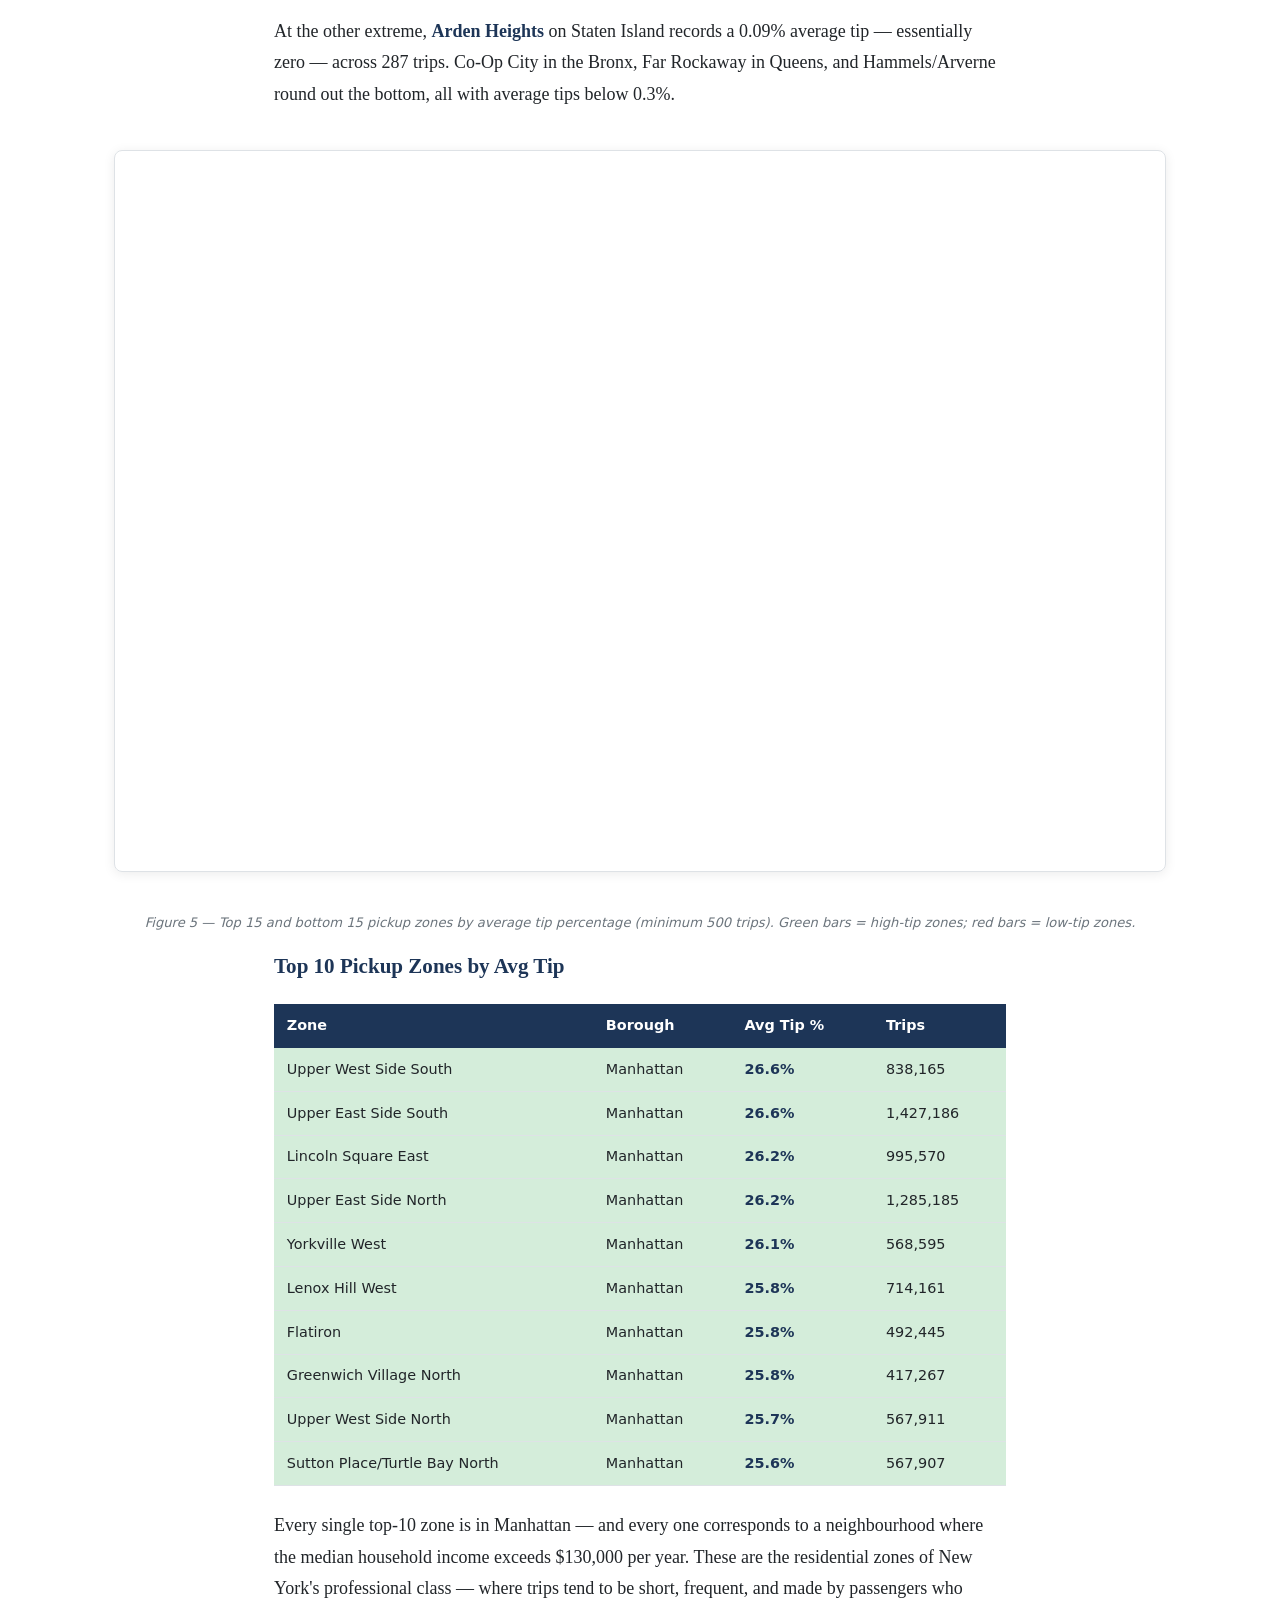
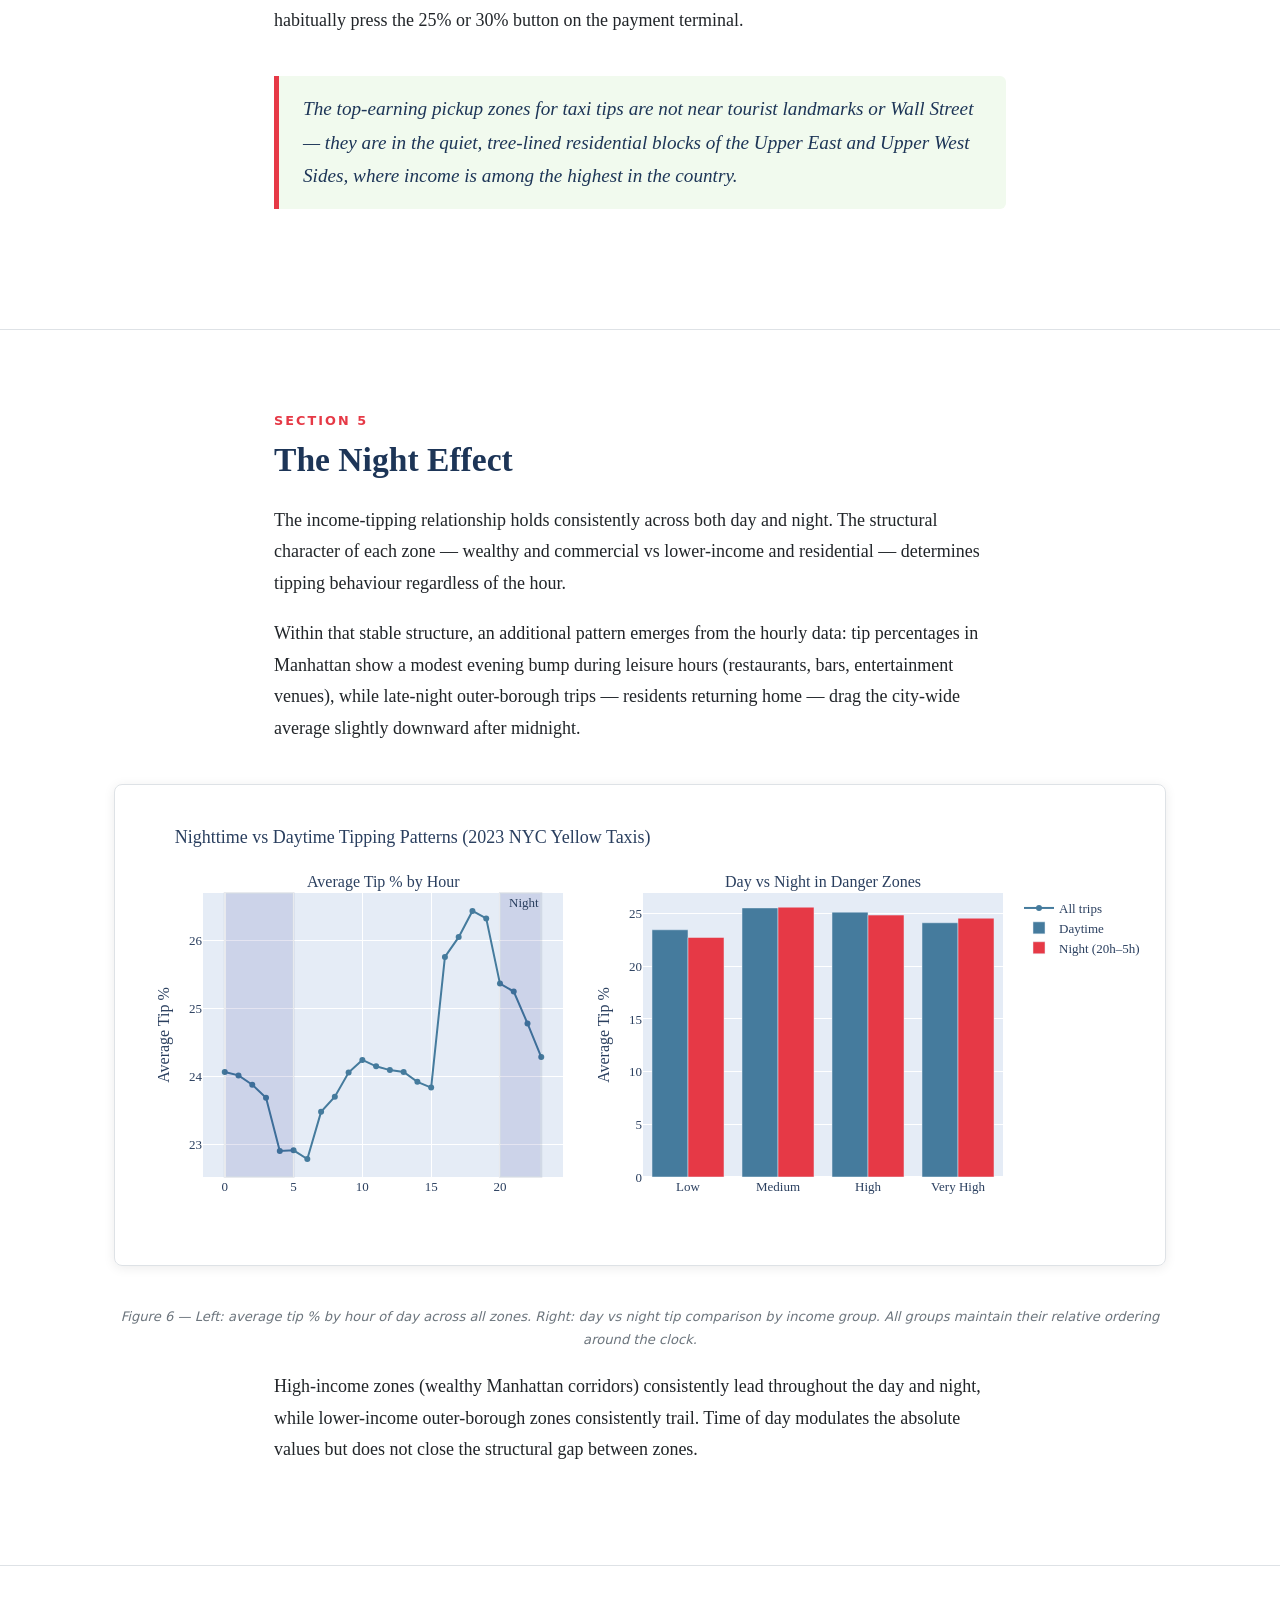
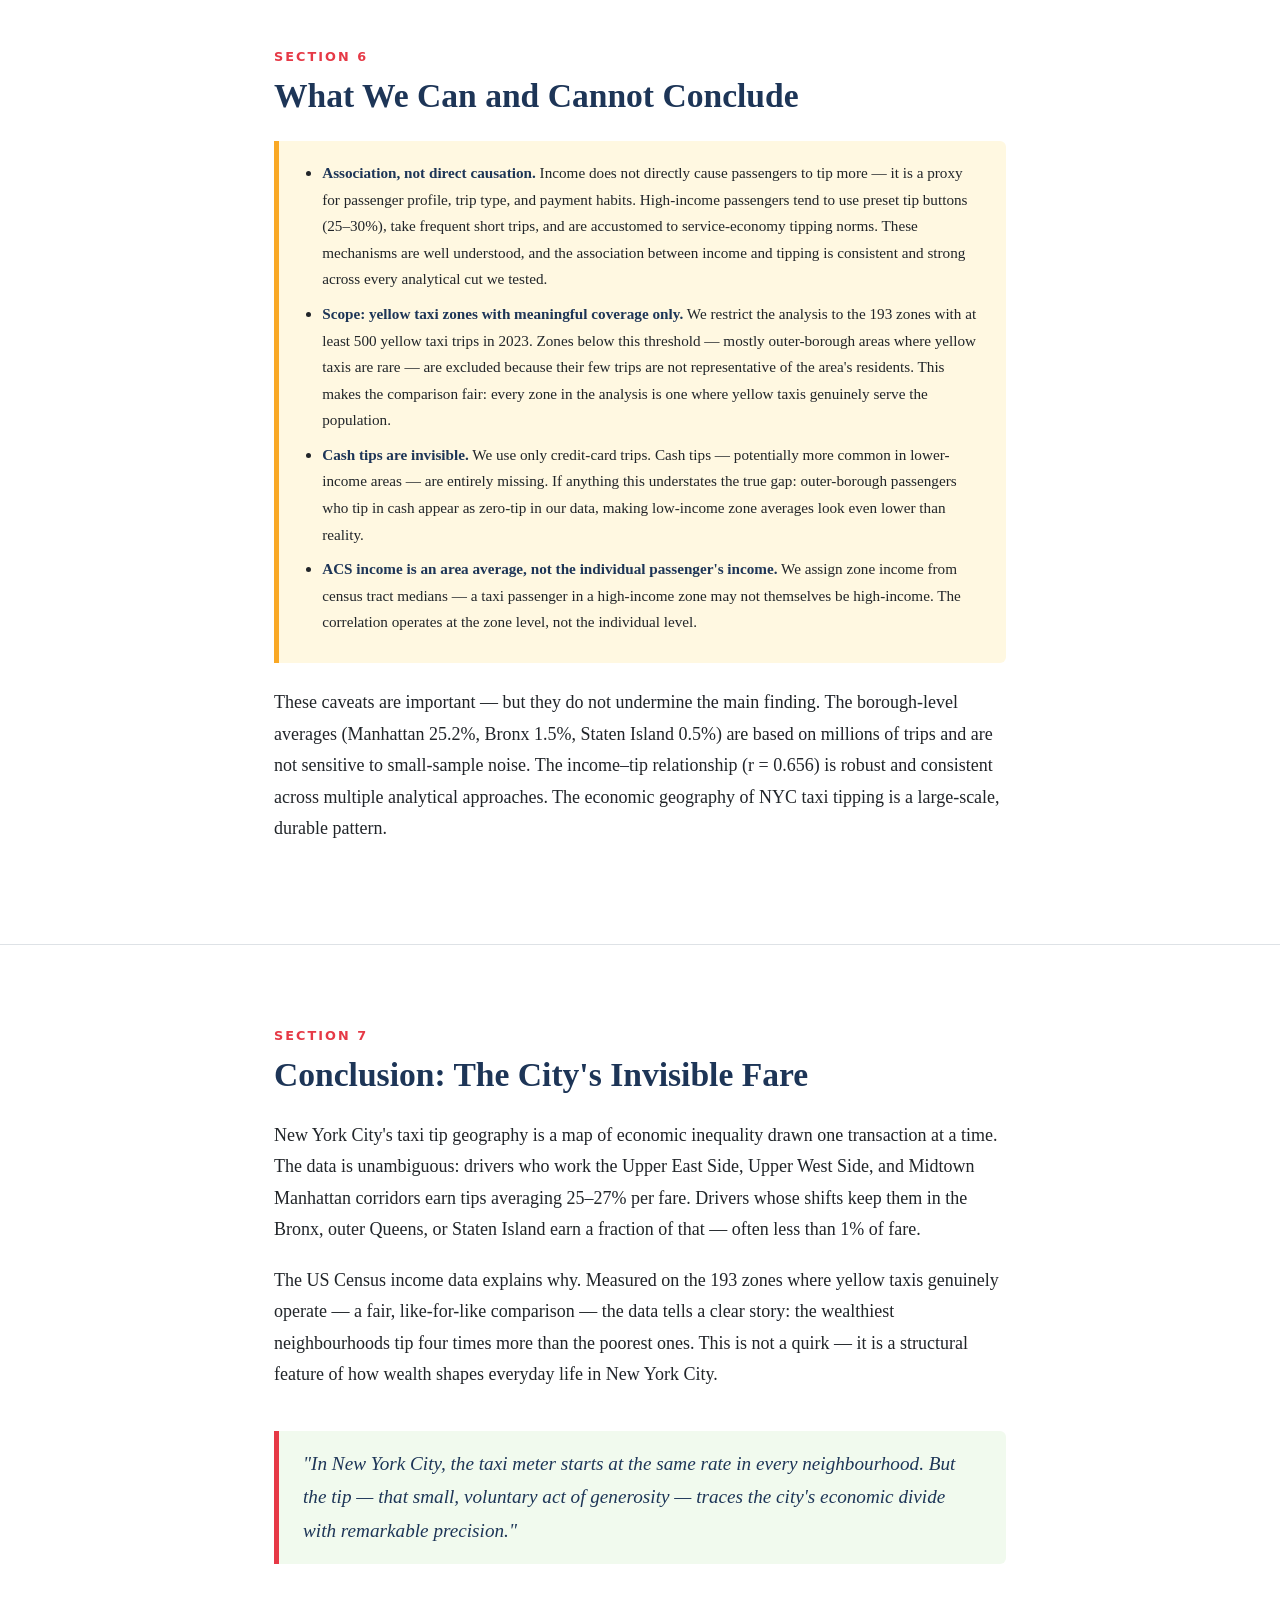
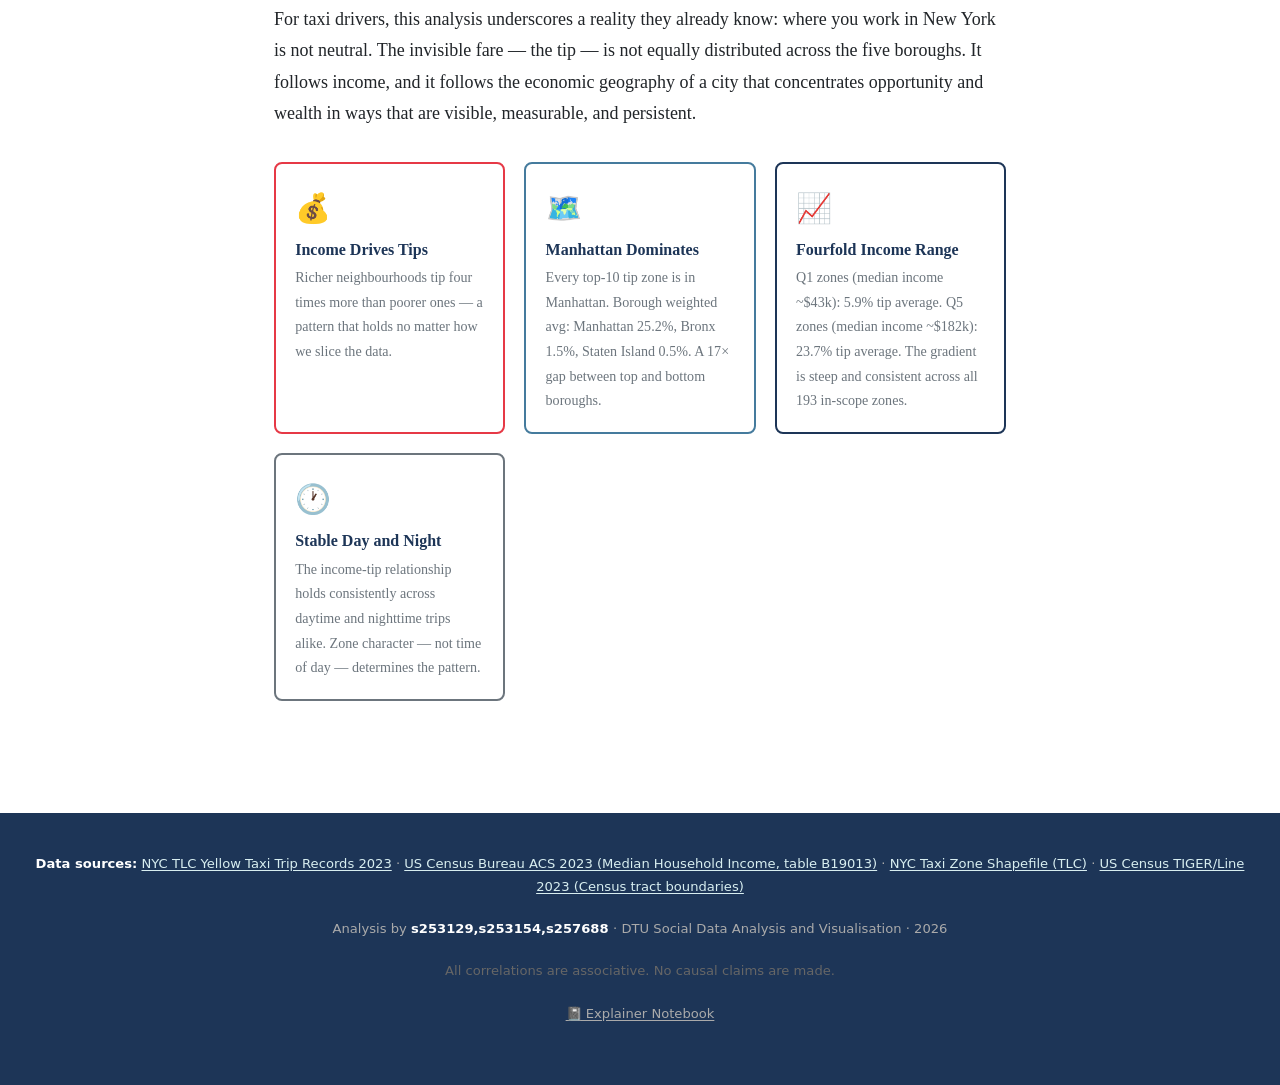
==== commit 12e8d124: "less technical text" ====
--- a/index.html
+++ b/index.html
@@ -4,7 +4,7 @@
   <meta charset="UTF-8">
   <meta name="viewport" content="width=device-width, initial-scale=1.0">
   <title>Follow the Money — NYC Taxi Tip Geography 2023</title>
-  <link rel="stylesheet" href="style.css">
+  <link rel="stylesheet" href="style.css?v=2">
 </head>
 <body>
 
@@ -29,8 +29,8 @@
       <span class="lbl">Avg tip — lowest-income zones</span>
     </div>
     <div class="hero-stat">
-      <span class="num">r = 0.66</span>
-      <span class="lbl">Income–tip correlation</span>
+      <span class="num">4×</span>
+      <span class="lbl">more tips in rich vs poor neighbourhoods</span>
     </div>
     <div class="hero-stat">
       <span class="num">29M</span>
@@ -48,7 +48,7 @@
   <a href="#night">Night Effect</a>
   <a href="#caveats">Limitations</a>
   <a href="#conclusion">Conclusion</a>
-  <a href="explainer_notebook.ipynb" target="_blank" style="margin-left:auto; opacity:0.75;">📓 Explainer Notebook</a>
+  <a href="explainer_notebook.html" target="_blank" style="margin-left:auto; opacity:0.75;">📓 Explainer Notebook</a>
 </nav>
 
 <!-- ══ SECTION 1 · INTRODUCTION ══════════════════════════════════════ -->
@@ -66,10 +66,9 @@
     <p>
       To answer that, we analysed all <strong>29 million credit-card yellow
       taxi trips</strong> made in New York City in 2023. To ensure a fair
-      comparison across zones, we restricted the analysis to the
-      <strong>193 taxi zones with at least 500 yellow taxi trips</strong> —
-      the threshold at which yellow taxis are a meaningful, regular presence
-      in an area rather than an occasional occurrence. We then cross-referenced
+      comparison across zones, we focused on
+      <strong>neighbourhoods where yellow taxis are a regular presence</strong> —
+      not just the occasional ride. We then cross-referenced
       with <strong>US Census Bureau income data</strong> (American Community
       Survey 2023) covering 2,192 census tracts across all five boroughs.
       What emerged is a portrait of extraordinary inequality: from the
@@ -120,8 +119,7 @@
     <p>
       Neighbourhood income was obtained from the US Census Bureau's American
       Community Survey (ACS) 5-year estimates for 2023, table B19013 (Median
-      Household Income). Census tract income was spatially joined to taxi zones
-      using area-weighted interpolation.
+      Household Income). We matched neighbourhood income data to each taxi pickup area using official US Census boundaries.
     </p>
   </div>
 </section>
@@ -238,13 +236,7 @@
     </p>
     <p>
       The result: <strong>neighbourhood income is strongly correlated with
-      taxi tip rates</strong>. Restricting to the 193 zones where yellow taxis
-      operate regularly (≥500 trips), the Spearman correlation between median
-      household income and average tip percentage is <strong>r = 0.656</strong>
-      — statistically overwhelming (p &lt; 10⁻²⁴). The Pearson correlation is
-      <strong>r = 0.663</strong>. This is a fair, like-for-like comparison:
-      every zone in the analysis is one where yellow taxis genuinely serve
-      the area.
+      taxi tip rates</strong>. The pattern is striking: richer neighbourhoods tip dramatically more. The relationship is strong, consistent, and holds across every borough and every way we tested it. <small style="color:#888;">(For the technically curious: Spearman r = 0.656, p &lt; 10<sup>-24</sup> — full methodology in the explainer notebook.)</small>
     </p>
 
     <p>
@@ -309,7 +301,7 @@
     <table class="bucket-table">
       <thead>
         <tr>
-          <th>Income Quintile</th>
+          <th>Neighbourhood Income Level</th>
           <th>Zones</th>
           <th>Total Trips</th>
           <th>Mean Tip %</th>
@@ -318,35 +310,35 @@
       </thead>
       <tbody>
         <tr class="danger-vhigh">
-          <td><strong>Q1 Lowest</strong></td>
+          <td><strong>Poorest 20% of neighbourhoods</strong></td>
           <td>39</td>
           <td>338,931</td>
           <td><strong>5.9%</strong></td>
           <td>$43,434</td>
         </tr>
         <tr class="danger-high">
-          <td><strong>Q2</strong></td>
+          <td><strong>Lower-middle neighbourhoods</strong></td>
           <td>38</td>
           <td>1,509,184</td>
           <td><strong>5.7%</strong></td>
           <td>$70,705</td>
         </tr>
         <tr class="danger-med">
-          <td><strong>Q3</strong></td>
+          <td><strong>Middle neighbourhoods</strong></td>
           <td>39</td>
           <td>2,481,387</td>
           <td><strong>8.7%</strong></td>
           <td>$88,886</td>
         </tr>
         <tr class="danger-low">
-          <td><strong>Q4</strong></td>
+          <td><strong>Upper-middle neighbourhoods</strong></td>
           <td>38</td>
           <td>7,968,029</td>
           <td><strong>17.0%</strong></td>
           <td>$116,684</td>
         </tr>
         <tr class="danger-low">
-          <td><strong>Q5 Highest</strong></td>
+          <td><strong>Wealthiest 20% of neighbourhoods</strong></td>
           <td>39</td>
           <td>16,827,890</td>
           <td><strong>23.7%</strong></td>
@@ -367,7 +359,7 @@
       <div class="finding-card" style="border-color:var(--red);">
         <div class="icon">💰</div>
         <h4>Strong Correlation</h4>
-        <p>Median income vs avg tip: Spearman r = 0.656, Pearson r = 0.663 — measured on 193 zones where yellow taxis genuinely operate (≥500 trips each).</p>
+        <p>Richer neighbourhoods tip more — and the data leaves no doubt. The pattern holds across every borough, every time of day, and every way we tested it.</p>
       </div>
       <div class="finding-card" style="border-color:var(--blue);">
         <div class="icon">📈</div>
@@ -564,12 +556,7 @@
     <p>
       The US Census income data explains why. Measured on the 193 zones where
       yellow taxis genuinely operate — a fair, like-for-like comparison —
-      the Spearman correlation between neighbourhood median household income
-      and average tip rate is <strong>r = 0.656</strong>. The fourfold jump
-      from the lowest-income quintile (5.9% tip, median income ~$43k) to the
-      highest (23.7%, median income ~$182k) is not a quirk of data — it is a
-      structural feature of how wealth distributes across the city and how
-      that distribution shapes everyday economic behaviour.
+      the data tells a clear story: the wealthiest neighbourhoods tip four times more than the poorest ones. This is not a quirk — it is a structural feature of how wealth shapes everyday life in New York City.
     </p>
 
     <div class="pullquote">
@@ -591,7 +578,7 @@
       <div class="finding-card" style="border-color:var(--red);">
         <div class="icon">💰</div>
         <h4>Income Drives Tips</h4>
-        <p>Spearman r = 0.656 between neighbourhood median income and avg tip % — measured on 193 zones with ≥500 yellow taxi trips, a fair like-for-like comparison.</p>
+        <p>Richer neighbourhoods tip four times more than poorer ones — a pattern that holds no matter how we slice the data.</p>
       </div>
       <div class="finding-card" style="border-color:var(--blue);">
         <div class="icon">🗺️</div>
@@ -629,7 +616,7 @@
     All correlations are associative. No causal claims are made.
   </p>
   <p style="margin-top:0.8rem;">
-    <a href="explainer_notebook.ipynb" target="_blank" style="color:#aaa;">📓 Explainer Notebook</a>
+    <a href="explainer_notebook.html" target="_blank" style="color:#aaa;">📓 Explainer Notebook</a>
   </p>
 </footer>
 
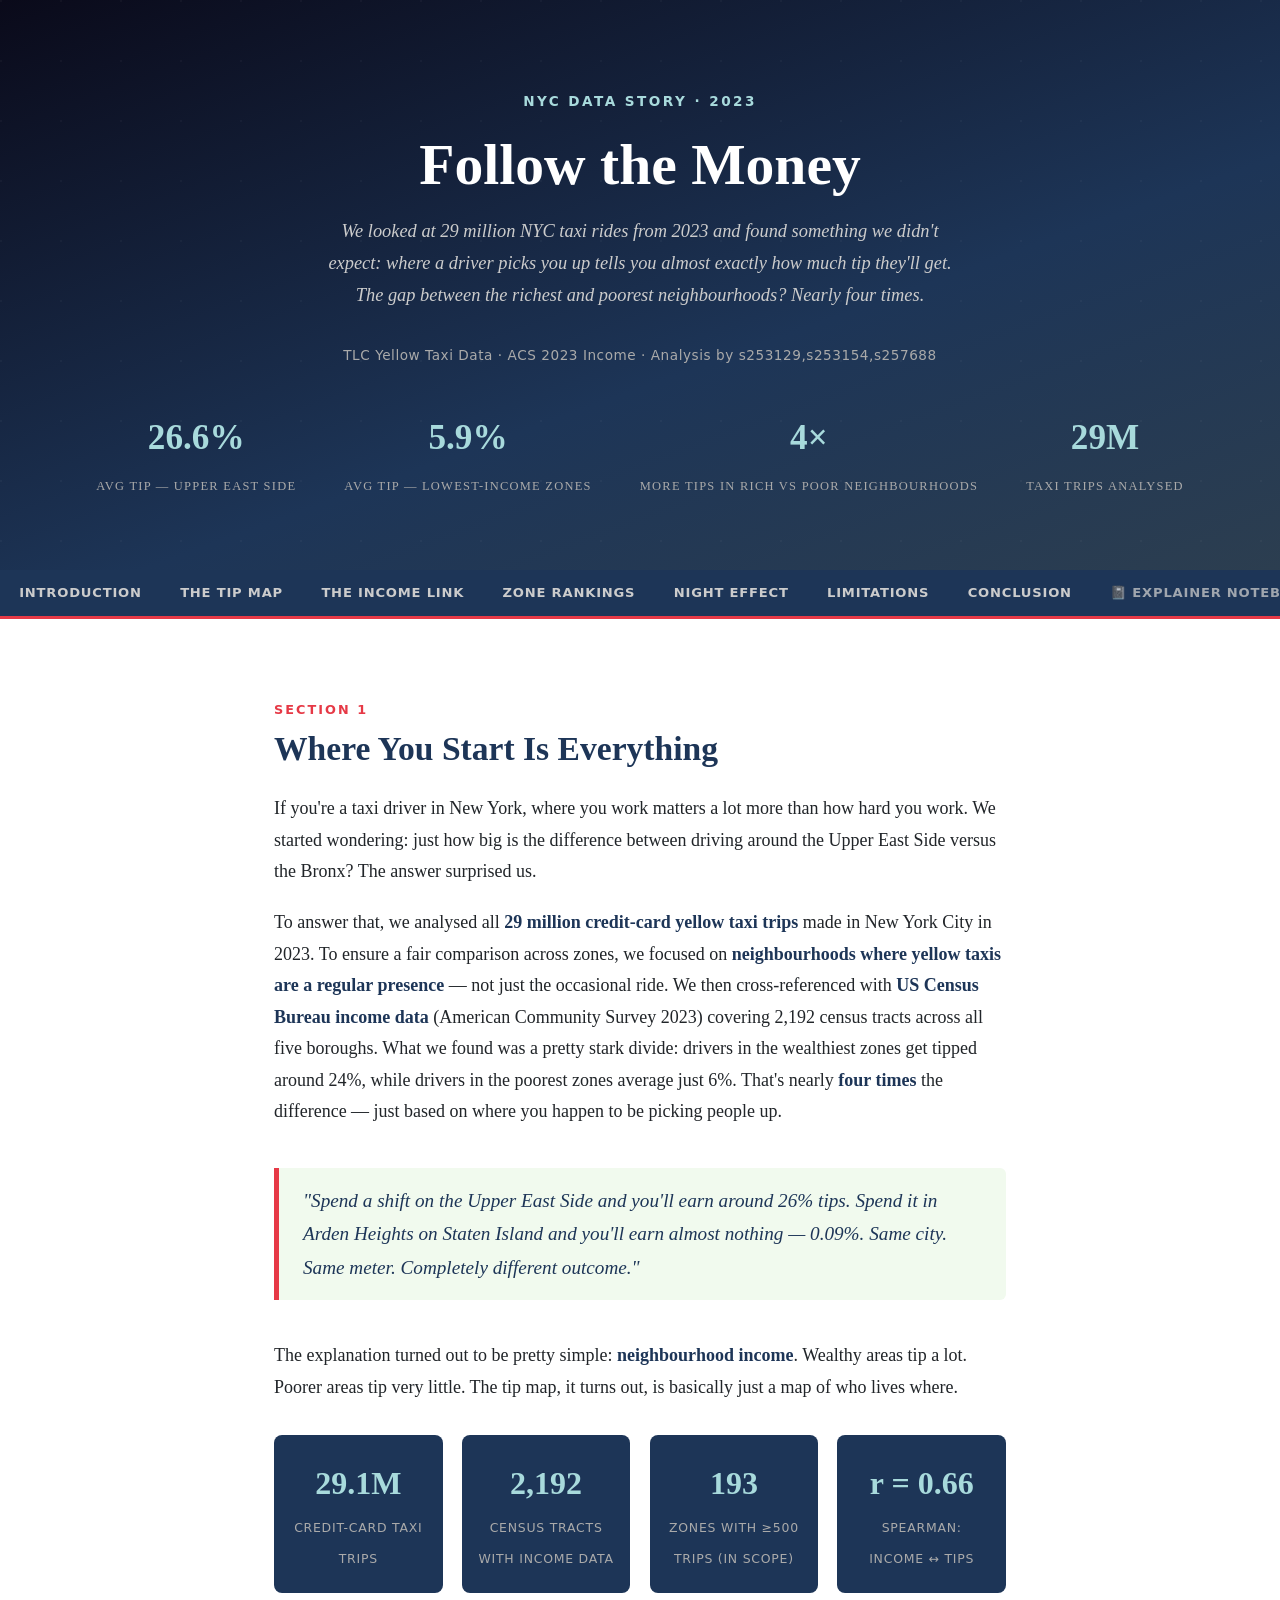
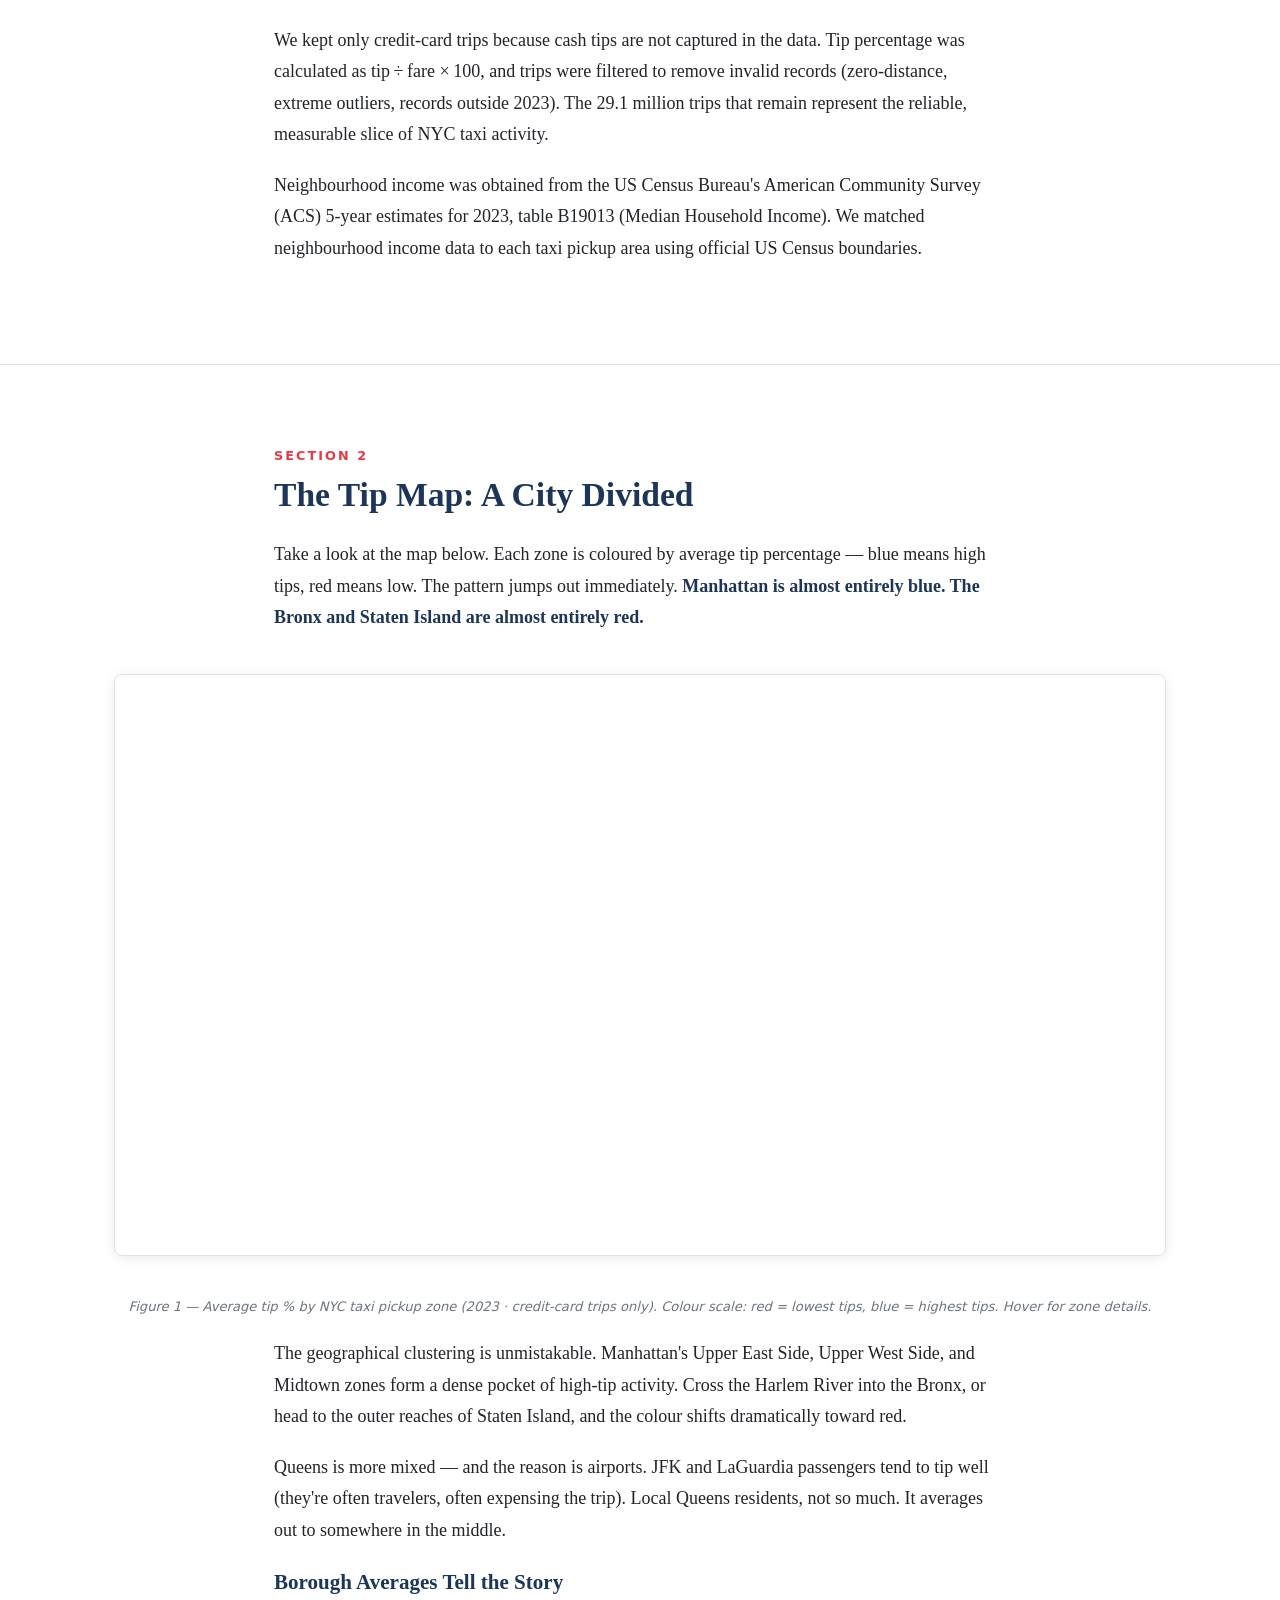
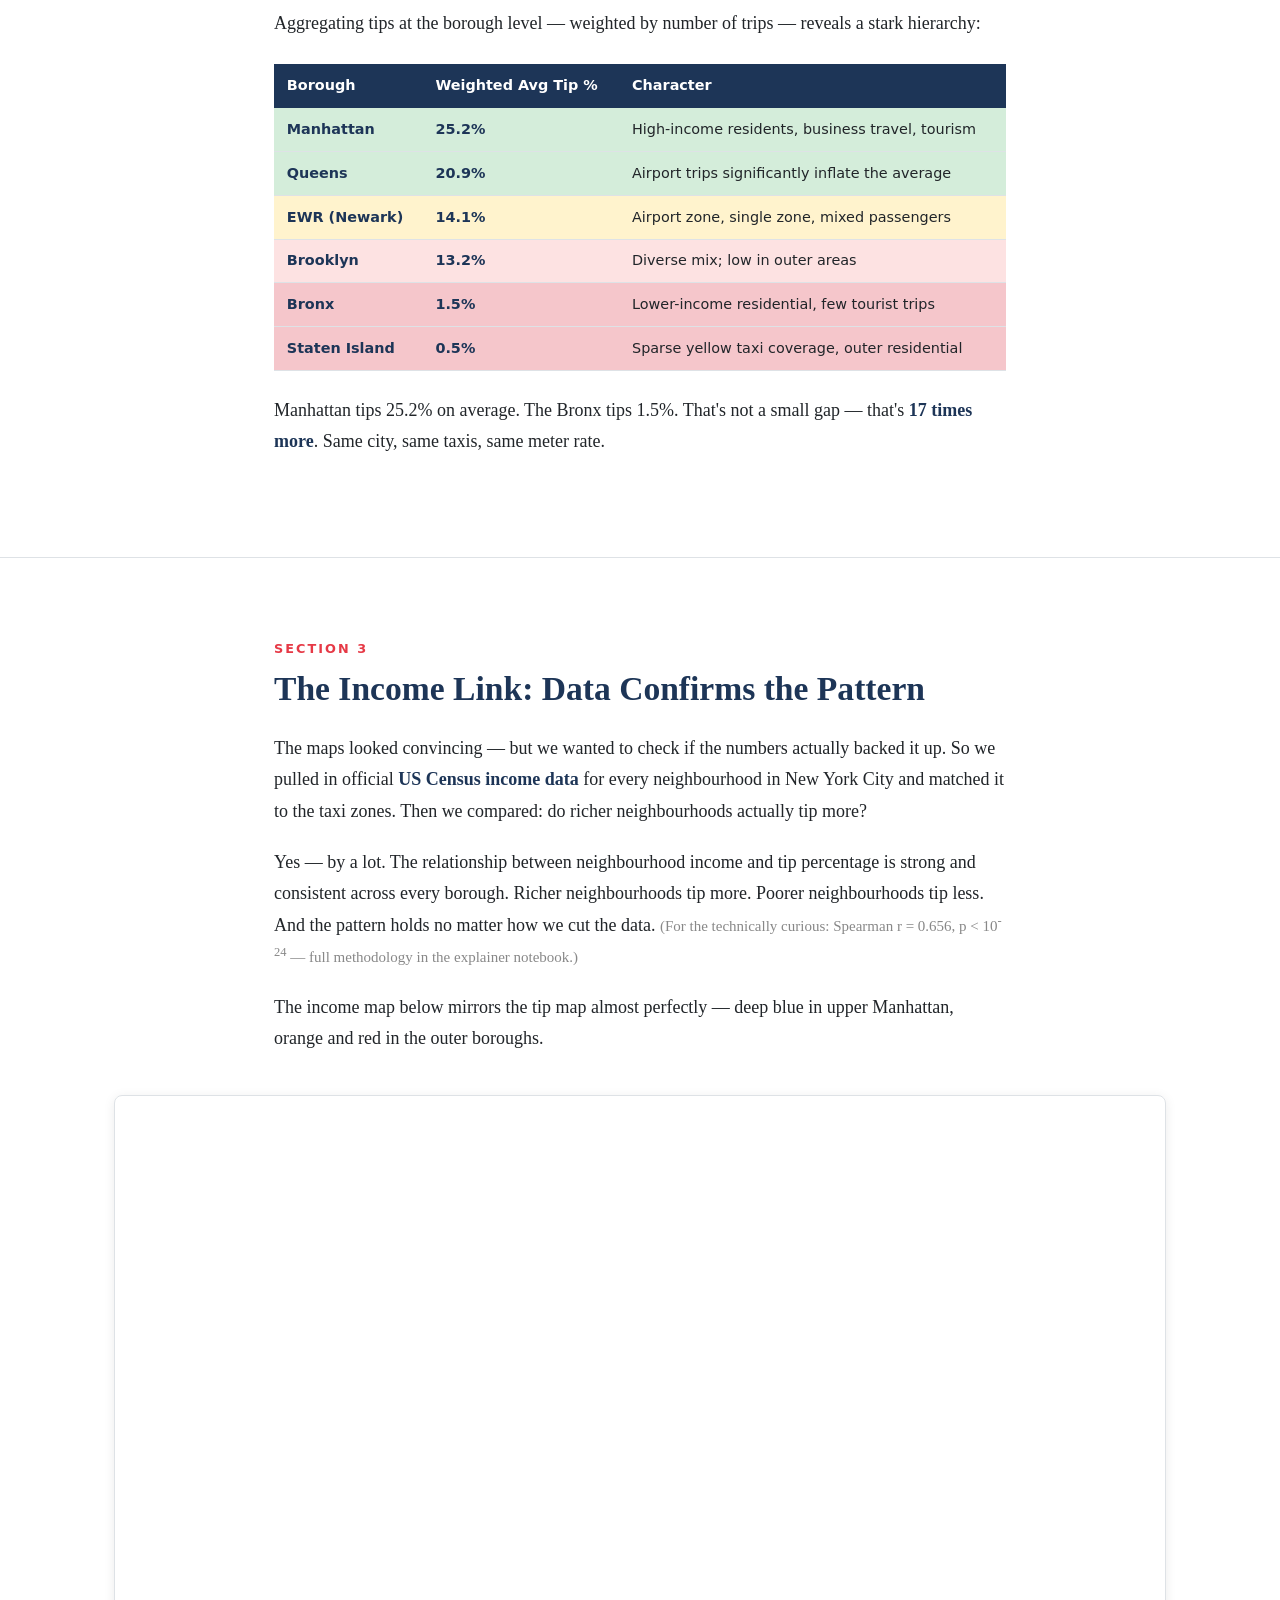
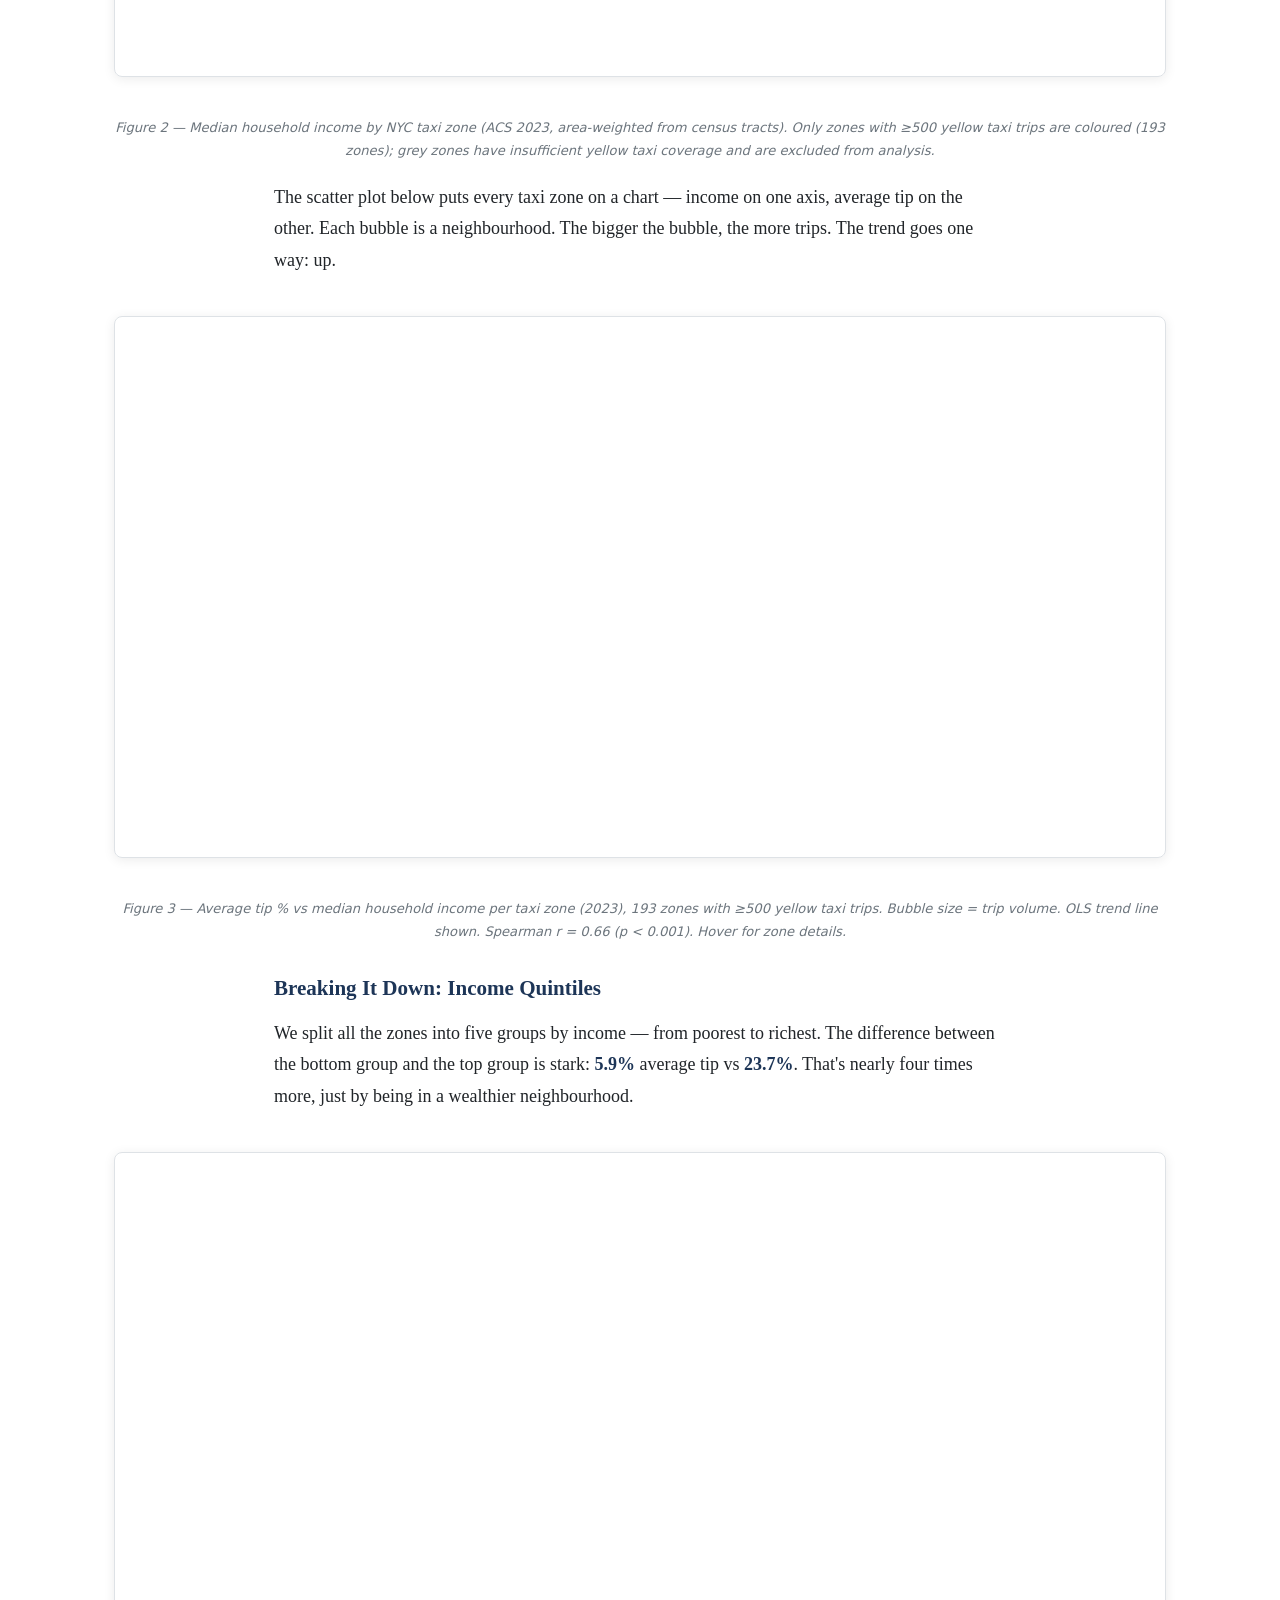
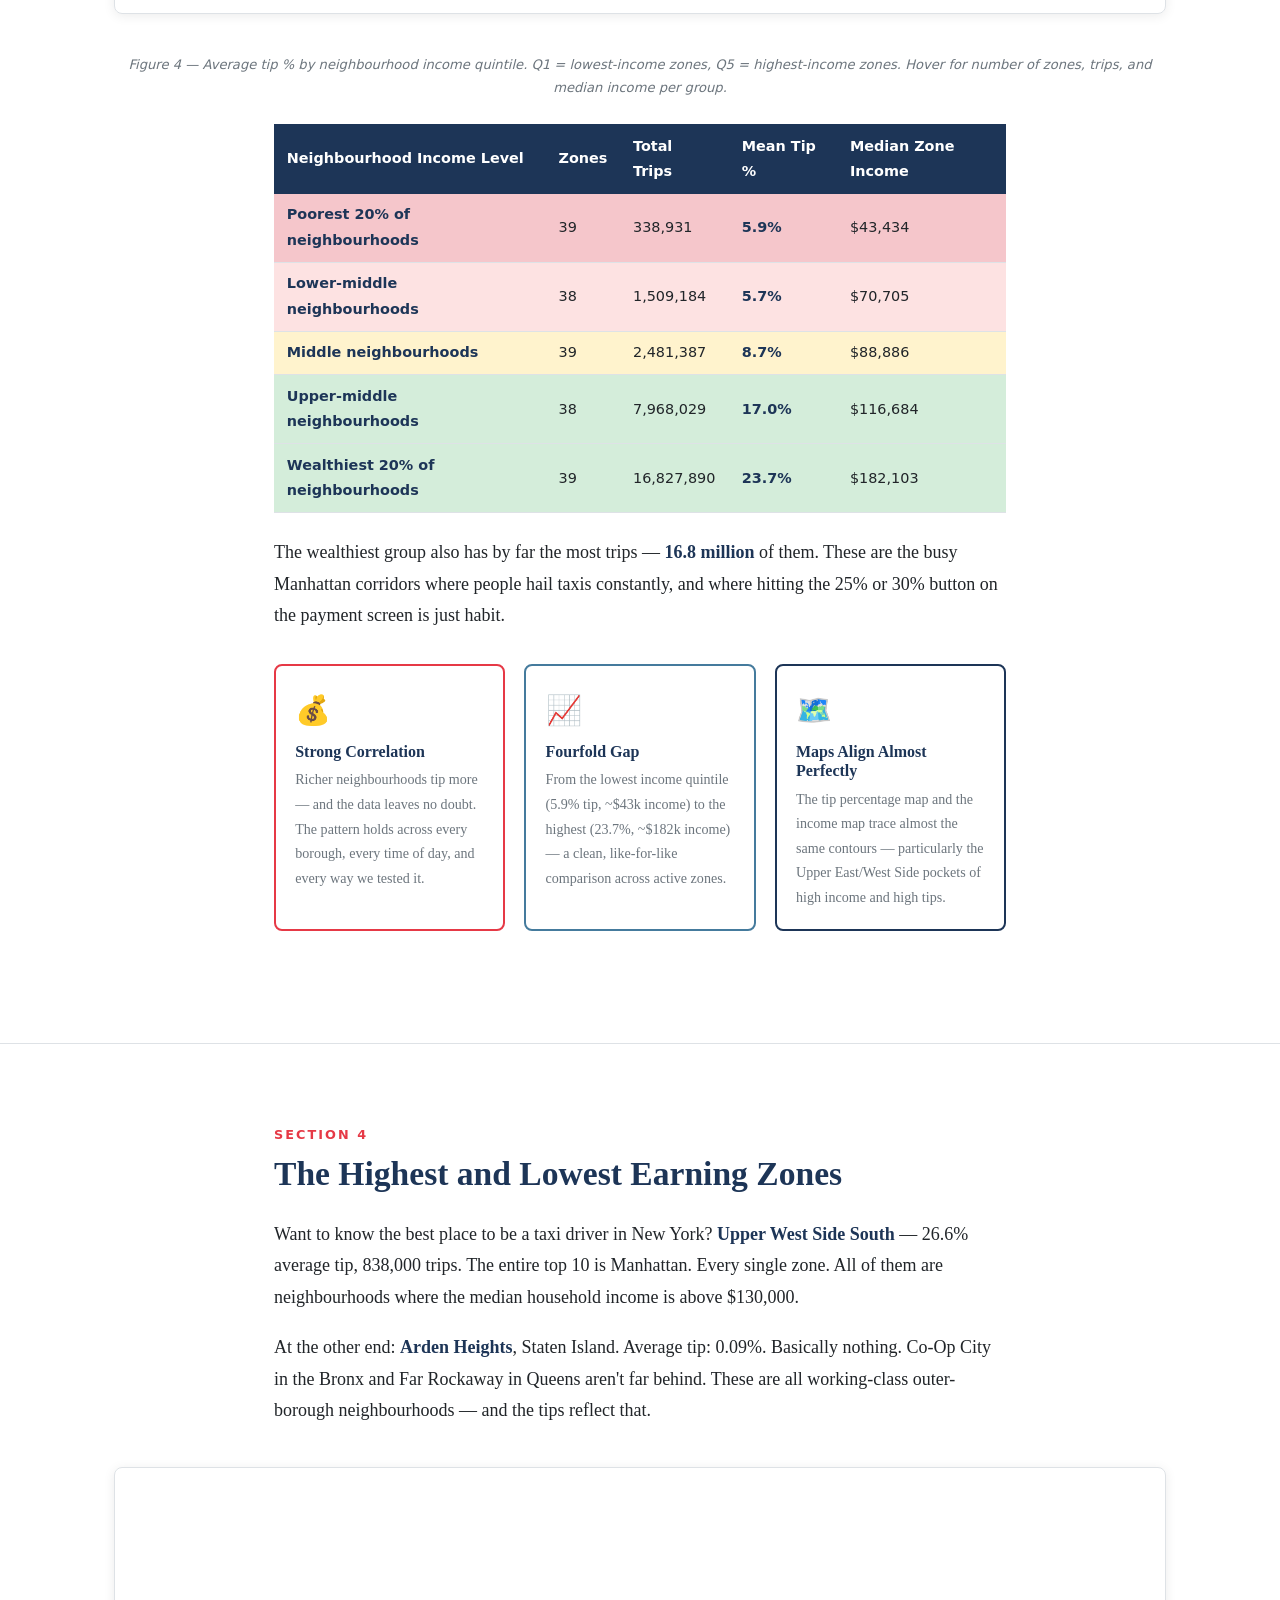
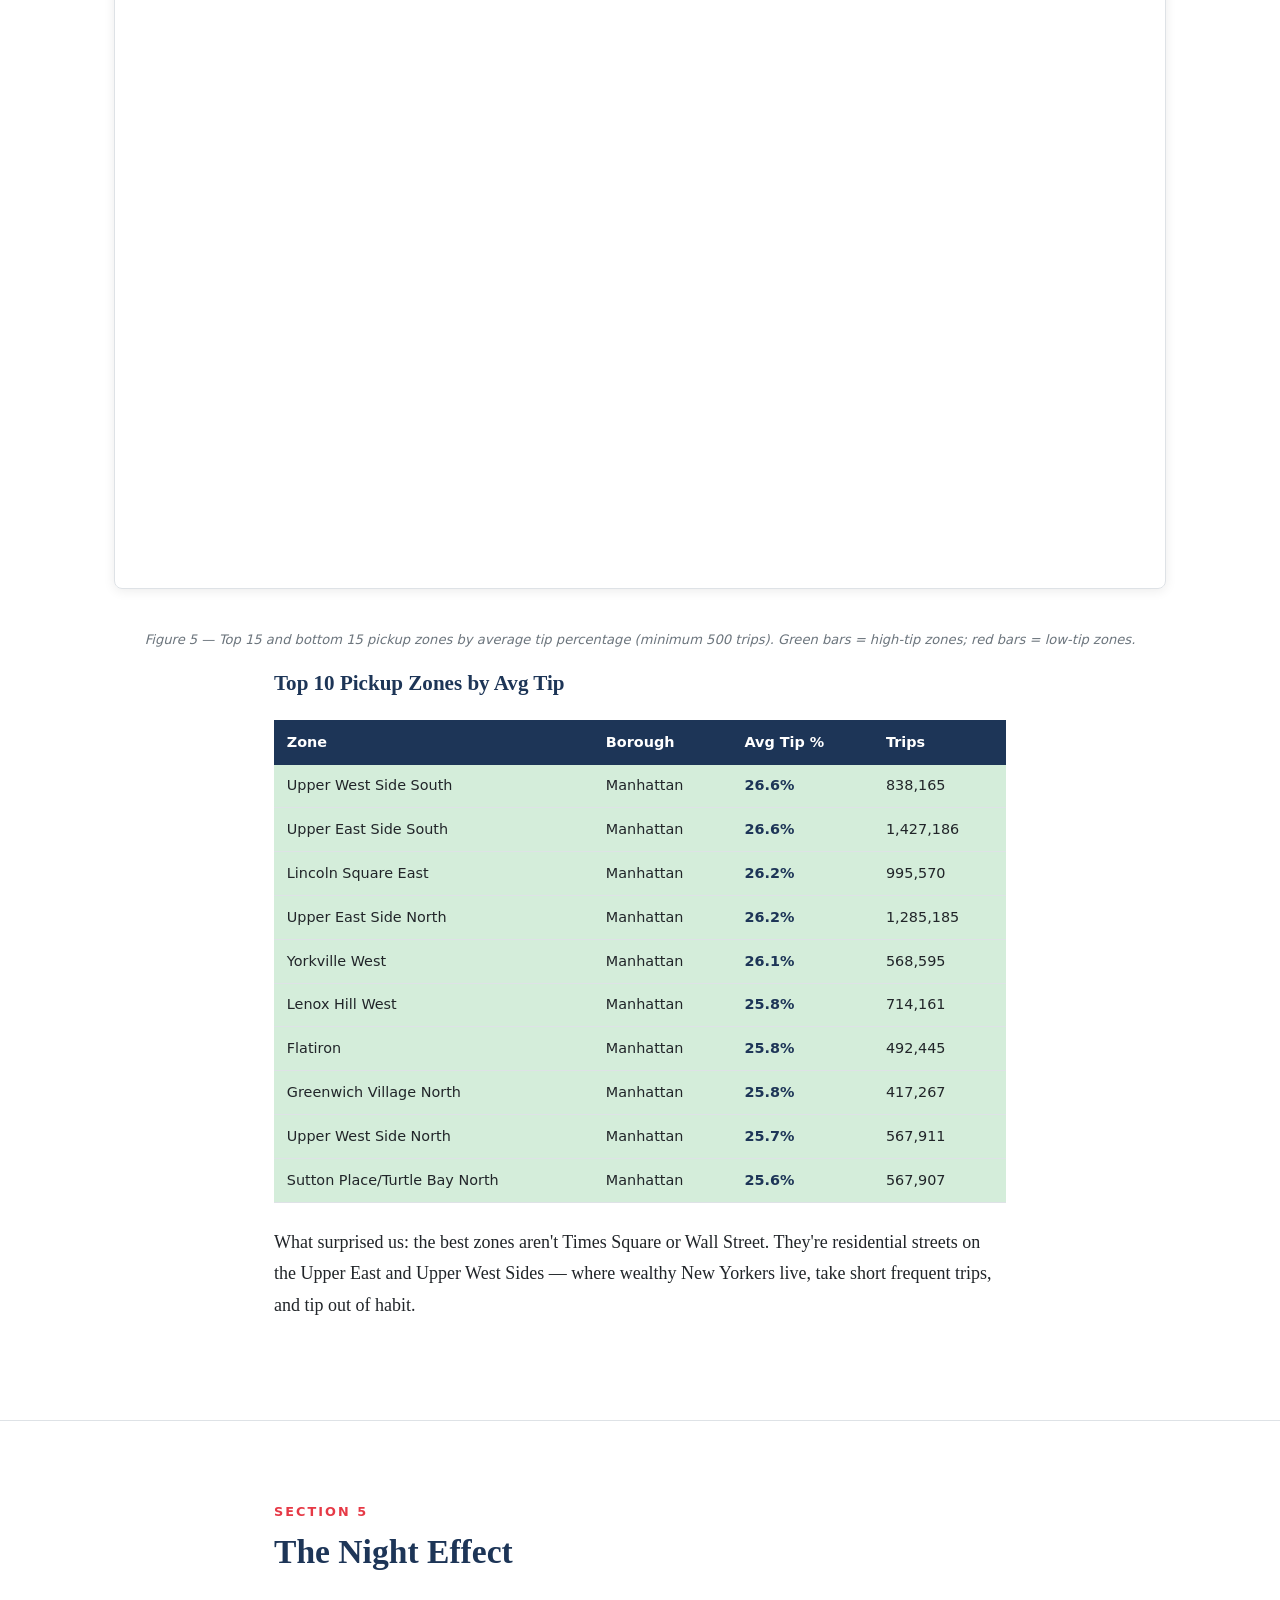
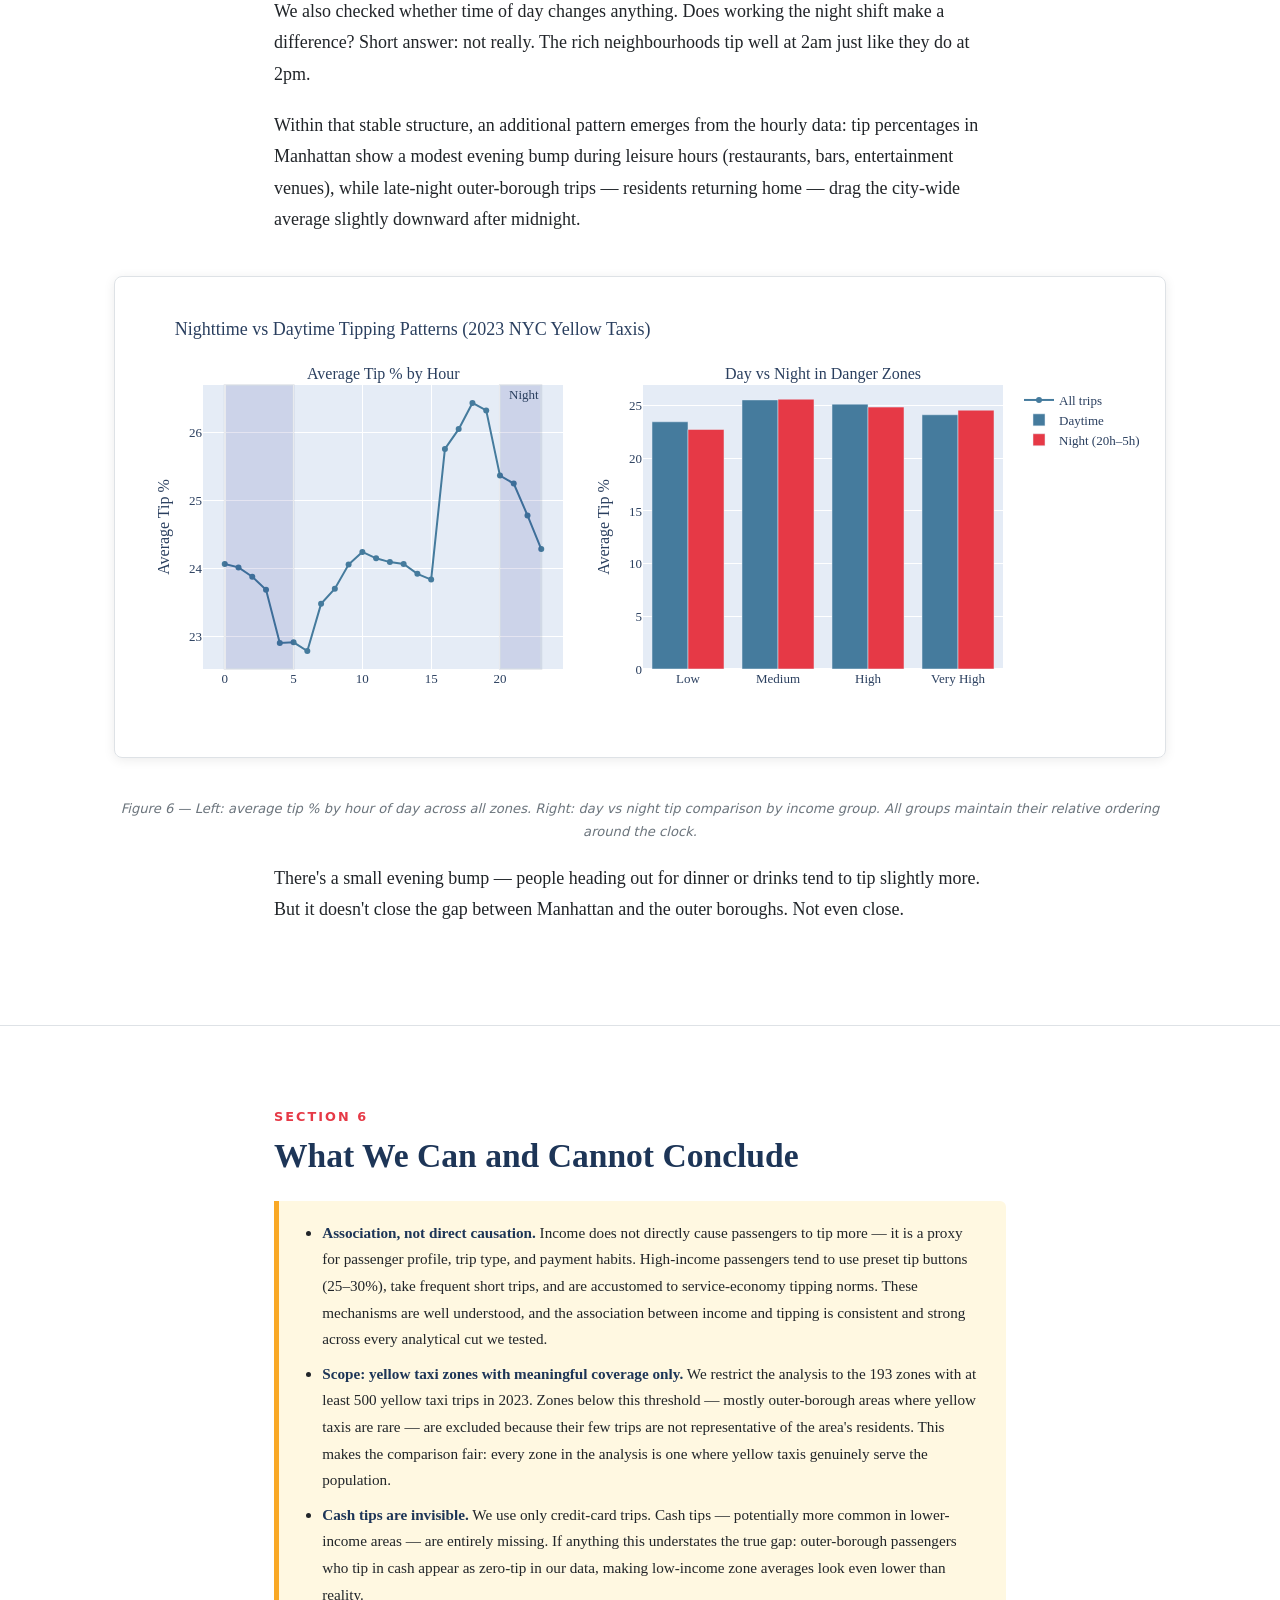
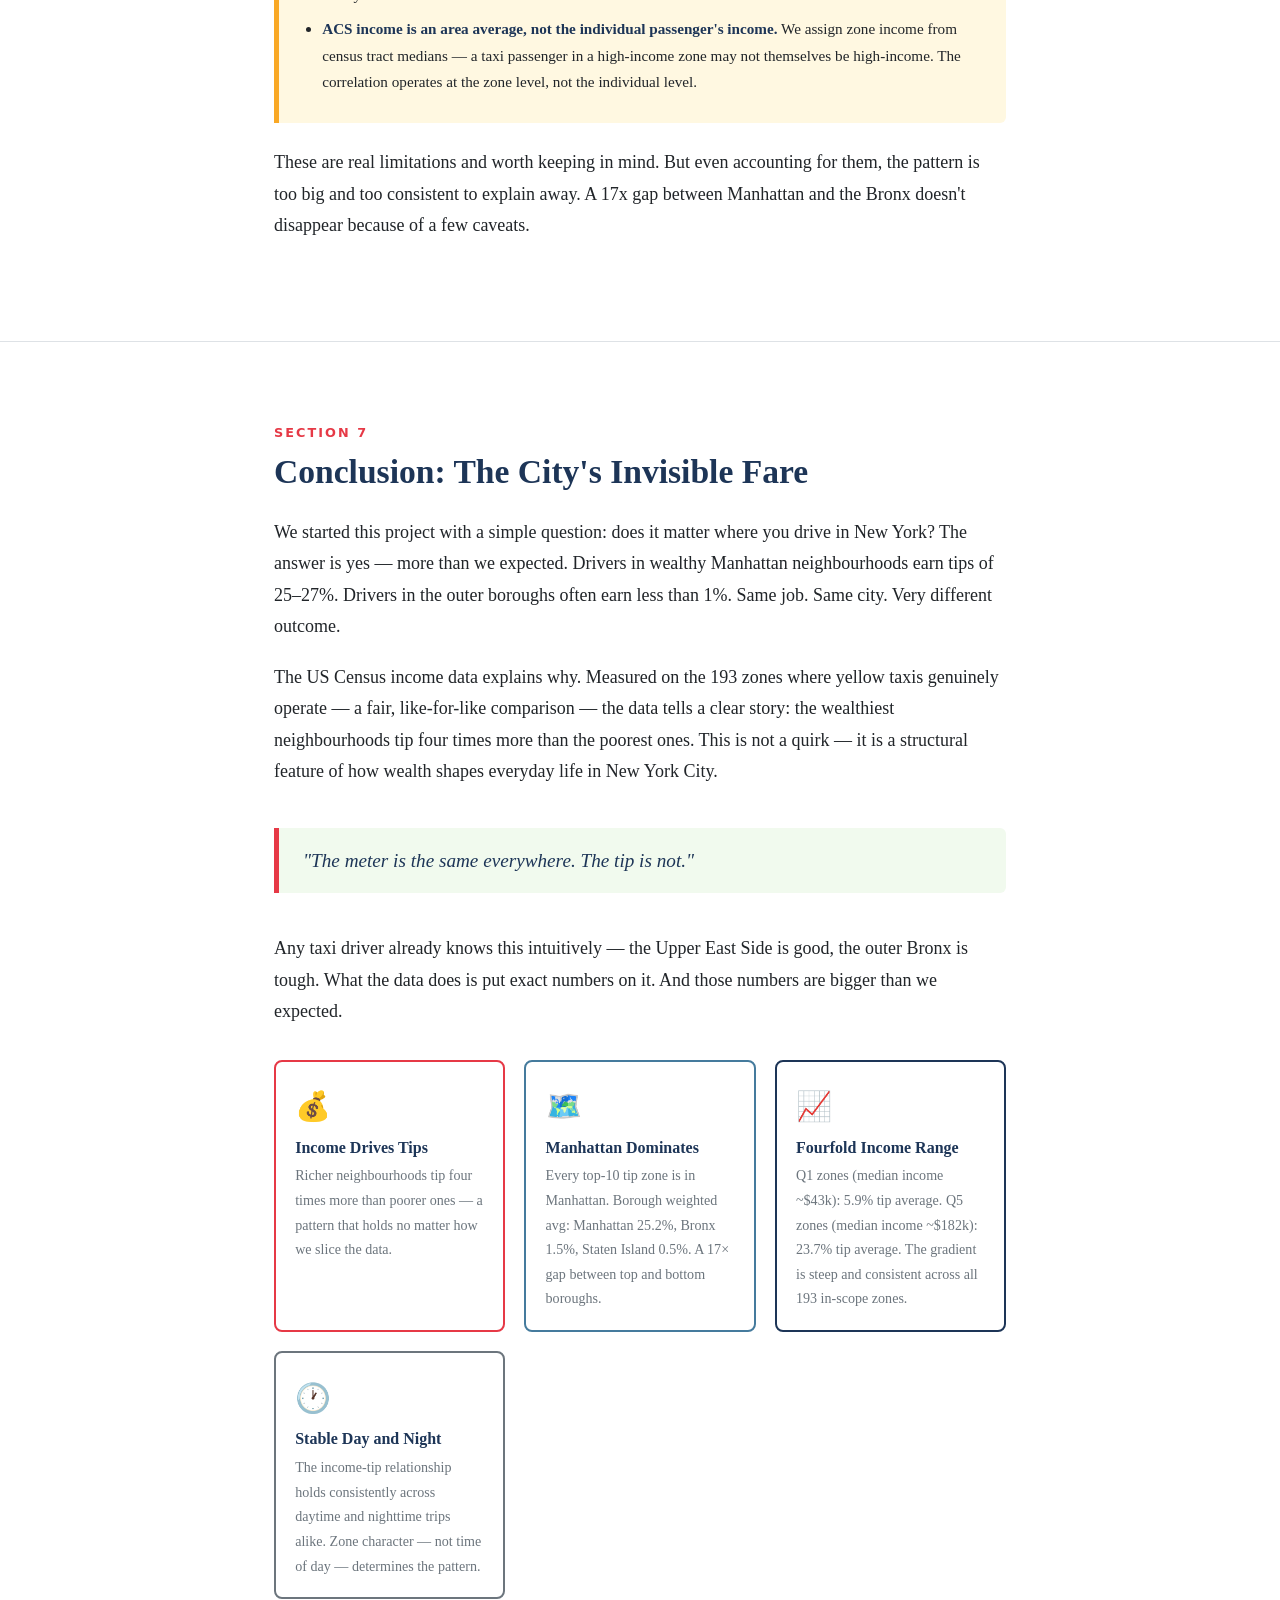
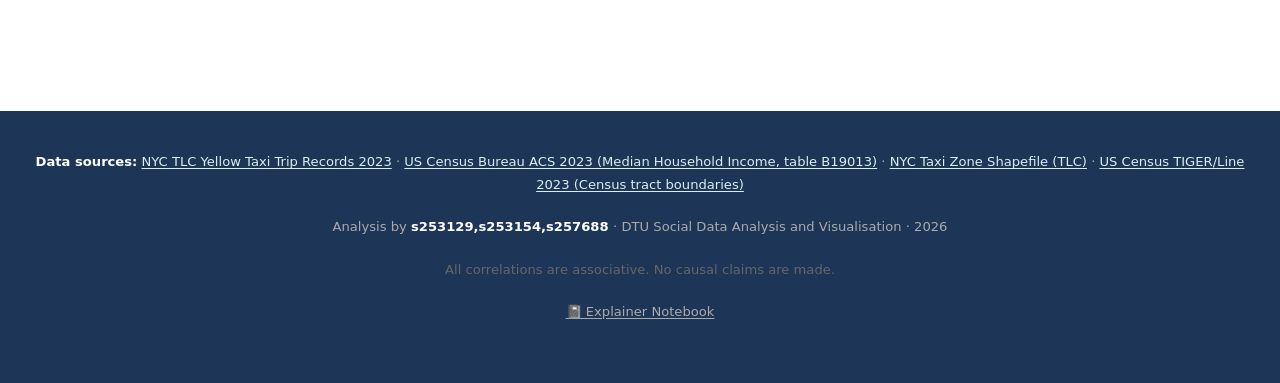
==== commit b519e530: "new text" ====
--- a/index.html
+++ b/index.html
@@ -13,9 +13,9 @@
   <p class="hero-kicker">NYC Data Story · 2023</p>
   <h1>Follow the Money</h1>
   <p class="subtitle">
-    In New York City, where a taxi trip starts determines how much the driver earns.
-    An analysis of 29 million rides and US Census income data reveals the striking
-    geography of tipping — and what it says about the city's economic divide.
+    We looked at 29 million NYC taxi rides from 2023 and found something we didn't expect:
+    where a driver picks you up tells you almost exactly how much tip they'll get.
+    The gap between the richest and poorest neighbourhoods? Nearly four times.
   </p>
   <p class="hero-meta">TLC Yellow Taxi Data · ACS 2023 Income · Analysis by s253129,s253154,s257688</p>
 
@@ -58,10 +58,9 @@
     <h2 class="section-title">Where You Start Is Everything</h2>
 
     <p>
-      Every New York City taxi trip begins with a decision: where to position
-      yourself to find the next fare. That decision — which street, which
-      neighbourhood, which borough — shapes a driver's income more than almost
-      anything else. But how much does it actually matter?
+      If you're a taxi driver in New York, where you work matters a lot more than how hard you work.
+      We started wondering: just how big is the difference between driving around the Upper East Side
+      versus the Bronx? The answer surprised us.
     </p>
     <p>
       To answer that, we analysed all <strong>29 million credit-card yellow
@@ -71,23 +70,21 @@
       not just the occasional ride. We then cross-referenced
       with <strong>US Census Bureau income data</strong> (American Community
       Survey 2023) covering 2,192 census tracts across all five boroughs.
-      What emerged is a portrait of extraordinary inequality: from the
-      lowest-income zones (6% average tip) to the highest (24%), the gap
-      spans nearly <strong>four times</strong>.
+      What we found was a pretty stark divide: drivers in the wealthiest zones get tipped around 24%,
+      while drivers in the poorest zones average just 6%. That's nearly <strong>four times</strong> the difference —
+      just based on where you happen to be picking people up.
     </p>
 
     <div class="pullquote">
-      "A driver whose shift keeps them in the Upper East Side earns tips nearly
-      300 times larger — as a percentage of fare — than a driver spending the
-      same hours in Arden Heights or Co-Op City."
-    </div>
-
-    <p>
-      The explanation turns out to be straightforward: <strong>neighbourhood
-      income predicts taxi tip rates better than almost any other factor we
-      tested</strong>. Zones where the median household income exceeds $150,000
-      produce average tips of 23%. Zones where the median income sits below
-      $50,000 average just 6%. The tip map is, in essence, a map of wealth.
+      "Spend a shift on the Upper East Side and you'll earn around 26% tips.
+      Spend it in Arden Heights on Staten Island and you'll earn almost nothing — 0.09%.
+      Same city. Same meter. Completely different outcome."
+    </div>
+
+    <p>
+      The explanation turned out to be pretty simple: <strong>neighbourhood income</strong>.
+      Wealthy areas tip a lot. Poorer areas tip very little.
+      The tip map, it turns out, is basically just a map of who lives where.
     </p>
 
     <div class="stat-row">
@@ -131,11 +128,9 @@
     <h2 class="section-title">The Tip Map: A City Divided</h2>
 
     <p>
-      The map below shows the average tip percentage for each NYC taxi zone,
-      based on pickup location. The pattern is immediately striking:
-      <strong>Manhattan concentrates all the deep blue (high-tip) zones</strong>,
-      while the outer boroughs — particularly the Bronx and Staten Island —
-      are dominated by orange and red.
+      Take a look at the map below. Each zone is coloured by average tip percentage —
+      blue means high tips, red means low. The pattern jumps out immediately.
+      <strong>Manhattan is almost entirely blue. The Bronx and Staten Island are almost entirely red.</strong>
     </p>
   </div>
 
@@ -157,10 +152,9 @@
       reaches of Staten Island, and the colour shifts dramatically toward red.
     </p>
     <p>
-      Notably, Queens shows a more mixed picture than Brooklyn or the Bronx.
-      The airport zones (JFK, LaGuardia) and several inner-Queens neighbourhoods
-      reach moderate tip rates — consistent with the mix of airport passengers
-      (who tip generously) and local residents (who tend to tip less).
+      Queens is more mixed — and the reason is airports. JFK and LaGuardia passengers
+      tend to tip well (they're often travelers, often expensing the trip).
+      Local Queens residents, not so much. It averages out to somewhere in the middle.
     </p>
 
     <h3 style="color:var(--navy); margin: 1.5rem 0 0.8rem;">Borough Averages Tell the Story</h3>
@@ -212,10 +206,8 @@
     </table>
 
     <p>
-      The gap between Manhattan (25.2%) and the Bronx (1.5%) is not a rounding
-      difference — it is a <strong>17-fold difference</strong> in average tip
-      rate, driven by fundamentally different passenger profiles, income levels,
-      and trip types.
+      Manhattan tips 25.2% on average. The Bronx tips 1.5%. That's not a small gap —
+      that's <strong>17 times more</strong>. Same city, same taxis, same meter rate.
     </p>
   </div>
 </section>
@@ -227,16 +219,15 @@
     <h2 class="section-title">The Income Link: Data Confirms the Pattern</h2>
 
     <p>
-      The visual pattern is compelling — but does it hold up statistically?
-      To test this rigorously, we brought in the <strong>US Census Bureau's
-      American Community Survey 2023</strong>, which provides median household
-      income for every census tract in New York City. We spatially joined those
-      2,192 tracts to the 263 taxi zones using area-weighted interpolation,
-      giving each zone a precise income estimate drawn from the Census data.
-    </p>
-    <p>
-      The result: <strong>neighbourhood income is strongly correlated with
-      taxi tip rates</strong>. The pattern is striking: richer neighbourhoods tip dramatically more. The relationship is strong, consistent, and holds across every borough and every way we tested it. <small style="color:#888;">(For the technically curious: Spearman r = 0.656, p &lt; 10<sup>-24</sup> — full methodology in the explainer notebook.)</small>
+      The maps looked convincing — but we wanted to check if the numbers actually backed it up.
+      So we pulled in official <strong>US Census income data</strong> for every neighbourhood in New York City
+      and matched it to the taxi zones. Then we compared: do richer neighbourhoods actually tip more?
+    </p>
+    <p>
+      Yes — by a lot. The relationship between neighbourhood income and tip percentage
+      is strong and consistent across every borough. Richer neighbourhoods tip more.
+      Poorer neighbourhoods tip less. And the pattern holds no matter how we cut the data.
+      <small style="color:#888;">(For the technically curious: Spearman r = 0.656, p &lt; 10<sup>-24</sup> — full methodology in the explainer notebook.)</small>
     </p>
 
     <p>
@@ -258,10 +249,9 @@
 
   <div class="container">
     <p>
-      The scatter plot below makes the relationship explicit. Each point is a
-      taxi zone. The x-axis shows median household income (in thousands of dollars,
-      from ACS 2023). The y-axis shows average tip percentage. Bubble size reflects
-      trip volume. The upward trend is clear and consistent across all boroughs.
+      The scatter plot below puts every taxi zone on a chart — income on one axis,
+      average tip on the other. Each bubble is a neighbourhood. The bigger the bubble,
+      the more trips. The trend goes one way: up.
     </p>
   </div>
 
@@ -279,11 +269,10 @@
   <div class="container">
     <h3 style="color:var(--navy); margin: 2rem 0 1rem;">Breaking It Down: Income Quintiles</h3>
     <p>
-      Dividing the 193 in-scope zones into five equal groups (quintiles) by median
-      household income makes the gradient unmistakable. From the lowest-income
-      quintile (median ~$43k) to the highest (median ~$182k), average tip rates
-      jump from <strong>5.9%</strong> to <strong>23.7%</strong> — a fourfold difference,
-      in a comparison where every zone has meaningful yellow taxi activity.
+      We split all the zones into five groups by income — from poorest to richest.
+      The difference between the bottom group and the top group is stark:
+      <strong>5.9%</strong> average tip vs <strong>23.7%</strong>. That's nearly four times more,
+      just by being in a wealthier neighbourhood.
     </p>
   </div>
 
@@ -348,11 +337,9 @@
     </table>
 
     <p style="margin-top:1rem;">
-      The Q5 group alone accounts for nearly <strong>16.8 million trips</strong> —
-      by far the largest trip volume — and produces tips averaging 23.7%.
-      This is where Manhattan's most active taxi corridors sit: zones with
-      high income, high trip density, and passengers accustomed to pressing
-      the higher tip buttons on payment terminals.
+      The wealthiest group also has by far the most trips — <strong>16.8 million</strong> of them.
+      These are the busy Manhattan corridors where people hail taxis constantly,
+      and where hitting the 25% or 30% button on the payment screen is just habit.
     </p>
 
     <div class="findings-grid" style="margin-top:2rem;">
@@ -382,18 +369,15 @@
     <h2 class="section-title">The Highest and Lowest Earning Zones</h2>
 
     <p>
-      Zooming to the zone level, the contrast is even more vivid.
-      <strong>Upper West Side South</strong> leads all pickup zones with a
-      26.6% average tip across 838,000 trips. The top 10 list reads like
-      a map of Manhattan's most affluent residential corridors:
-      Upper East Side, Lincoln Square, Flatiron, Greenwich Village — all
-      zones where median household incomes exceed $130,000 per year.
-    </p>
-    <p>
-      At the other extreme, <strong>Arden Heights</strong> on Staten Island
-      records a 0.09% average tip — essentially zero — across 287 trips.
-      Co-Op City in the Bronx, Far Rockaway in Queens, and Hammels/Arverne
-      round out the bottom, all with average tips below 0.3%.
+      Want to know the best place to be a taxi driver in New York?
+      <strong>Upper West Side South</strong> — 26.6% average tip, 838,000 trips.
+      The entire top 10 is Manhattan. Every single zone.
+      All of them are neighbourhoods where the median household income is above $130,000.
+    </p>
+    <p>
+      At the other end: <strong>Arden Heights</strong>, Staten Island. Average tip: 0.09%.
+      Basically nothing. Co-Op City in the Bronx and Far Rockaway in Queens aren't far behind.
+      These are all working-class outer-borough neighbourhoods — and the tips reflect that.
     </p>
   </div>
 
@@ -433,19 +417,10 @@
     </table>
 
     <p style="margin-top:1.5rem;">
-      Every single top-10 zone is in Manhattan — and every one corresponds to
-      a neighbourhood where the median household income exceeds $130,000 per year.
-      These are the residential zones of New York's professional class —
-      where trips tend to be short, frequent, and made by passengers who
-      habitually press the 25% or 30% button on the payment terminal.
-    </p>
-
-    <div class="pullquote">
-      The top-earning pickup zones for taxi tips are not near tourist landmarks
-      or Wall Street — they are in the quiet, tree-lined residential blocks of
-      the Upper East and Upper West Sides, where income is among the highest in
-      the country.
-    </div>
+      What surprised us: the best zones aren't Times Square or Wall Street.
+      They're residential streets on the Upper East and Upper West Sides —
+      where wealthy New Yorkers live, take short frequent trips, and tip out of habit.
+    </p>
   </div>
 </section>
 
@@ -456,10 +431,8 @@
     <h2 class="section-title">The Night Effect</h2>
 
     <p>
-      The income-tipping relationship holds consistently across both day
-      and night. The structural character of each zone — wealthy and
-      commercial vs lower-income and residential — determines tipping
-      behaviour regardless of the hour.
+      We also checked whether time of day changes anything. Does working the night shift make a difference?
+      Short answer: not really. The rich neighbourhoods tip well at 2am just like they do at 2pm.
     </p>
     <p>
       Within that stable structure, an additional pattern emerges from the
@@ -483,10 +456,9 @@
 
   <div class="container">
     <p>
-      High-income zones (wealthy Manhattan corridors) consistently lead
-      throughout the day and night, while lower-income outer-borough zones
-      consistently trail. Time of day modulates the absolute values but
-      does not close the structural gap between zones.
+      There's a small evening bump — people heading out for dinner or drinks tend to tip slightly more.
+      But it doesn't close the gap between Manhattan and the outer boroughs.
+      Not even close.
     </p>
   </div>
 </section>
@@ -529,12 +501,9 @@
     </div>
 
     <p>
-      These caveats are important — but they do not undermine the main finding.
-      The borough-level averages (Manhattan 25.2%, Bronx 1.5%, Staten Island 0.5%)
-      are based on millions of trips and are not sensitive to small-sample noise.
-      The income–tip relationship (r = 0.656) is robust and consistent across
-      multiple analytical approaches. The economic geography of NYC taxi tipping
-      is a large-scale, durable pattern.
+      These are real limitations and worth keeping in mind.
+      But even accounting for them, the pattern is too big and too consistent to explain away.
+      A 17x gap between Manhattan and the Bronx doesn't disappear because of a few caveats.
     </p>
   </div>
 </section>
@@ -546,12 +515,10 @@
     <h2 class="section-title">Conclusion: The City's Invisible Fare</h2>
 
     <p>
-      New York City's taxi tip geography is a map of economic inequality
-      drawn one transaction at a time. The data is unambiguous: drivers
-      who work the Upper East Side, Upper West Side, and Midtown Manhattan
-      corridors earn tips averaging 25–27% per fare. Drivers whose shifts
-      keep them in the Bronx, outer Queens, or Staten Island earn a
-      fraction of that — often less than 1% of fare.
+      We started this project with a simple question: does it matter where you drive in New York?
+      The answer is yes — more than we expected. Drivers in wealthy Manhattan neighbourhoods
+      earn tips of 25–27%. Drivers in the outer boroughs often earn less than 1%.
+      Same job. Same city. Very different outcome.
     </p>
     <p>
       The US Census income data explains why. Measured on the 193 zones where
@@ -560,18 +527,13 @@
     </p>
 
     <div class="pullquote">
-      "In New York City, the taxi meter starts at the same rate in every
-      neighbourhood. But the tip — that small, voluntary act of generosity —
-      traces the city's economic divide with remarkable precision."
-    </div>
-
-    <p>
-      For taxi drivers, this analysis underscores a reality they already
-      know: where you work in New York is not neutral. The invisible fare
-      — the tip — is not equally distributed across the five boroughs.
-      It follows income, and it follows the economic geography of a city
-      that concentrates opportunity and wealth in ways that are visible,
-      measurable, and persistent.
+      "The meter is the same everywhere. The tip is not."
+    </div>
+
+    <p>
+      Any taxi driver already knows this intuitively — the Upper East Side is good,
+      the outer Bronx is tough. What the data does is put exact numbers on it.
+      And those numbers are bigger than we expected.
     </p>
 
     <div class="findings-grid" style="margin-top:2rem;">
